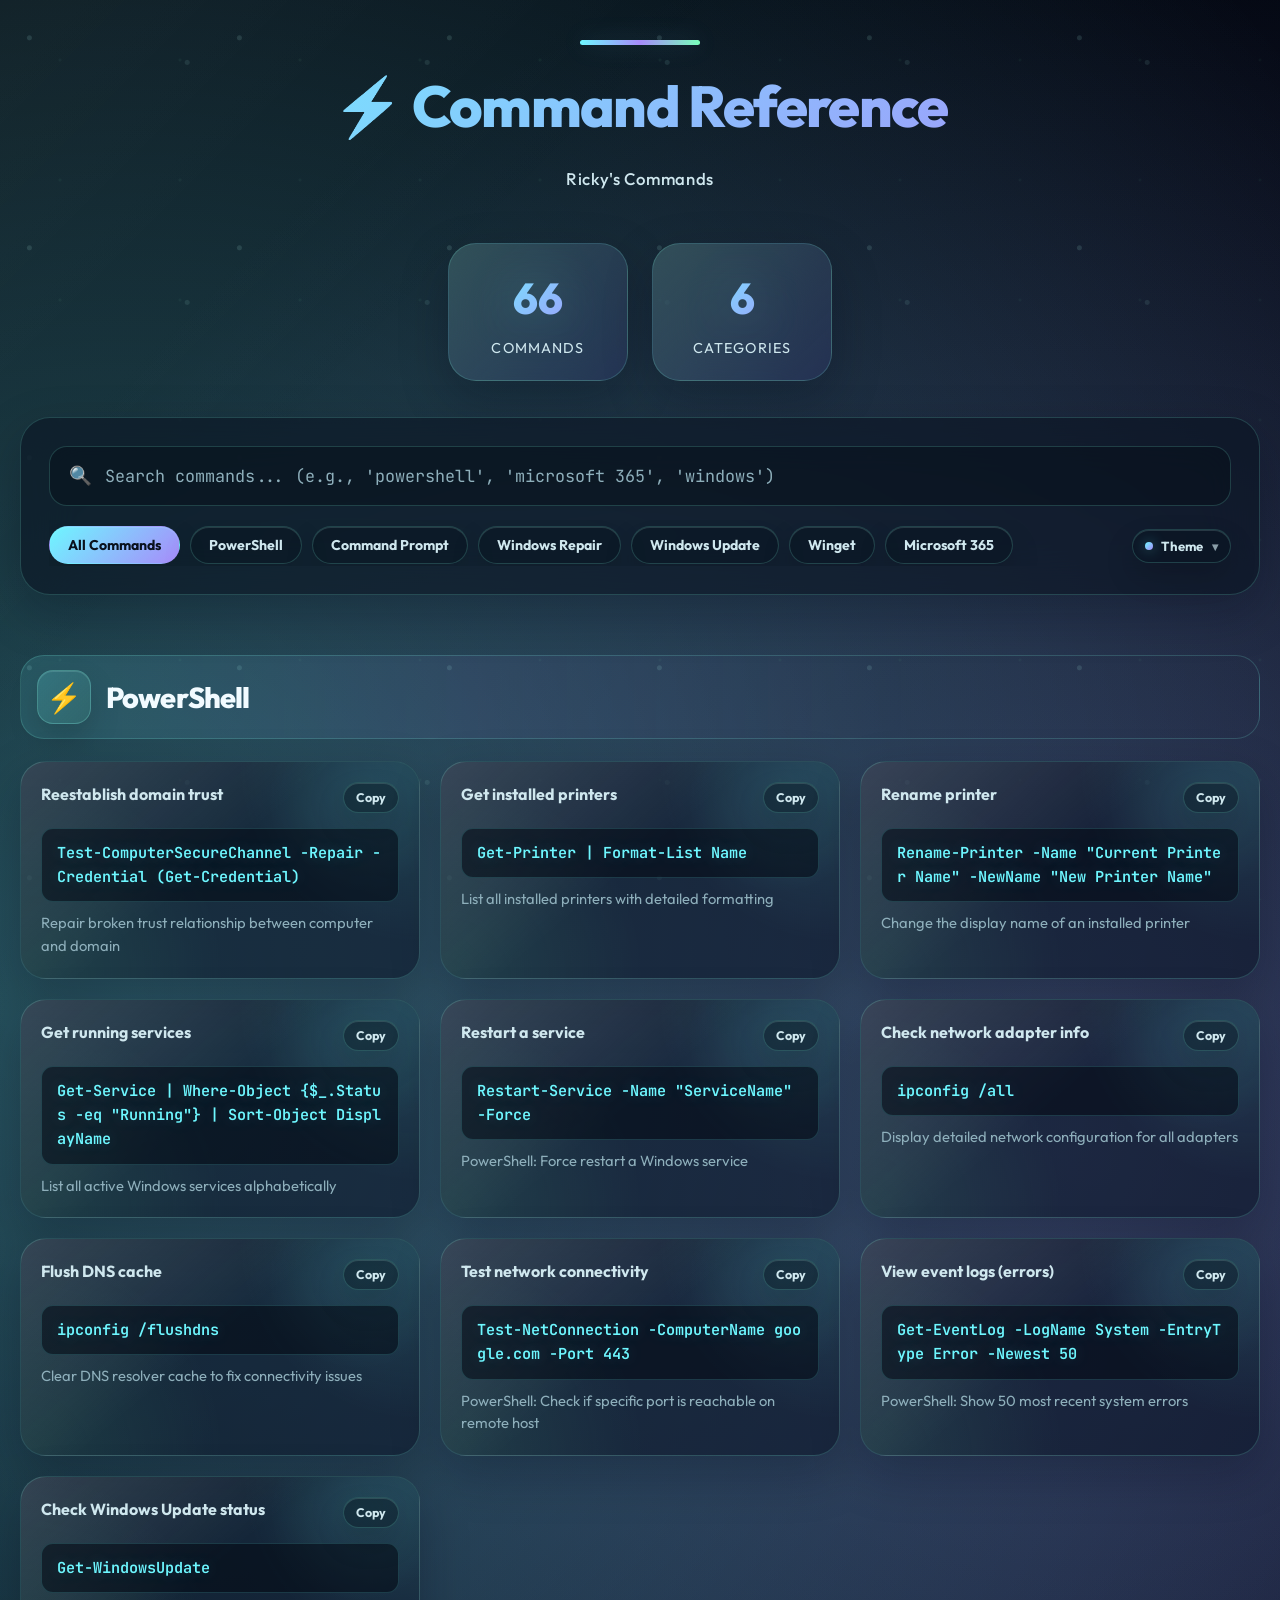
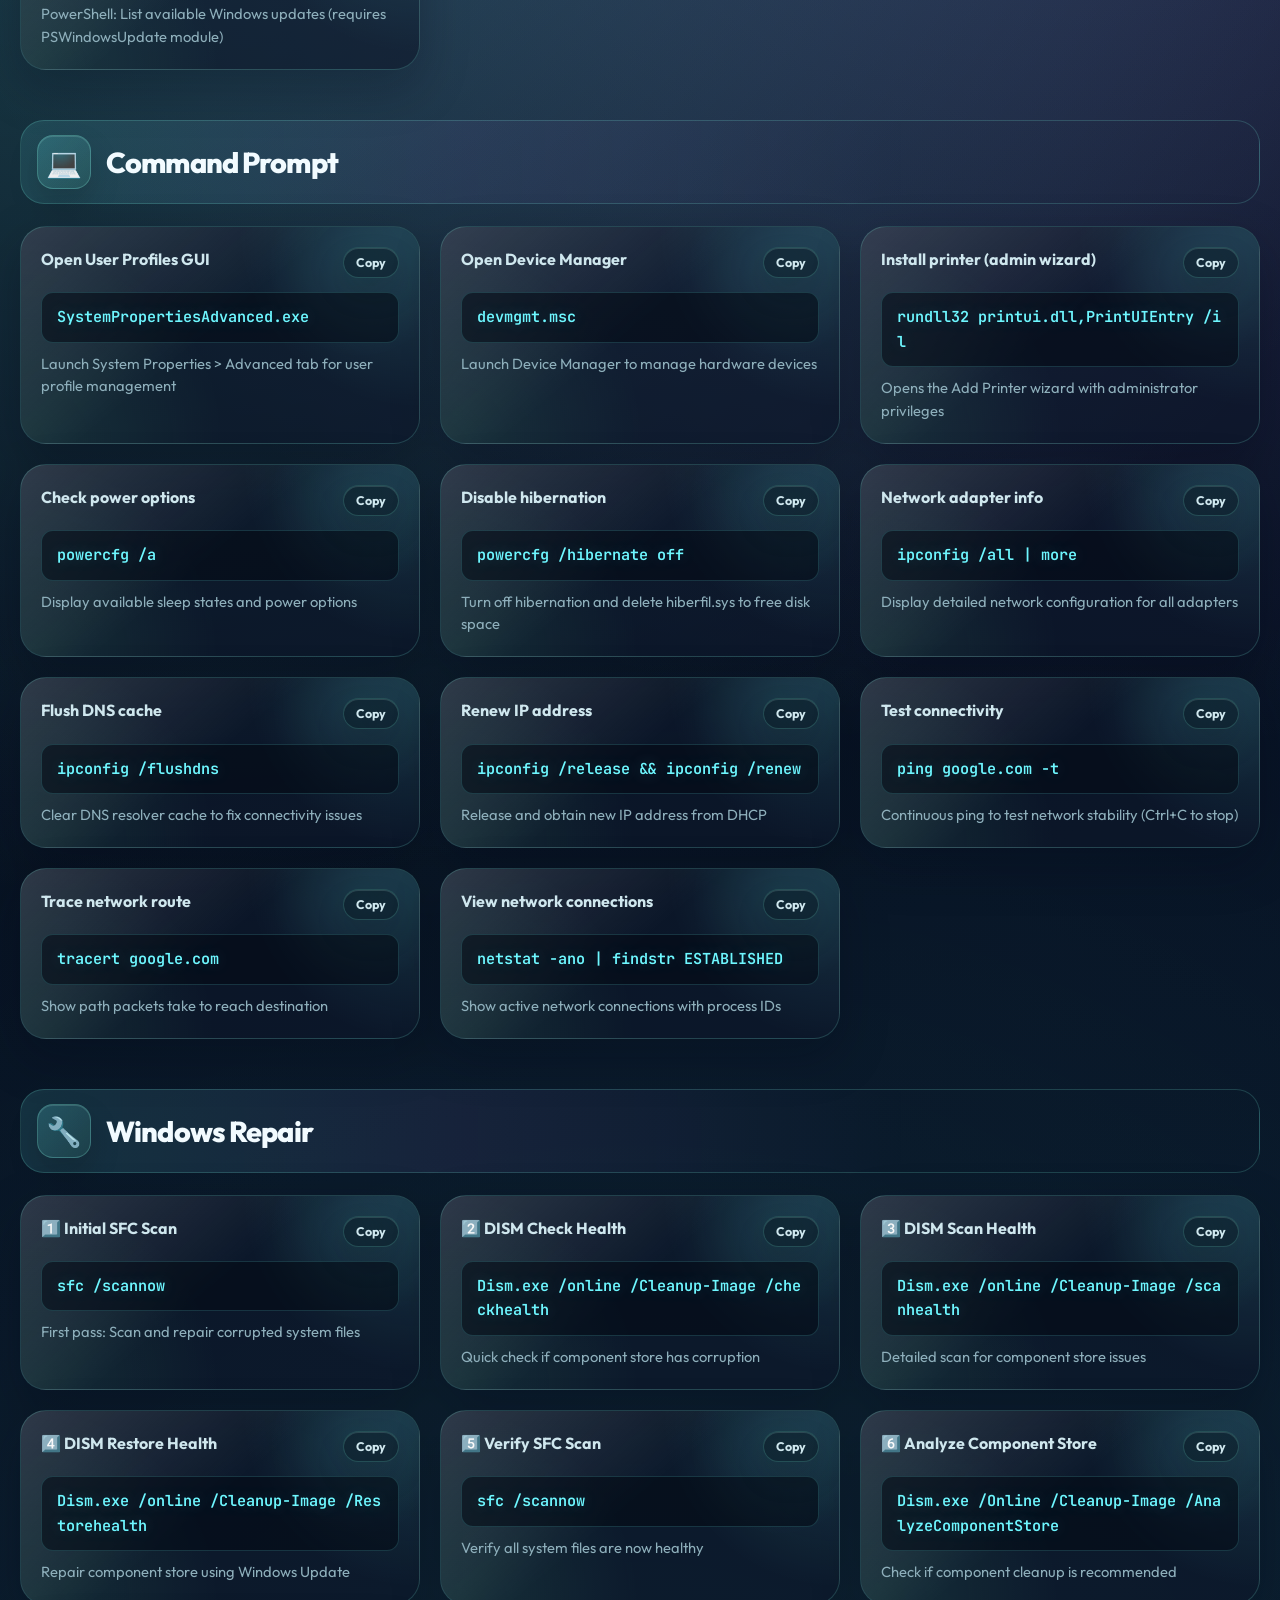
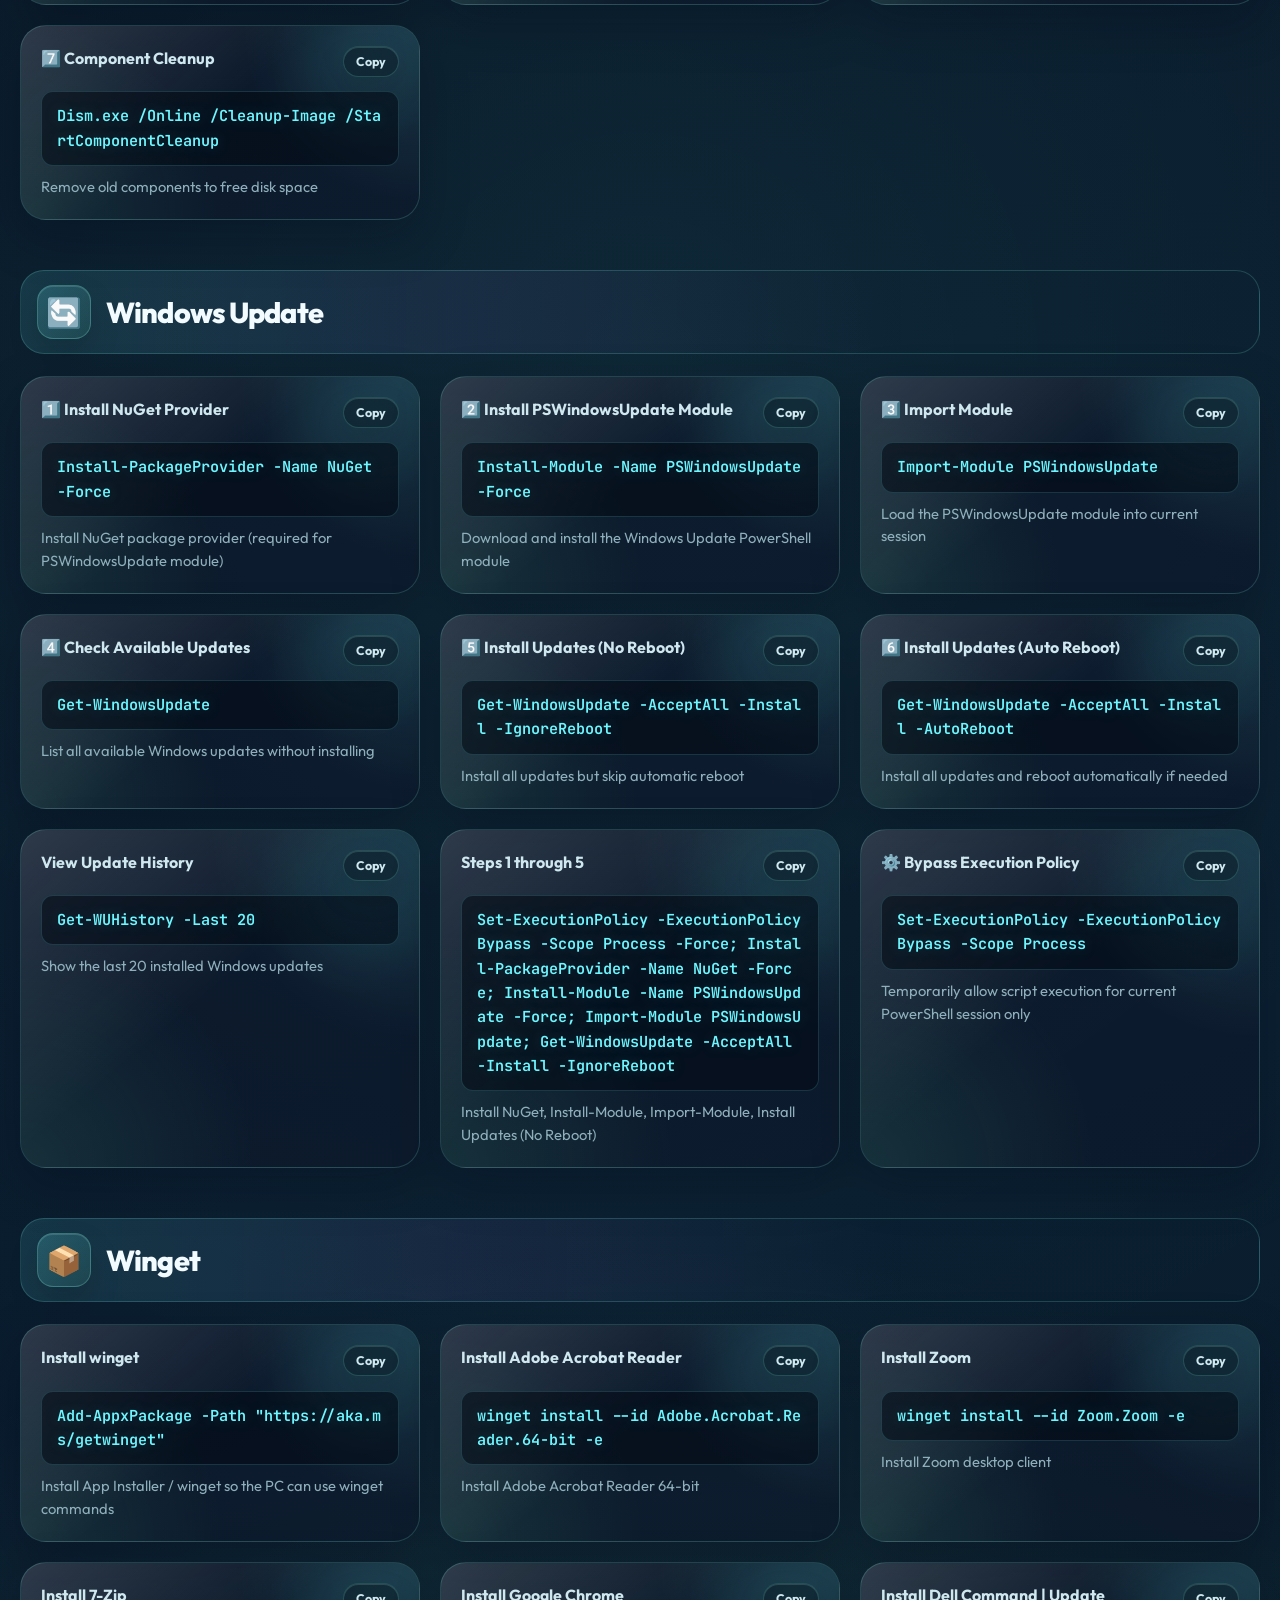
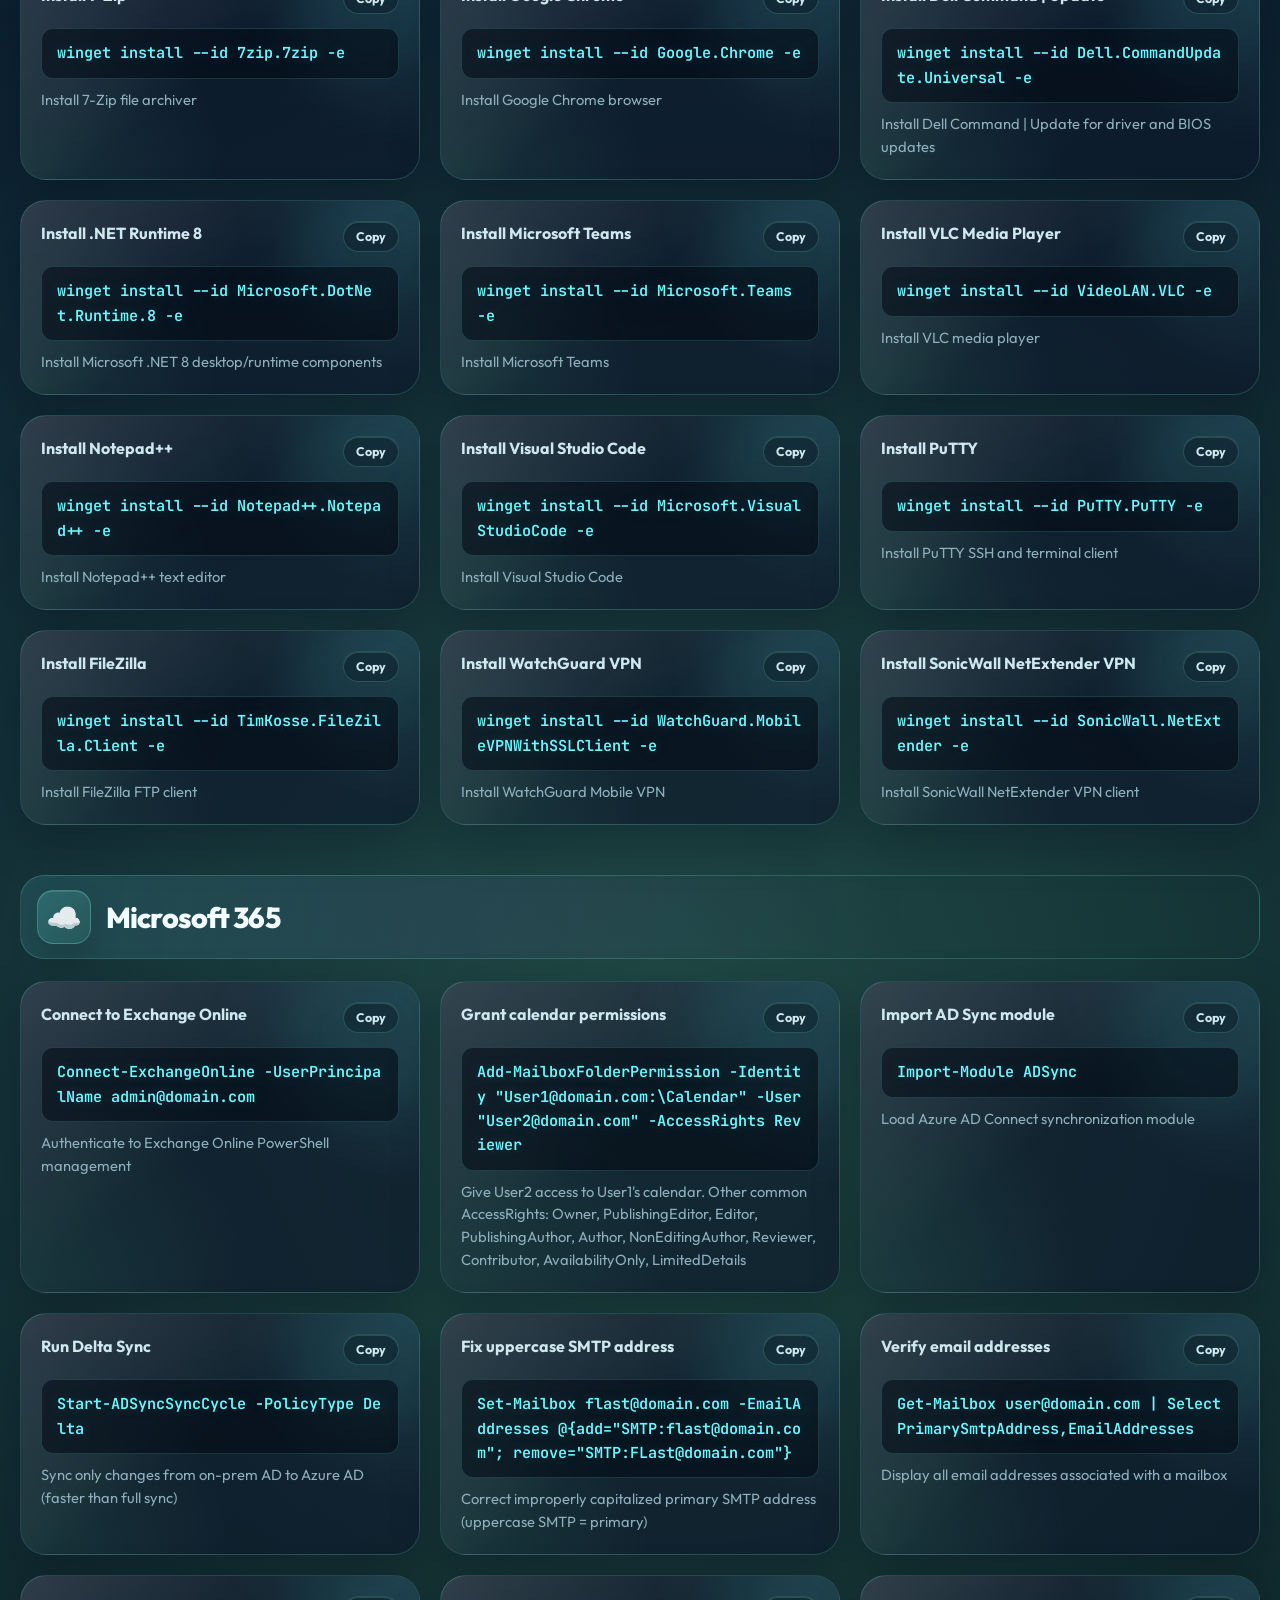
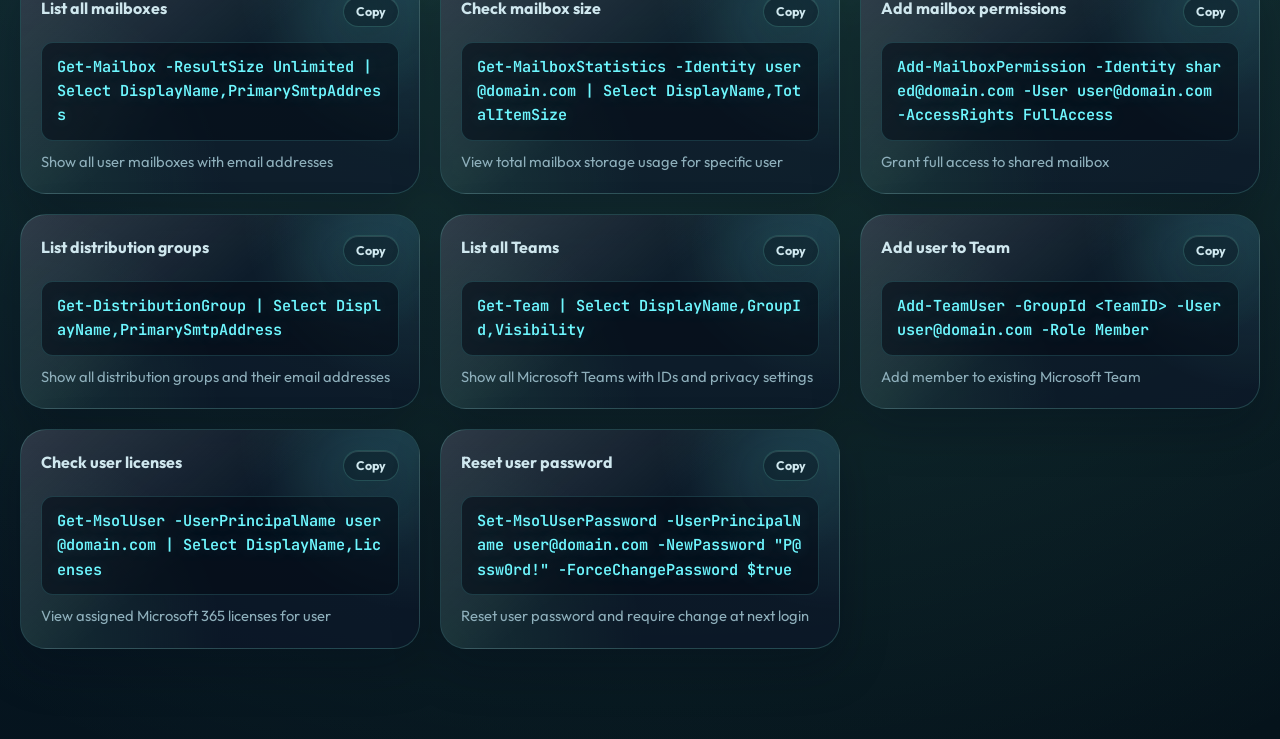
==== index.html @ 0d403e65 "Revert "Update index.html" This reverts commit 814884e0b7790670683b5ed12595ce653a8f3b57." ====
<!DOCTYPE html>
<html lang="en">
<head>
    <meta charset="UTF-8">
    <meta name="viewport" content="width=device-width, initial-scale=1.0">
    <title>Command Reference | Quick Access</title>
    <link rel="preconnect" href="https://fonts.googleapis.com">
    <link rel="preconnect" href="https://fonts.gstatic.com" crossorigin>
    <link rel="icon" type="image/png" href="/favicon.png" />
    <link href="https://fonts.googleapis.com/css2?family=JetBrains+Mono:wght@400;600;700&family=Outfit:wght@300;500;700;800&display=swap" rel="stylesheet">
    <style>
        * { margin: 0; padding: 0; box-sizing: border-box; }

        :root {
            --bg-primary: #0a1020;
            --bg-secondary: rgba(17, 24, 39, 0.75);
            --bg-card: rgba(18, 27, 50, 0.72);
            --accent-primary: #7dd3fc;
            --accent-secondary: #f472b6;
            --accent-tertiary: #c084fc;
            --text-primary: #eef6ff;
            --text-secondary: #c7d6ec;
            --text-muted: #91a1ba;
            --border-color: rgba(255,255,255,0.14);
            --success: #22c55e;
            --hero-gradient:
                radial-gradient(circle at 18% 20%, rgba(125,211,252,0.22), transparent 28%),
                radial-gradient(circle at 82% 18%, rgba(244,114,182,0.18), transparent 22%),
                radial-gradient(circle at 50% 100%, rgba(192,132,252,0.18), transparent 34%),
                linear-gradient(145deg, #060912 0%, #0b1430 45%, #111a35 100%);
            --page-overlay: radial-gradient(circle at 20% 25%, rgba(255,255,255,0.09) 0 2px, transparent 3px),
                linear-gradient(135deg, rgba(255,255,255,0.04), transparent 40%);
            --page-overlay-size: 180px 180px, auto;
            --page-overlay-opacity: 0.55;
            --shadow-color: rgba(0,0,0,0.34);
            --glow-color: rgba(125,211,252,0.18);
            --panel-blur: blur(22px);
            --panel-radius: 26px;
            --card-radius: 24px;
            --button-radius: 999px;
            --button-text-on-accent: #09111d;
            --input-bg: rgba(9,14,28,0.48);
            --button-bg: rgba(8,13,26,0.42);
            --code-bg: rgba(7,12,24,0.58);
            --header-line: linear-gradient(90deg, var(--accent-primary), var(--accent-secondary), var(--accent-tertiary));
            --card-pattern: linear-gradient(135deg, rgba(255,255,255,0.10), transparent 46%);
            --card-overlay: radial-gradient(circle at top right, rgba(255,255,255,0.16), transparent 60%);
            --stat-surface: linear-gradient(135deg, rgba(255,255,255,0.18), rgba(255,255,255,0.06));
            --stat-shadow: 0 20px 50px rgba(0,0,0,0.18);
            --stat-number-effect: drop-shadow(0 0 22px rgba(125,211,252,0.22));
            --search-focus-ring: rgba(125,211,252,0.24);
            --button-letter-spacing: 0;
            --button-transform: none;
            --title-transform: none;
            --title-spacing: -0.03em;
            --icon-bg: linear-gradient(135deg, rgba(255,255,255,0.20), rgba(125,211,252,0.14));
            --icon-border: rgba(255,255,255,0.20);
            --header-bg: linear-gradient(90deg, rgba(255,255,255,0.08), rgba(125,211,252,0.05), transparent 75%);
            --chip-shadow: inset 0 1px 0 rgba(255,255,255,0.12), 0 10px 24px rgba(0,0,0,0.12);
            --card-hover-shadow: 0 26px 56px rgba(12, 18, 36, 0.36), 0 0 34px var(--glow-color);
            --header-font-weight: 800;
        }

        body[data-theme='aurora-veil'] {
            --bg-primary: #040814;
            --bg-secondary: rgba(10, 20, 34, 0.62);
            --bg-card: rgba(14, 24, 42, 0.62);
            --accent-primary: #6ef7ff;
            --accent-secondary: #a78bfa;
            --accent-tertiary: #78ffba;
            --text-primary: #f2fbff;
            --text-secondary: #cfe7ee;
            --text-muted: #8eafbb;
            --border-color: rgba(126, 255, 231, 0.18);
            --hero-gradient:
                radial-gradient(circle at 10% 14%, rgba(110,247,255,0.30), transparent 24%),
                radial-gradient(circle at 84% 16%, rgba(167,139,250,0.26), transparent 20%),
                radial-gradient(circle at 52% 82%, rgba(120,255,186,0.22), transparent 24%),
                radial-gradient(circle at 50% 50%, rgba(92,255,222,0.08), transparent 42%),
                linear-gradient(155deg, #02050d 0%, #071224 38%, #08192c 62%, #05131b 100%);
            --page-overlay: radial-gradient(circle at 14% 18%, rgba(183,255,245,0.16) 0 2px, transparent 3px), radial-gradient(circle at 78% 26%, rgba(183,255,245,0.12) 0 2px, transparent 3px), radial-gradient(circle at 50% 50%, rgba(120,255,186,0.06) 0 1px, transparent 2px), linear-gradient(135deg, rgba(255,255,255,0.04), transparent 38%);
            --page-overlay-size: 210px 210px, 240px 240px, 120px 120px, auto;
            --page-overlay-opacity: 0.78;
            --panel-blur: blur(26px);
            --panel-radius: 30px;
            --card-radius: 26px;
            --button-radius: 999px;
            --input-bg: rgba(5,14,24,0.44);
            --button-bg: rgba(7,18,28,0.42);
            --code-bg: rgba(4,11,22,0.58);
            --header-line: linear-gradient(90deg, #6ef7ff, #a78bfa, #78ffba);
            --card-pattern: linear-gradient(140deg, rgba(255,255,255,0.14), transparent 48%), radial-gradient(circle at 85% 18%, rgba(110,247,255,0.08), transparent 24%);
            --card-overlay: radial-gradient(circle at top right, rgba(110,247,255,0.14), transparent 40%), radial-gradient(circle at bottom left, rgba(120,255,186,0.10), transparent 45%);
            --stat-surface: linear-gradient(135deg, rgba(176,255,245,0.18), rgba(109,86,255,0.10));
            --stat-shadow: 0 24px 62px rgba(2,7,22,0.38);
            --stat-number-effect: drop-shadow(0 0 26px rgba(110,247,255,0.22));
            --search-focus-ring: rgba(110,247,255,0.20);
            --icon-bg: linear-gradient(135deg, rgba(110,247,255,0.18), rgba(120,255,186,0.08));
            --icon-border: rgba(144,255,234,0.24);
            --header-bg: linear-gradient(90deg, rgba(110,247,255,0.12), rgba(167,139,250,0.08), transparent 72%);
            --chip-shadow: inset 0 1px 0 rgba(199,255,248,0.15), 0 14px 30px rgba(0,0,0,0.16);
            --card-hover-shadow: 0 28px 64px rgba(2,8,24,0.44), 0 0 42px rgba(110,247,255,0.16);
        }

        body[data-theme='ember-noir'] {
            --bg-primary: #150705;
            --bg-secondary: rgba(35, 12, 6, 0.90);
            --bg-card: rgba(56, 18, 8, 0.90);
            --accent-primary: #ff6a00;
            --accent-secondary: #ff2d20;
            --accent-tertiary: #ffc14d;
            --text-primary: #fff3ea;
            --text-secondary: #ffd8c2;
            --text-muted: #cf9a79;
            --border-color: rgba(255, 124, 51, 0.22);
            --hero-gradient:
                radial-gradient(circle at 14% 14%, rgba(255,106,0,0.34), transparent 24%),
                radial-gradient(circle at 84% 18%, rgba(255,45,32,0.26), transparent 22%),
                radial-gradient(circle at 54% 92%, rgba(255,193,77,0.20), transparent 18%),
                linear-gradient(165deg, #080202 0%, #1a0603 30%, #2b0b04 58%, #0d0302 100%);
            --page-overlay: radial-gradient(circle at 18% 28%, rgba(255,145,70,0.08) 0 2px, transparent 3px), linear-gradient(180deg, transparent 78%, rgba(255,81,0,0.18) 100%), linear-gradient(90deg, rgba(255,255,255,0.02), transparent 18%);
            --page-overlay-size: 160px 160px, auto, auto;
            --page-overlay-opacity: 0.42;
            --panel-blur: blur(0px);
            --panel-radius: 18px;
            --card-radius: 18px;
            --button-radius: 12px;
            --button-transform: uppercase;
            --button-letter-spacing: 0.08em;
            --title-spacing: -0.04em;
            --input-bg: #170805;
            --button-bg: #200a06;
            --code-bg: #120403;
            --button-text-on-accent: #220704;
            --header-line: linear-gradient(90deg, #ff6a00, #ff2d20, #ffc14d);
            --card-pattern: linear-gradient(180deg, rgba(255,255,255,0.03), transparent 32%), radial-gradient(circle at 82% 14%, rgba(255,106,0,0.16), transparent 24%), linear-gradient(90deg, rgba(255,106,0,0.10), transparent 36%);
            --card-overlay: radial-gradient(circle at bottom right, rgba(255,106,0,0.12), transparent 36%), linear-gradient(135deg, rgba(255,45,32,0.08), transparent 58%);
            --stat-surface: linear-gradient(180deg, rgba(255,131,51,0.14), rgba(57,17,8,0.94));
            --stat-shadow: 0 0 0 1px rgba(255,124,51,0.14), 0 22px 54px rgba(0,0,0,0.38);
            --stat-number-effect: drop-shadow(0 0 20px rgba(255,106,0,0.26));
            --search-focus-ring: rgba(255,106,0,0.22);
            --icon-bg: linear-gradient(135deg, rgba(255,106,0,0.18), rgba(255,193,77,0.08));
            --icon-border: rgba(255,137,61,0.26);
            --header-bg: linear-gradient(90deg, rgba(255,106,0,0.12), rgba(255,45,32,0.06), transparent 76%);
            --chip-shadow: inset 0 0 0 1px rgba(255,106,0,0.06), 0 10px 24px rgba(0,0,0,0.18);
            --card-hover-shadow: 0 26px 58px rgba(0,0,0,0.44), 0 0 34px rgba(255,106,0,0.14);
            --header-font-weight: 700;
        }

        body[data-theme='porcelain-ink'] {
            --bg-primary: #f6f8fc;
            --bg-secondary: rgba(255, 255, 255, 0.86);
            --bg-card: rgba(255, 255, 255, 0.94);
            --accent-primary: #3b82f6;
            --accent-secondary: #0f172a;
            --accent-tertiary: #8b5cf6;
            --text-primary: #0f172a;
            --text-secondary: #475569;
            --text-muted: #64748b;
            --border-color: rgba(148,163,184,0.18);
            --hero-gradient:
                radial-gradient(circle at 12% 12%, rgba(59,130,246,0.10), transparent 20%),
                radial-gradient(circle at 88% 10%, rgba(139,92,246,0.09), transparent 18%),
                linear-gradient(180deg, #fbfcff 0%, #eef3fb 100%);
            --page-overlay: linear-gradient(rgba(148,163,184,0.08) 1px, transparent 1px), linear-gradient(90deg, rgba(148,163,184,0.08) 1px, transparent 1px);
            --page-overlay-size: 36px 36px, 36px 36px;
            --page-overlay-opacity: 0.20;
            --shadow-color: rgba(15, 23, 42, 0.06);
            --glow-color: rgba(59,130,246,0.08);
            --panel-blur: blur(14px);
            --panel-radius: 28px;
            --card-radius: 24px;
            --button-radius: 14px;
            --button-text-on-accent: #ffffff;
            --input-bg: rgba(255,255,255,0.92);
            --button-bg: rgba(255,255,255,0.86);
            --code-bg: #f8fbff;
            --header-line: linear-gradient(90deg, #3b82f6, #8b5cf6, #0f172a);
            --card-pattern: linear-gradient(180deg, rgba(255,255,255,0.58), rgba(255,255,255,0.00) 36%), linear-gradient(135deg, rgba(59,130,246,0.03), transparent 50%);
            --card-overlay: radial-gradient(circle at top right, rgba(59,130,246,0.06), transparent 45%);
            --stat-surface: linear-gradient(180deg, rgba(255,255,255,0.98), rgba(243,247,255,0.92));
            --stat-shadow: 0 18px 38px rgba(15,23,42,0.07);
            --stat-number-effect: none;
            --search-focus-ring: rgba(59,130,246,0.16);
            --title-spacing: -0.05em;
            --icon-bg: linear-gradient(135deg, rgba(59,130,246,0.08), rgba(139,92,246,0.06));
            --icon-border: rgba(148,163,184,0.18);
            --header-bg: linear-gradient(90deg, rgba(59,130,246,0.05), rgba(139,92,246,0.03), transparent 74%);
            --chip-shadow: 0 8px 18px rgba(15,23,42,0.04);
            --card-hover-shadow: 0 22px 42px rgba(15,23,42,0.09);
            --header-font-weight: 800;
        }

        body {
            font-family: 'Outfit', sans-serif;
            background: var(--bg-primary);
            color: var(--text-primary);
            min-height: 100vh;
            background-image: var(--hero-gradient);
            line-height: 1.6;
            position: relative;
            transition: background-color 0.3s ease, color 0.3s ease, background-image 0.3s ease;
        }

        body::before {
            content: '';
            position: fixed;
            inset: 0;
            background-image: var(--page-overlay);
            background-size: var(--page-overlay-size);
            opacity: var(--page-overlay-opacity);
            pointer-events: none;
            z-index: 0;
        }

        .container { max-width: 1400px; margin: 0 auto; padding: 40px 20px; position: relative; z-index: 1; }
        .header { text-align: center; margin-bottom: 50px; position: relative; }
        .header::before { content: ''; position: absolute; top: -20px; left: 50%; transform: translateX(-50%); width: 120px; height: 5px; background: var(--header-line); border-radius: 999px; box-shadow: 0 0 24px var(--glow-color); }
        h1 { font-size: 3.6rem; font-weight: var(--header-font-weight); margin-top: 20px; margin-bottom: 14px; background: linear-gradient(135deg, var(--accent-primary), var(--accent-secondary)); -webkit-background-clip: text; -webkit-text-fill-color: transparent; background-clip: text; letter-spacing: var(--title-spacing); text-transform: var(--title-transform); }
        .subtitle { color: var(--text-secondary); font-size: 1.05rem; font-weight: 500; letter-spacing: 0.04em; }

        .stats { display: flex; gap: 24px; justify-content: center; margin-bottom: 36px; flex-wrap: wrap; }
        .stat { text-align: center; min-width: 180px; padding: 20px 24px; background: var(--stat-surface); border: 1px solid var(--border-color); border-radius: calc(var(--card-radius) + 2px); box-shadow: var(--stat-shadow); backdrop-filter: var(--panel-blur); -webkit-backdrop-filter: var(--panel-blur); }
        .stat-number { font-size: 2.7rem; font-weight: 800; background: linear-gradient(135deg, var(--accent-primary), var(--accent-secondary)); -webkit-background-clip: text; -webkit-text-fill-color: transparent; background-clip: text; filter: var(--stat-number-effect); }
        .stat-label { color: var(--text-secondary); font-size: 0.9rem; margin-top: 4px; text-transform: uppercase; letter-spacing: 0.08em; }

        .search-container { position: sticky; top: 20px; z-index: 100; margin-bottom: 52px; background: var(--bg-secondary); padding: 28px; border-radius: var(--panel-radius); border: 1px solid var(--border-color); box-shadow: 0 20px 54px var(--shadow-color); backdrop-filter: var(--panel-blur); -webkit-backdrop-filter: var(--panel-blur); }
        #commandsContainer { padding-top: 8px; }
        .search-box { position: relative; }
        .search-icon { position: absolute; left: 20px; top: 50%; transform: translateY(-50%); color: var(--text-muted); font-size: 1.15rem; }
        #searchInput { width: 100%; padding: 18px 20px 18px 55px; background: var(--input-bg); border: 1.5px solid var(--border-color); border-radius: 18px; color: var(--text-primary); font-size: 1.05rem; font-family: 'JetBrains Mono', monospace; transition: all 0.25s ease; }
        #searchInput:focus { outline: none; border-color: var(--accent-primary); box-shadow: 0 0 0 4px var(--search-focus-ring); }
        #searchInput::placeholder { color: var(--text-muted); }

        .toolbar-row { display: grid; grid-template-columns: minmax(0, 1fr) auto; gap: 16px; align-items: center; margin-top: 20px; }
        .filters { display: flex; gap: 10px; flex-wrap: nowrap; min-width: 0; overflow-x: auto; scrollbar-width: none; -ms-overflow-style: none; padding-top: 6px; padding-bottom: 2px; margin-top: -6px; }
        .filters::-webkit-scrollbar { display: none; }
        .theme-switcher { position: relative; margin-left: auto; flex: 0 0 auto; justify-self: end; }
        .theme-trigger, .filter-btn, .copy-btn { background: var(--button-bg); border: 1px solid var(--border-color); color: var(--text-secondary); box-shadow: var(--chip-shadow); }
        .theme-trigger { display: inline-flex; align-items: center; gap: 8px; padding: 8px 12px; border-radius: 999px; cursor: pointer; transition: all 0.2s ease; font-family: 'Outfit', sans-serif; font-size: 0.82rem; font-weight: 700; letter-spacing: 0.02em; white-space: nowrap; flex-wrap: nowrap; min-width: max-content; }
        .theme-trigger-label { white-space: nowrap; }
        .theme-trigger::before { content: ''; width: 8px; height: 8px; border-radius: 999px; background: linear-gradient(135deg, var(--accent-primary), var(--accent-secondary)); box-shadow: 0 0 14px color-mix(in srgb, var(--accent-primary) 45%, transparent); }
        .theme-trigger::after { content: '▾'; font-size: 0.72rem; opacity: 0.65; }
        .theme-trigger:hover { color: var(--text-primary); border-color: color-mix(in srgb, var(--accent-primary) 40%, var(--border-color)); }
        .theme-trigger:focus-visible { outline: none; border-color: var(--accent-primary); box-shadow: 0 0 0 4px var(--search-focus-ring); }
        .theme-menu { position: absolute; top: calc(100% + 10px); right: 0; min-width: 210px; padding: 8px; border-radius: 18px; background: color-mix(in srgb, var(--bg-card) 88%, transparent); border: 1px solid var(--border-color); box-shadow: 0 18px 40px rgba(0,0,0,0.18); backdrop-filter: var(--panel-blur); -webkit-backdrop-filter: var(--panel-blur); opacity: 0; transform: translateY(-6px); pointer-events: none; transition: opacity 0.2s ease, transform 0.2s ease; z-index: 220; }
        .theme-switcher.open .theme-menu { opacity: 1; transform: translateY(0); pointer-events: auto; }
        .theme-option { width: 100%; display: flex; align-items: center; gap: 12px; padding: 11px 12px; border: 0; border-radius: 12px; background: transparent; color: var(--text-secondary); cursor: pointer; text-align: left; transition: background 0.18s ease, color 0.18s ease, transform 0.18s ease; font-family: 'Outfit', sans-serif; font-size: 0.9rem; font-weight: 600; }
        .theme-option::before { content: ''; width: 10px; height: 10px; border-radius: 999px; background: var(--swatch, var(--accent-primary)); box-shadow: 0 0 16px color-mix(in srgb, var(--swatch, var(--accent-primary)) 40%, transparent); flex: 0 0 auto; }
        .theme-option:hover, .theme-option:focus-visible { background: color-mix(in srgb, var(--button-bg) 65%, transparent); color: var(--text-primary); outline: none; }
        .theme-option.active { background: color-mix(in srgb, var(--accent-primary) 14%, transparent); color: var(--text-primary); }
        .theme-option[data-theme='aurora-veil'] { --swatch: #6ef7ff; }
        .theme-option[data-theme='ember-noir'] { --swatch: #ff7a1a; }
        .theme-option[data-theme='porcelain-ink'] { --swatch: #3b82f6; }

        .filter-btn { padding: 9px 18px; border-radius: var(--button-radius); cursor: pointer; transition: all 0.2s ease; font-family: 'Outfit', sans-serif; font-size: 0.88rem; font-weight: 700; text-transform: var(--button-transform); letter-spacing: var(--button-letter-spacing); white-space: nowrap; flex: 0 0 auto; }
        .filter-btn:hover { border-color: var(--accent-primary); color: var(--accent-primary); transform: translateY(-2px); }
        .filter-btn.active { background: linear-gradient(135deg, var(--accent-primary), var(--accent-secondary)); border-color: transparent; color: var(--button-text-on-accent); }

        .category-section { margin-bottom: 50px; animation: fadeInUp 0.6s ease forwards; opacity: 0; }
        @keyframes fadeInUp { from { opacity: 0; transform: translateY(18px); } to { opacity: 1; transform: translateY(0); } }
        .category-header { display: flex; align-items: center; gap: 15px; margin-bottom: 22px; padding: 14px 16px; border: 1px solid var(--border-color); border-radius: calc(var(--card-radius) - 2px); background: var(--header-bg); flex-wrap: nowrap; }
        .category-icon { font-size: 1.8rem; width: 54px; height: 54px; display: inline-flex; align-items: center; justify-content: center; border-radius: 16px; background: var(--icon-bg); border: 1px solid var(--icon-border); box-shadow: var(--chip-shadow); }
        .category-title { letter-spacing: var(--title-spacing); text-transform: var(--title-transform); font-size: 1.8rem; font-weight: 800; color: var(--text-primary); white-space: nowrap; }

        .commands-grid { display: grid; grid-template-columns: repeat(auto-fill, minmax(350px, 1fr)); gap: 20px; }
        .command-card { background: var(--bg-card); background-image: var(--card-pattern); border: 1px solid var(--border-color); border-radius: var(--card-radius); padding: 20px; transition: transform 0.28s ease, box-shadow 0.28s ease, border-color 0.28s ease; cursor: pointer; position: relative; overflow: hidden; isolation: isolate; box-shadow: 0 8px 20px rgba(0,0,0,0.08); backdrop-filter: var(--panel-blur); -webkit-backdrop-filter: var(--panel-blur); }
        .command-card::before { content: ''; position: absolute; inset: 0 auto auto 0; width: 100%; height: 4px; background: var(--header-line); transform: scaleX(0); transform-origin: left; transition: transform 0.3s ease; }
        .command-card::after { content: ''; position: absolute; inset: 0; background: var(--card-overlay); pointer-events: none; z-index: -1; }
        .command-card:hover { border-color: color-mix(in srgb, var(--accent-primary) 55%, transparent); transform: scale(1.012); box-shadow: var(--card-hover-shadow); z-index: 2; }
        .command-card:hover::before { transform: scaleX(1); }
        .command-header { display: flex; justify-content: space-between; align-items: start; margin-bottom: 12px; gap: 12px; }
        .command-name { font-size: 1rem; font-weight: 700; color: var(--text-secondary); margin-bottom: 8px; }
        .copy-btn { border-radius: var(--button-radius); padding: 7px 12px; cursor: pointer; font-size: 0.78rem; transition: all 0.2s ease; font-family: 'Outfit', sans-serif; font-weight: 700; text-transform: var(--button-transform); letter-spacing: var(--button-letter-spacing); }
        .copy-btn:hover { background: var(--accent-primary); color: var(--button-text-on-accent); border-color: var(--accent-primary); }
        .copy-btn.copied { background: var(--success); color: white; border-color: var(--success); }
        .command-code { font-family: 'JetBrains Mono', monospace; font-size: 0.95rem; color: var(--accent-primary); background: var(--code-bg); padding: 12px 15px; border-radius: 12px; margin-bottom: 10px; word-break: break-all; border: 1px solid var(--border-color); font-weight: 600; text-shadow: 0 0 16px color-mix(in srgb, var(--accent-primary) 22%, transparent); }
        .command-description { color: var(--text-muted); font-size: 0.92rem; line-height: 1.55; }
        .no-results { text-align: center; padding: 60px 20px; color: var(--text-muted); font-size: 1.08rem; }

        body[data-theme='aurora-veil'] .search-container, body[data-theme='aurora-veil'] .command-card, body[data-theme='aurora-veil'] .stat { box-shadow: 0 18px 48px rgba(1,8,22,0.26); }
        body[data-theme='aurora-veil'] .command-code { border-color: rgba(110,247,255,0.16); }
        body[data-theme='ember-noir'] h1, body[data-theme='ember-noir'] .category-title { text-transform: uppercase; }
        body[data-theme='ember-noir'] .search-container, body[data-theme='ember-noir'] .command-card, body[data-theme='ember-noir'] .stat { background-image: linear-gradient(180deg, rgba(255,255,255,0.02), transparent 30%), linear-gradient(0deg, rgba(255,106,0,0.04), transparent 40%); }
        body[data-theme='ember-noir'] .filter-btn.active, body[data-theme='ember-noir'] .copy-btn:hover { box-shadow: 0 0 24px rgba(255,106,0,0.18); }
        body[data-theme='ember-noir'] .command-code { border-color: rgba(255,106,0,0.18); }
        body[data-theme='porcelain-ink'] .subtitle, body[data-theme='porcelain-ink'] .stat-label { letter-spacing: 0.14em; }
        body[data-theme='porcelain-ink'] h1 { background: linear-gradient(135deg, #0f172a, #3b82f6); -webkit-background-clip: text; -webkit-text-fill-color: transparent; background-clip: text; }
        body[data-theme='porcelain-ink'] .command-card, body[data-theme='porcelain-ink'] .search-container, body[data-theme='porcelain-ink'] .stat { box-shadow: 0 16px 32px rgba(15,23,42,0.06); }
        body[data-theme='porcelain-ink'] .filter-btn, body[data-theme='porcelain-ink'] .theme-menu, body[data-theme='porcelain-ink'] .theme-trigger, body[data-theme='porcelain-ink'] .copy-btn { backdrop-filter: none; -webkit-backdrop-filter: none; }
        body[data-theme='porcelain-ink'] .filter-btn.active, body[data-theme='porcelain-ink'] .copy-btn:hover { background: var(--accent-secondary); color: #fff; border-color: var(--accent-secondary); }

        @media (max-width: 768px) {
            h1 { font-size: 2.6rem; }
            .commands-grid { grid-template-columns: 1fr; }
            .filters { justify-content: flex-start; }
            .toolbar-row { grid-template-columns: minmax(0, 1fr) auto; align-items: center; }
            .theme-switcher { margin-left: auto; align-self: auto; }
            .theme-menu { left: auto; right: 0; min-width: min(240px, calc(100vw - 56px)); }
        }
    </style>
</head>
<body data-theme="aurora-veil">
    <div class="container">
        <div class="header">
            <h1>⚡ Command Reference</h1>
            <p class="subtitle">Ricky's Commands</p>
        </div>

        <div class="stats">
            <div class="stat">
                <div class="stat-number" id="totalCommands">0</div>
                <div class="stat-label">Commands</div>
            </div>
            <div class="stat">
                <div class="stat-number" id="categoryCount">0</div>
                <div class="stat-label">Categories</div>
            </div>
        </div>

        <div class="search-container">
            <div class="search-box">
                <span class="search-icon">🔍</span>
                <input type="text" id="searchInput" placeholder="Search commands... (e.g., 'powershell', 'microsoft 365', 'windows')" autocomplete="off">
            </div>
            <div class="toolbar-row">
                <div class="filters" id="filters"></div>
                <div class="theme-switcher" id="themeSwitcher">
                    <button class="theme-trigger" id="themeTrigger" type="button" aria-haspopup="menu" aria-expanded="false" aria-controls="themeMenu"><span class="theme-trigger-label">Theme</span></button>
                    <div class="theme-menu" id="themeMenu" role="menu" aria-label="Theme options">
                        <button class="theme-option" type="button" data-theme="aurora-veil" role="menuitemradio" aria-checked="false">Aurora Veil</button>
                        <button class="theme-option" type="button" data-theme="ember-noir" role="menuitemradio" aria-checked="false">Ember Noir</button>
                        <button class="theme-option" type="button" data-theme="porcelain-ink" role="menuitemradio" aria-checked="false">Porcelain Ink</button>
                    </div>
                </div>
            </div>
        </div>

        <div id="commandsContainer"></div>
        <div id="noResults" class="no-results" style="display: none;">
            No commands found. Try a different search term.
        </div>
    </div>

    <script>
const commands = {
            'PowerShell': [
                {
                    name: 'Reestablish domain trust',
                    command: 'Test-ComputerSecureChannel -Repair -Credential (Get-Credential)',
                    description: 'Repair broken trust relationship between computer and domain'
                },
                {
                    name: 'Get installed printers',
                    command: 'Get-Printer | Format-List Name',
                    description: 'List all installed printers with detailed formatting'
                },
                {
                    name: 'Rename printer',
                    command: 'Rename-Printer -Name "Current Printer Name" -NewName "New Printer Name"',
                    description: 'Change the display name of an installed printer'
                },
                {
                    name: 'Get running services',
                    command: 'Get-Service | Where-Object {$_.Status -eq "Running"} | Sort-Object DisplayName',
                    description: 'List all active Windows services alphabetically'
                },
                {
                    name: 'Restart a service',
                    command: 'Restart-Service -Name "ServiceName" -Force',
                    description: 'PowerShell: Force restart a Windows service'
                },
                {
                    name: 'Check network adapter info',
                    command: 'ipconfig /all',
                    description: 'Display detailed network configuration for all adapters'
                },
                {
                    name: 'Flush DNS cache',
                    command: 'ipconfig /flushdns',
                    description: 'Clear DNS resolver cache to fix connectivity issues'
                },
                {
                    name: 'Test network connectivity',
                    command: 'Test-NetConnection -ComputerName google.com -Port 443',
                    description: 'PowerShell: Check if specific port is reachable on remote host'
                },
                {
                    name: 'View event logs (errors)',
                    command: 'Get-EventLog -LogName System -EntryType Error -Newest 50',
                    description: 'PowerShell: Show 50 most recent system errors'
                },
                {
                    name: 'Check Windows Update status',
                    command: 'Get-WindowsUpdate',
                    description: 'PowerShell: List available Windows updates (requires PSWindowsUpdate module)'
                }
            ],
            'Command Prompt': [
                {
                    name: 'Open User Profiles GUI',
                    command: 'SystemPropertiesAdvanced.exe',
                    description: 'Launch System Properties > Advanced tab for user profile management'
                },
                {
                    name: 'Open Device Manager',
                    command: 'devmgmt.msc',
                    description: 'Launch Device Manager to manage hardware devices'
                },
                {
                    name: 'Install printer (admin wizard)',
                    command: 'rundll32 printui.dll,PrintUIEntry /il',
                    description: 'Opens the Add Printer wizard with administrator privileges'
                },
                {
                    name: 'Check power options',
                    command: 'powercfg /a',
                    description: 'Display available sleep states and power options'
                },
                {
                    name: 'Disable hibernation',
                    command: 'powercfg /hibernate off',
                    description: 'Turn off hibernation and delete hiberfil.sys to free disk space'
                },
                {
                    name: 'Network adapter info',
                    command: 'ipconfig /all | more',
                    description: 'Display detailed network configuration for all adapters'
                },
                {
                    name: 'Flush DNS cache',
                    command: 'ipconfig /flushdns',
                    description: 'Clear DNS resolver cache to fix connectivity issues'
                },
                {
                    name: 'Renew IP address',
                    command: 'ipconfig /release && ipconfig /renew',
                    description: 'Release and obtain new IP address from DHCP'
                },
                {
                    name: 'Test connectivity',
                    command: 'ping google.com -t',
                    description: 'Continuous ping to test network stability (Ctrl+C to stop)'
                },
                {
                    name: 'Trace network route',
                    command: 'tracert google.com',
                    description: 'Show path packets take to reach destination'
                },
                {
                    name: 'View network connections',
                    command: 'netstat -ano | findstr ESTABLISHED',
                    description: 'Show active network connections with process IDs'
                },
            ],
            'Windows Repair': [
                {
                    name: '1️⃣ Initial SFC Scan',
                    command: 'sfc /scannow',
                    description: 'First pass: Scan and repair corrupted system files'
                },
                {
                    name: '2️⃣ DISM Check Health',
                    command: 'Dism.exe /online /Cleanup-Image /checkhealth',
                    description: 'Quick check if component store has corruption'
                },
                {
                    name: '3️⃣ DISM Scan Health',
                    command: 'Dism.exe /online /Cleanup-Image /scanhealth',
                    description: 'Detailed scan for component store issues'
                },
                {
                    name: '4️⃣ DISM Restore Health',
                    command: 'Dism.exe /online /Cleanup-Image /Restorehealth',
                    description: 'Repair component store using Windows Update'
                },
                {
                    name: '5️⃣ Verify SFC Scan',
                    command: 'sfc /scannow',
                    description: 'Verify all system files are now healthy'
                },
                {
                    name: '6️⃣ Analyze Component Store',
                    command: 'Dism.exe /Online /Cleanup-Image /AnalyzeComponentStore',
                    description: 'Check if component cleanup is recommended'
                },
                {
                    name: '7️⃣ Component Cleanup',
                    command: 'Dism.exe /Online /Cleanup-Image /StartComponentCleanup',
                    description: 'Remove old components to free disk space'
                }
            ],
            'Windows Update': [
                {
                    name: '1️⃣ Install NuGet Provider',
                    command: 'Install-PackageProvider -Name NuGet -Force',
                    description: 'Install NuGet package provider (required for PSWindowsUpdate module)'
                },
                {
                    name: '2️⃣ Install PSWindowsUpdate Module',
                    command: 'Install-Module -Name PSWindowsUpdate -Force',
                    description: 'Download and install the Windows Update PowerShell module'
                },
                {
                    name: '3️⃣ Import Module',
                    command: 'Import-Module PSWindowsUpdate',
                    description: 'Load the PSWindowsUpdate module into current session'
                },
                {
                    name: '4️⃣ Check Available Updates',
                    command: 'Get-WindowsUpdate',
                    description: 'List all available Windows updates without installing'
                },
                {
                    name: '5️⃣ Install Updates (No Reboot)',
                    command: 'Get-WindowsUpdate -AcceptAll -Install -IgnoreReboot',
                    description: 'Install all updates but skip automatic reboot'
                },
                {
                    name: '6️⃣ Install Updates (Auto Reboot)',
                    command: 'Get-WindowsUpdate -AcceptAll -Install -AutoReboot',
                    description: 'Install all updates and reboot automatically if needed'
                },
                {
                    name: 'View Update History',
                    command: 'Get-WUHistory -Last 20',
                    description: 'Show the last 20 installed Windows updates'
                },
                {
                    name: 'Steps 1 through 5',
                    command: 'Set-ExecutionPolicy -ExecutionPolicy Bypass -Scope Process -Force; Install-PackageProvider -Name NuGet -Force; Install-Module -Name PSWindowsUpdate -Force; Import-Module PSWindowsUpdate; Get-WindowsUpdate -AcceptAll -Install -IgnoreReboot',
                    description: 'Install NuGet, Install-Module, Import-Module, Install Updates (No Reboot)'
                },
                {
                    name: '⚙️ Bypass Execution Policy',
                    command: 'Set-ExecutionPolicy -ExecutionPolicy Bypass -Scope Process',
                    description: 'Temporarily allow script execution for current PowerShell session only'
                }
            ],

            'Winget': [
                {
                    name: 'Install winget',
                    command: 'Add-AppxPackage -Path "https://aka.ms/getwinget"',
                    description: 'Install App Installer / winget so the PC can use winget commands'
                },
                {
                    name: 'Install Adobe Acrobat Reader',
                    command: 'winget install --id Adobe.Acrobat.Reader.64-bit -e',
                    description: 'Install Adobe Acrobat Reader 64-bit'
                },
                {
                    name: 'Install Zoom',
                    command: 'winget install --id Zoom.Zoom -e',
                    description: 'Install Zoom desktop client'
                },
                {
                    name: 'Install 7-Zip',
                    command: 'winget install --id 7zip.7zip -e',
                    description: 'Install 7-Zip file archiver'
                },
                {
                    name: 'Install Google Chrome',
                    command: 'winget install --id Google.Chrome -e',
                    description: 'Install Google Chrome browser'
                },
                {
                    name: 'Install Dell Command | Update',
                    command: 'winget install --id Dell.CommandUpdate.Universal -e',
                    description: 'Install Dell Command | Update for driver and BIOS updates'
                },
                {
                    name: 'Install .NET Runtime 8',
                    command: 'winget install --id Microsoft.DotNet.Runtime.8 -e',
                    description: 'Install Microsoft .NET 8 desktop/runtime components'
                },
                {
                    name: 'Install Microsoft Teams',
                    command: 'winget install --id Microsoft.Teams -e',
                    description: 'Install Microsoft Teams'
                },
                {
                    name: 'Install VLC Media Player',
                    command: 'winget install --id VideoLAN.VLC -e',
                    description: 'Install VLC media player'
                },
                {
                    name: 'Install Notepad++',
                    command: 'winget install --id Notepad++.Notepad++ -e',
                    description: 'Install Notepad++ text editor'
                },
                {
                    name: 'Install Visual Studio Code',
                    command: 'winget install --id Microsoft.VisualStudioCode -e',
                    description: 'Install Visual Studio Code'
                },
                {
                    name: 'Install PuTTY',
                    command: 'winget install --id PuTTY.PuTTY -e',
                    description: 'Install PuTTY SSH and terminal client'
                },
                {
                    name: 'Install FileZilla',
                    command: 'winget install --id TimKosse.FileZilla.Client -e',
                    description: 'Install FileZilla FTP client'
                },
                {
                    name: 'Install WatchGuard VPN',
                    command: 'winget install --id WatchGuard.MobileVPNWithSSLClient -e',
                    description: 'Install WatchGuard Mobile VPN'
                },
                {
                    name: 'Install SonicWall NetExtender VPN',
                    command: 'winget install --id SonicWall.NetExtender -e',
                    description: 'Install SonicWall NetExtender VPN client'
                }
            ],
            'Microsoft 365': [
                {
                    name: 'Connect to Exchange Online',
                    command: 'Connect-ExchangeOnline -UserPrincipalName admin@domain.com',
                    description: 'Authenticate to Exchange Online PowerShell management'
                },
                {
                    name: 'Grant calendar permissions',
                    command: 'Add-MailboxFolderPermission -Identity "User1@domain.com:\\Calendar" -User "User2@domain.com" -AccessRights Reviewer',
                    description: 'Give User2 access to User1\'s calendar. Other common AccessRights: Owner, PublishingEditor, Editor, PublishingAuthor, Author, NonEditingAuthor, Reviewer, Contributor, AvailabilityOnly, LimitedDetails'
                },
                {
                    name: 'Import AD Sync module',
                    command: 'Import-Module ADSync',
                    description: 'Load Azure AD Connect synchronization module'
                },
                {
                    name: 'Run Delta Sync',
                    command: 'Start-ADSyncSyncCycle -PolicyType Delta',
                    description: 'Sync only changes from on-prem AD to Azure AD (faster than full sync)'
                },
                {
                    name: 'Fix uppercase SMTP address',
                    command: 'Set-Mailbox flast@domain.com -EmailAddresses @{add="SMTP:flast@domain.com"; remove="SMTP:FLast@domain.com"}',
                    description: 'Correct improperly capitalized primary SMTP address (uppercase SMTP = primary)'
                },
                {
                    name: 'Verify email addresses',
                    command: 'Get-Mailbox user@domain.com | Select PrimarySmtpAddress,EmailAddresses',
                    description: 'Display all email addresses associated with a mailbox'
                },
                {
                    name: 'List all mailboxes',
                    command: 'Get-Mailbox -ResultSize Unlimited | Select DisplayName,PrimarySmtpAddress',
                    description: 'Show all user mailboxes with email addresses'
                },
                {
                    name: 'Check mailbox size',
                    command: 'Get-MailboxStatistics -Identity user@domain.com | Select DisplayName,TotalItemSize',
                    description: 'View total mailbox storage usage for specific user'
                },
                {
                    name: 'Add mailbox permissions',
                    command: 'Add-MailboxPermission -Identity shared@domain.com -User user@domain.com -AccessRights FullAccess',
                    description: 'Grant full access to shared mailbox'
                },
                {
                    name: 'List distribution groups',
                    command: 'Get-DistributionGroup | Select DisplayName,PrimarySmtpAddress',
                    description: 'Show all distribution groups and their email addresses'
                },
                {
                    name: 'List all Teams',
                    command: 'Get-Team | Select DisplayName,GroupId,Visibility',
                    description: 'Show all Microsoft Teams with IDs and privacy settings'
                },
                {
                    name: 'Add user to Team',
                    command: 'Add-TeamUser -GroupId <TeamID> -User user@domain.com -Role Member',
                    description: 'Add member to existing Microsoft Team'
                },
                {
                    name: 'Check user licenses',
                    command: 'Get-MsolUser -UserPrincipalName user@domain.com | Select DisplayName,Licenses',
                    description: 'View assigned Microsoft 365 licenses for user'
                },
                {
                    name: 'Reset user password',
                    command: 'Set-MsolUserPassword -UserPrincipalName user@domain.com -NewPassword "P@ssw0rd!" -ForceChangePassword $true',
                    description: 'Reset user password and require change at next login'
                }
            ]

        };

        let activeFilter = 'all';

        function renderCommands(searchTerm = '') {
            const container = document.getElementById('commandsContainer');
            const noResults = document.getElementById('noResults');
            container.innerHTML = '';
            let hasResults = false;
            let commandCount = 0;

            Object.keys(commands).forEach((category, index) => {
                if (activeFilter !== 'all' && activeFilter !== category) {
                    return;
                }

                const filteredCommands = commands[category].filter(cmd => {
                    const searchLower = searchTerm.toLowerCase();
                    return cmd.name.toLowerCase().includes(searchLower) ||
                        cmd.command.toLowerCase().includes(searchLower) ||
                        cmd.description.toLowerCase().includes(searchLower) ||
                        category.toLowerCase().includes(searchLower);
                });

                if (filteredCommands.length === 0) return;

                hasResults = true;
                commandCount += filteredCommands.length;

                const section = document.createElement('div');
                section.className = 'category-section';
                section.style.animationDelay = `${index * 0.1}s`;

                const categoryIcons = {
                    'PowerShell': '⚡',
                    'Command Prompt': '💻',
                    'Microsoft 365': '☁️',
                    'Windows Repair': '🔧',
                    'Windows Update': '🔄',
                    'Winget': '📦'
                };

                // Create header
                const header = document.createElement('div');
                header.className = 'category-header';
                header.innerHTML = `
    <span class="category-icon">${categoryIcons[category] || '⚡'}</span>
    <h2 class="category-title">${category}</h2>
`;

                // Create grid container
                const grid = document.createElement('div');
                grid.className = 'commands-grid';

                // Add each command card
                filteredCommands.forEach(cmd => {
                    const card = document.createElement('div');
                    card.className = 'command-card';

                    // Set data-command directly using setAttribute (avoids template literal issues)
                    card.setAttribute('data-command', cmd.command);

                    card.onclick = function () { copyCommandFromData(this); };

                    // Use innerHTML for the rest (doesn't contain the problematic data-command)
                    card.innerHTML = `
        <div class="command-header">
            <div class="command-name">${cmd.name}</div>
            <button class="copy-btn" onclick="event.stopPropagation(); copyCommandFromData(this.parentElement.parentElement)">
                Copy
            </button>
        </div>
        <div class="command-code">${escapeHtml(cmd.command)}</div>
        <div class="command-description">${cmd.description}</div>
    `;

                    grid.appendChild(card);
                });

                section.appendChild(header);
                section.appendChild(grid);
                container.appendChild(section);
            });

            noResults.style.display = hasResults ? 'none' : 'block';

            // Update stats
            const totalCommands = Object.values(commands).reduce((sum, cats) => sum + cats.length, 0);
            document.getElementById('totalCommands').textContent = searchTerm ? commandCount : totalCommands;
        }

        function escapeHtml(text) {
            const div = document.createElement('div');
            div.textContent = text;
            return div.innerHTML;
        }

        function copyCommand(element, command) {
            const unescaped = document.createElement('textarea');
            unescaped.innerHTML = command;
            const text = unescaped.value;

            navigator.clipboard.writeText(text).then(() => {
                const btn = element.querySelector('.copy-btn');
                const originalText = btn.textContent;
                btn.textContent = '✓ Copied!';
                btn.classList.add('copied');

                setTimeout(() => {
                    btn.textContent = originalText;
                    btn.classList.remove('copied');
                }, 2000);
            });
        }

        function copyCommandFromData(element) {
            const command = element.getAttribute('data-command');

            // Debug - log what we're getting
            console.log('Raw attribute:', command);
            console.log('Length:', command ? command.length : 0);

            const textarea = document.createElement('textarea');
            textarea.innerHTML = command;
            const decodedCommand = textarea.value;

            console.log('Decoded command:', decodedCommand);
            console.log('Decoded length:', decodedCommand.length);

            // Copy to clipboard
            navigator.clipboard.writeText(decodedCommand).then(() => {
                console.log('Successfully copied:', decodedCommand);

                const btn = element.querySelector('.copy-btn');
                if (!btn) return;

                const originalText = btn.textContent;
                btn.textContent = '✓ Copied!';
                btn.classList.add('copied');

                setTimeout(() => {
                    btn.textContent = originalText;
                    btn.classList.remove('copied');
                }, 2000);
            }).catch(err => {
                console.error('Copy failed:', err);
            });
        }
        function setupFilters() {
            const filtersContainer = document.getElementById('filters');
            const categories = ['all', ...Object.keys(commands)];

            categories.forEach(cat => {
                const btn = document.createElement('button');
                btn.className = 'filter-btn';
                if (cat === 'all') btn.classList.add('active');
                btn.textContent = cat === 'all' ? 'All Commands' : cat;
                btn.onclick = () => {
                    document.querySelectorAll('.filter-btn').forEach(b => b.classList.remove('active'));
                    btn.classList.add('active');
                    activeFilter = cat;
                    renderCommands(document.getElementById('searchInput').value);
                };
                filtersContainer.appendChild(btn);
            });
        }

        // Search functionality
        document.getElementById('searchInput').addEventListener('input', (e) => {
            renderCommands(e.target.value);
        });


        const themeSwitcher = document.getElementById('themeSwitcher');
        const themeTrigger = document.getElementById('themeTrigger');
        const themeMenu = document.getElementById('themeMenu');
        const themeOptions = Array.from(document.querySelectorAll('.theme-option'));
        const THEME_STORAGE_KEY = 'commandReferenceTheme';
        const themeLabels = {
            'aurora-veil': 'Aurora Veil',
            'ember-noir': 'Ember Noir',
            'porcelain-ink': 'Porcelain Ink'
        };

        function setThemeTriggerLabel(activeTheme) {
            const label = themeLabels[activeTheme] || 'Aurora Veil';
            themeTrigger.innerHTML = `<span class="theme-trigger-label">Theme</span>`;
            themeTrigger.title = `Current theme: ${label}`;
            themeTrigger.setAttribute('aria-label', `Theme menu. Current theme: ${label}`);
        }

        function updateThemeOptions(activeTheme) {
            themeOptions.forEach((option) => {
                const isActive = option.dataset.theme === activeTheme;
                option.classList.toggle('active', isActive);
                option.setAttribute('aria-checked', isActive ? 'true' : 'false');
                option.tabIndex = isActive ? 0 : -1;
            });
            setThemeTriggerLabel(activeTheme);
        }

        function openThemeMenu() {
            themeSwitcher.classList.add('open');
            themeTrigger.setAttribute('aria-expanded', 'true');
        }

        function closeThemeMenu() {
            themeSwitcher.classList.remove('open');
            themeTrigger.setAttribute('aria-expanded', 'false');
        }

        function setTheme(themeName) {
            document.body.setAttribute('data-theme', themeName);
            updateThemeOptions(themeName);
            try {
                localStorage.setItem(THEME_STORAGE_KEY, themeName);
            } catch (error) {
                document.cookie = `commandReferenceTheme=${encodeURIComponent(themeName)}; path=/; max-age=31536000; SameSite=Lax`;
            }
        }

        function getCookieTheme() {
            const cookie = document.cookie
                .split('; ')
                .find(row => row.startsWith('commandReferenceTheme='));
            return cookie ? decodeURIComponent(cookie.split('=')[1]) : null;
        }

        function normalizeTheme(themeName) {
            const themeMap = {
                'nord-arctic': 'aurora-veil',
                'glassmorphism': 'aurora-veil',
                'midnight-ops': 'ember-noir',
                'retro-cli': 'ember-noir'
            };
            const validThemes = ['aurora-veil', 'ember-noir', 'porcelain-ink'];
            const normalized = themeMap[themeName] || themeName;
            return validThemes.includes(normalized) ? normalized : 'aurora-veil';
        }

        function loadSavedTheme() {
            let savedTheme = null;
            try {
                savedTheme = localStorage.getItem(THEME_STORAGE_KEY);
            } catch (error) {
                savedTheme = null;
            }

            savedTheme = normalizeTheme(savedTheme || getCookieTheme() || 'aurora-veil');
            setTheme(savedTheme);
        }

        themeTrigger.addEventListener('click', () => {
            const isOpen = themeSwitcher.classList.contains('open');
            if (isOpen) {
                closeThemeMenu();
            } else {
                openThemeMenu();
            }
        });

        themeOptions.forEach((option, index) => {
            option.addEventListener('click', () => {
                setTheme(option.dataset.theme);
                closeThemeMenu();
                themeTrigger.focus();
            });

            option.addEventListener('keydown', (e) => {
                if (!['ArrowRight', 'ArrowLeft', 'ArrowDown', 'ArrowUp', 'Home', 'End', 'Escape'].includes(e.key)) return;
                if (e.key === 'Escape') {
                    e.preventDefault();
                    closeThemeMenu();
                    themeTrigger.focus();
                    return;
                }
                e.preventDefault();
                let nextIndex = index;
                if (e.key === 'ArrowRight' || e.key === 'ArrowDown') nextIndex = (index + 1) % themeOptions.length;
                if (e.key === 'ArrowLeft' || e.key === 'ArrowUp') nextIndex = (index - 1 + themeOptions.length) % themeOptions.length;
                if (e.key === 'Home') nextIndex = 0;
                if (e.key === 'End') nextIndex = themeOptions.length - 1;
                themeOptions[nextIndex].focus();
            });
        });

        document.addEventListener('click', (e) => {
            if (!themeSwitcher.contains(e.target)) {
                closeThemeMenu();
            }
        });

        // Initialize
        loadSavedTheme();
        setupFilters();
        renderCommands();
        document.getElementById('categoryCount').textContent = Object.keys(commands).length;

        // Keyboard shortcuts
        document.addEventListener('keydown', (e) => {
            // Focus search on / key
            if (e.key === '/' && document.activeElement.tagName !== 'INPUT') {
                e.preventDefault();
                document.getElementById('searchInput').focus();
            }
            // Clear search on Escape
            if (e.key === 'Escape') {
                if (themeSwitcher.classList.contains('open')) {
                    closeThemeMenu();
                    themeTrigger.focus();
                    return;
                }
                document.getElementById('searchInput').value = '';
                renderCommands();
            }
        });
    </script>
</body>

</html>
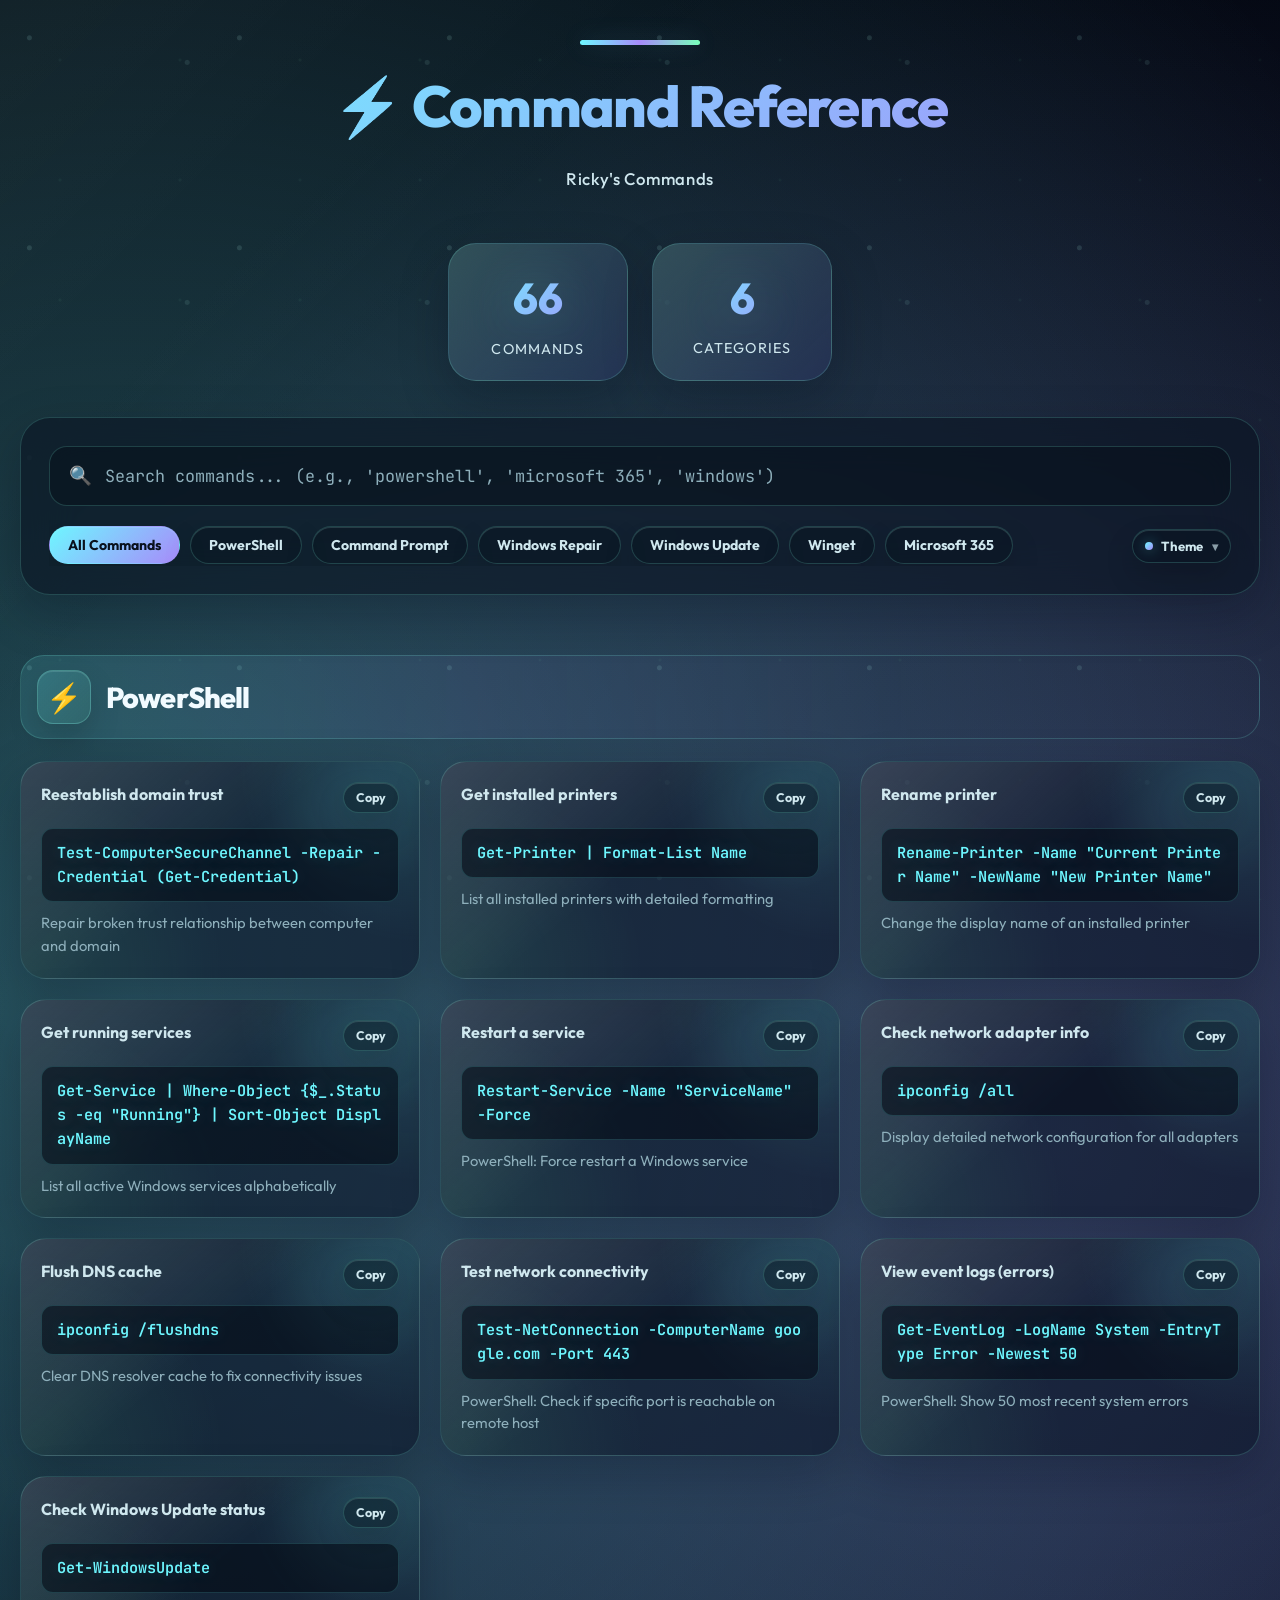
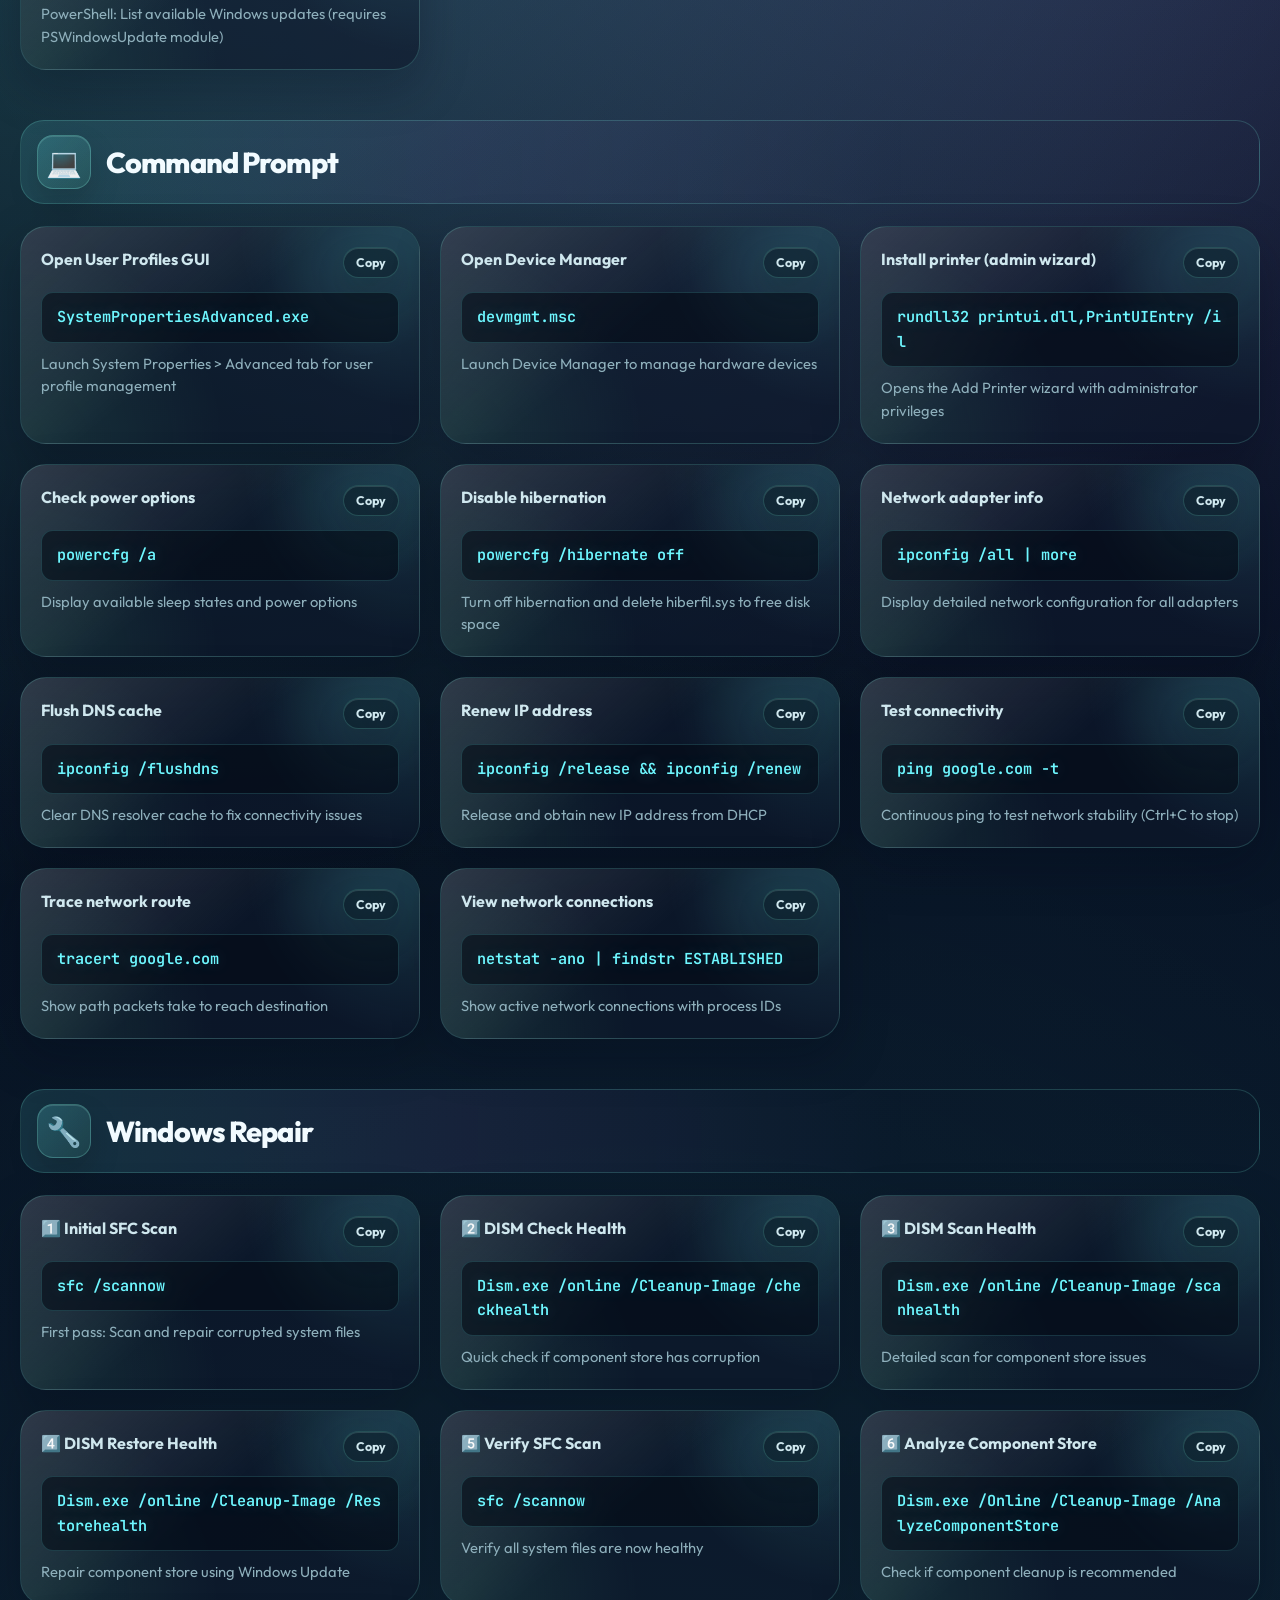
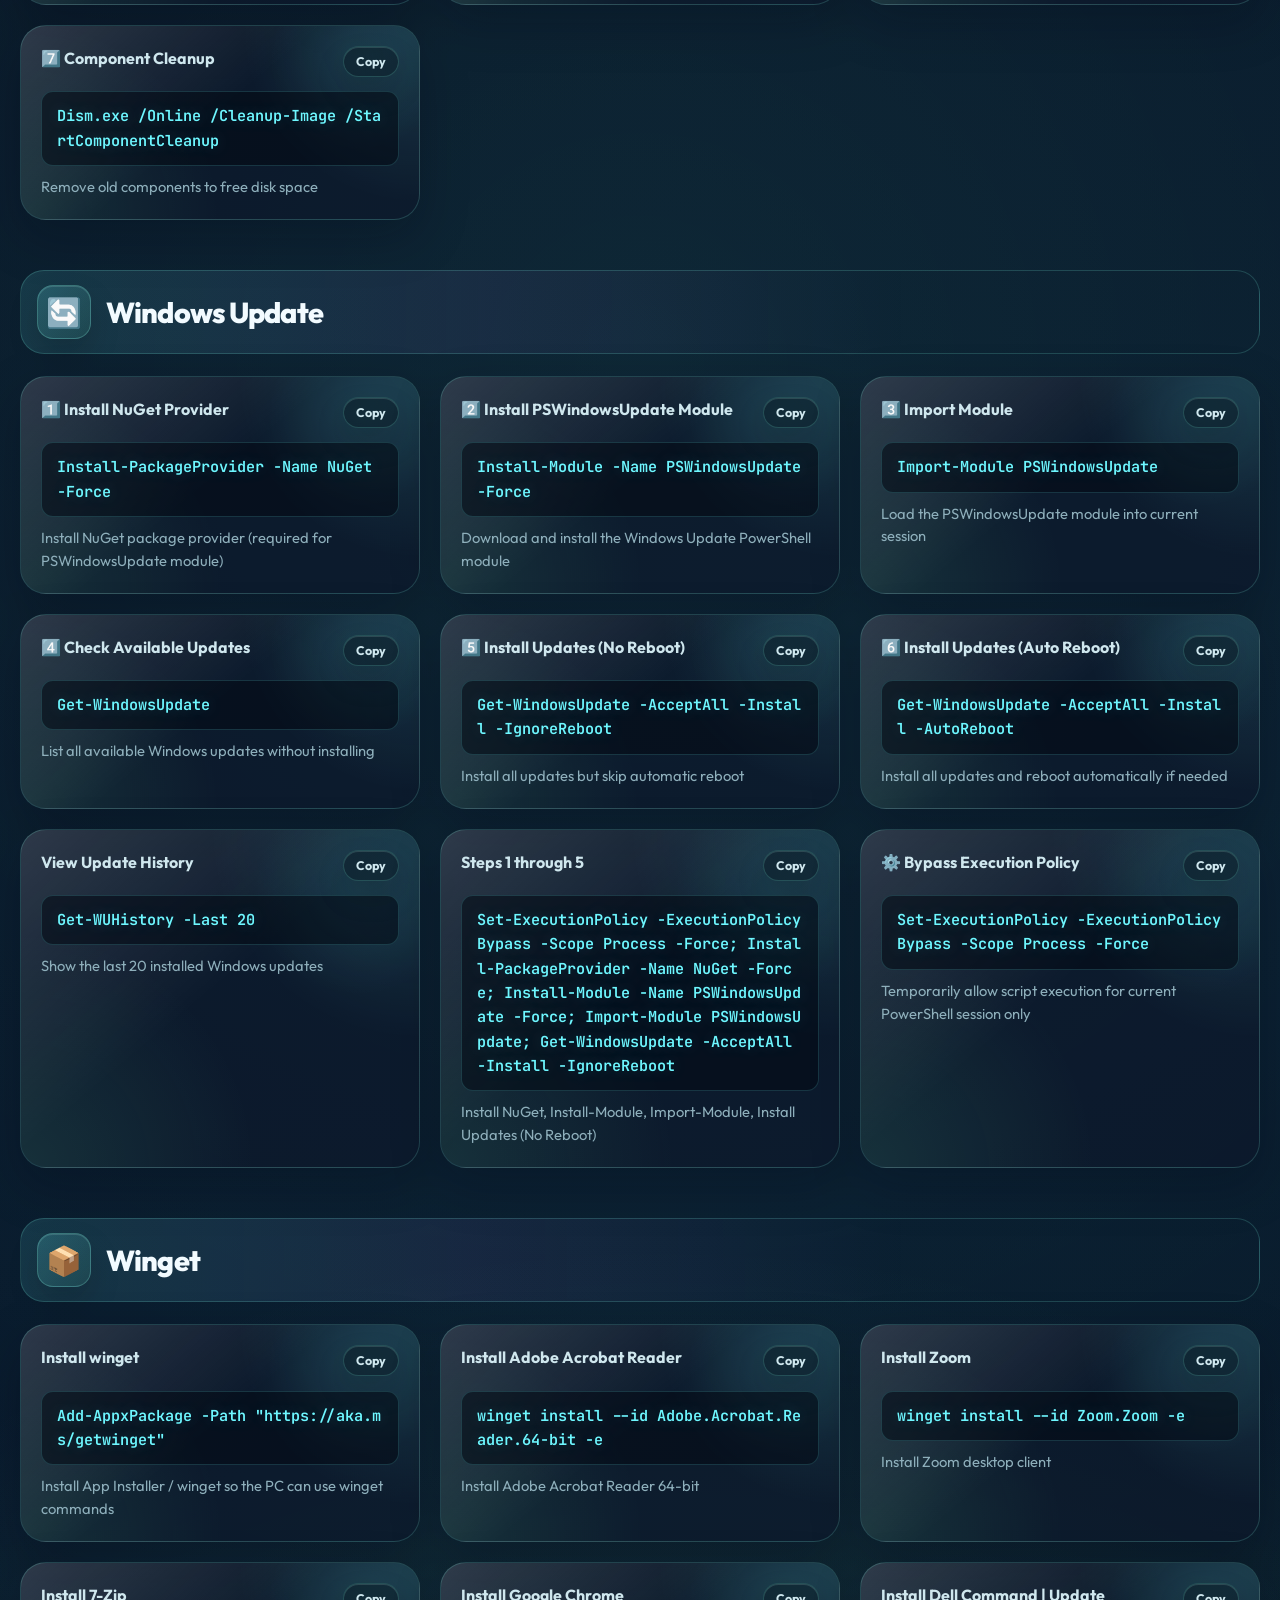
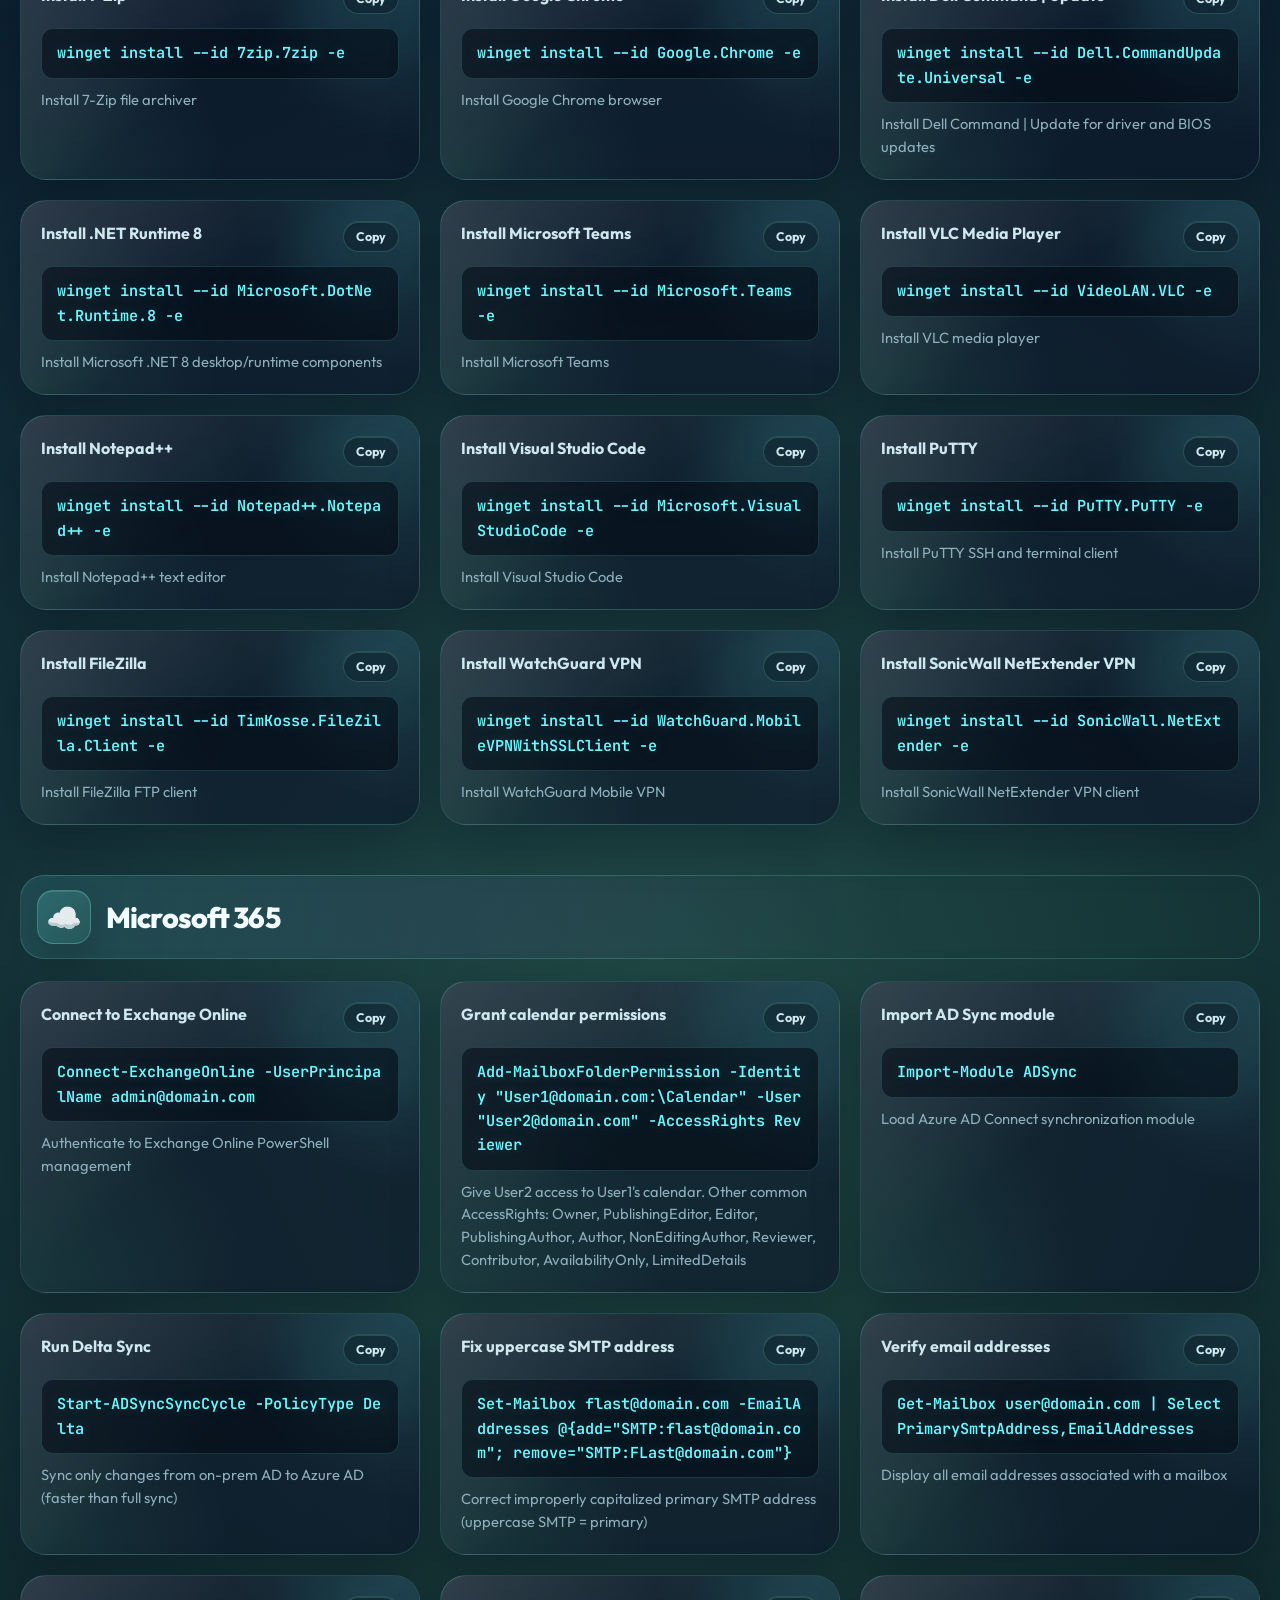
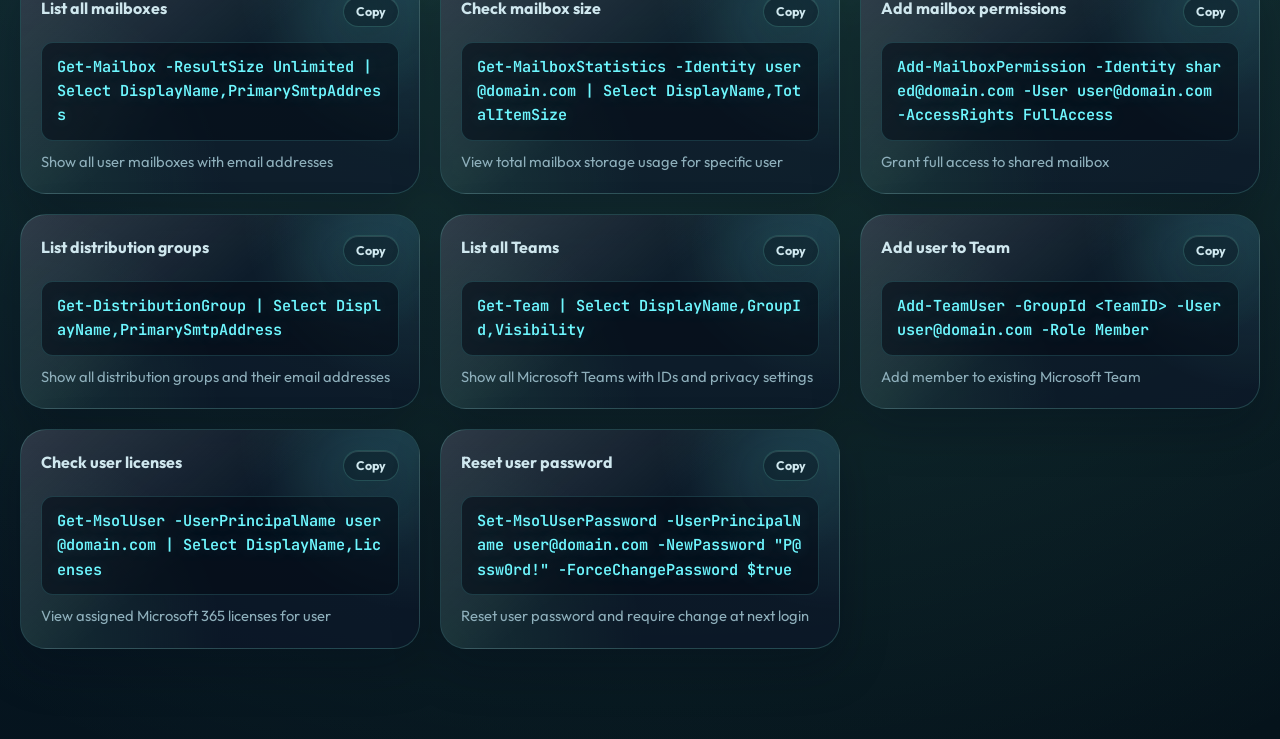
==== commit edf20f9b: "Update index.html Updated Bypass script policy" ====
--- a/index.html
+++ b/index.html
@@ -533,7 +533,7 @@
                 },
                 {
                     name: '⚙️ Bypass Execution Policy',
-                    command: 'Set-ExecutionPolicy -ExecutionPolicy Bypass -Scope Process',
+                    command: 'Set-ExecutionPolicy -ExecutionPolicy Bypass -Scope Process -Force',
                     description: 'Temporarily allow script execution for current PowerShell session only'
                 }
             ],
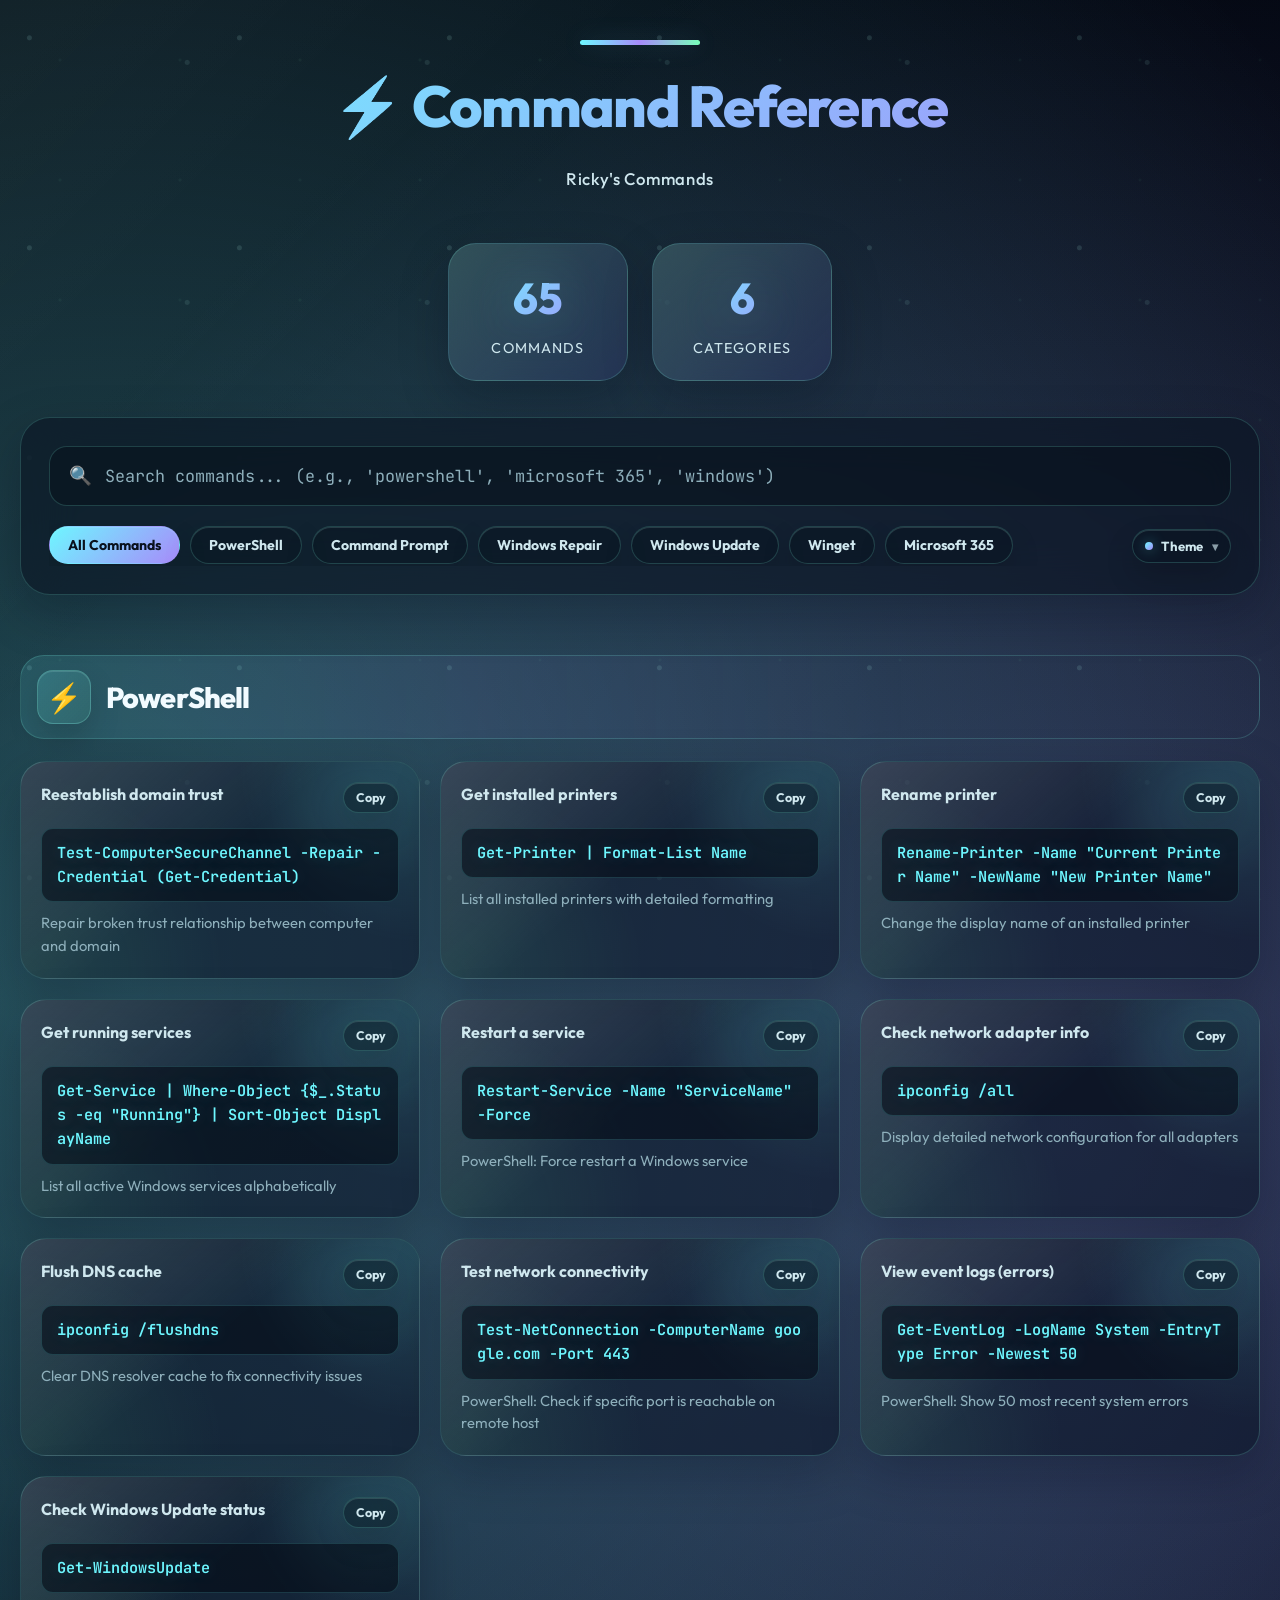
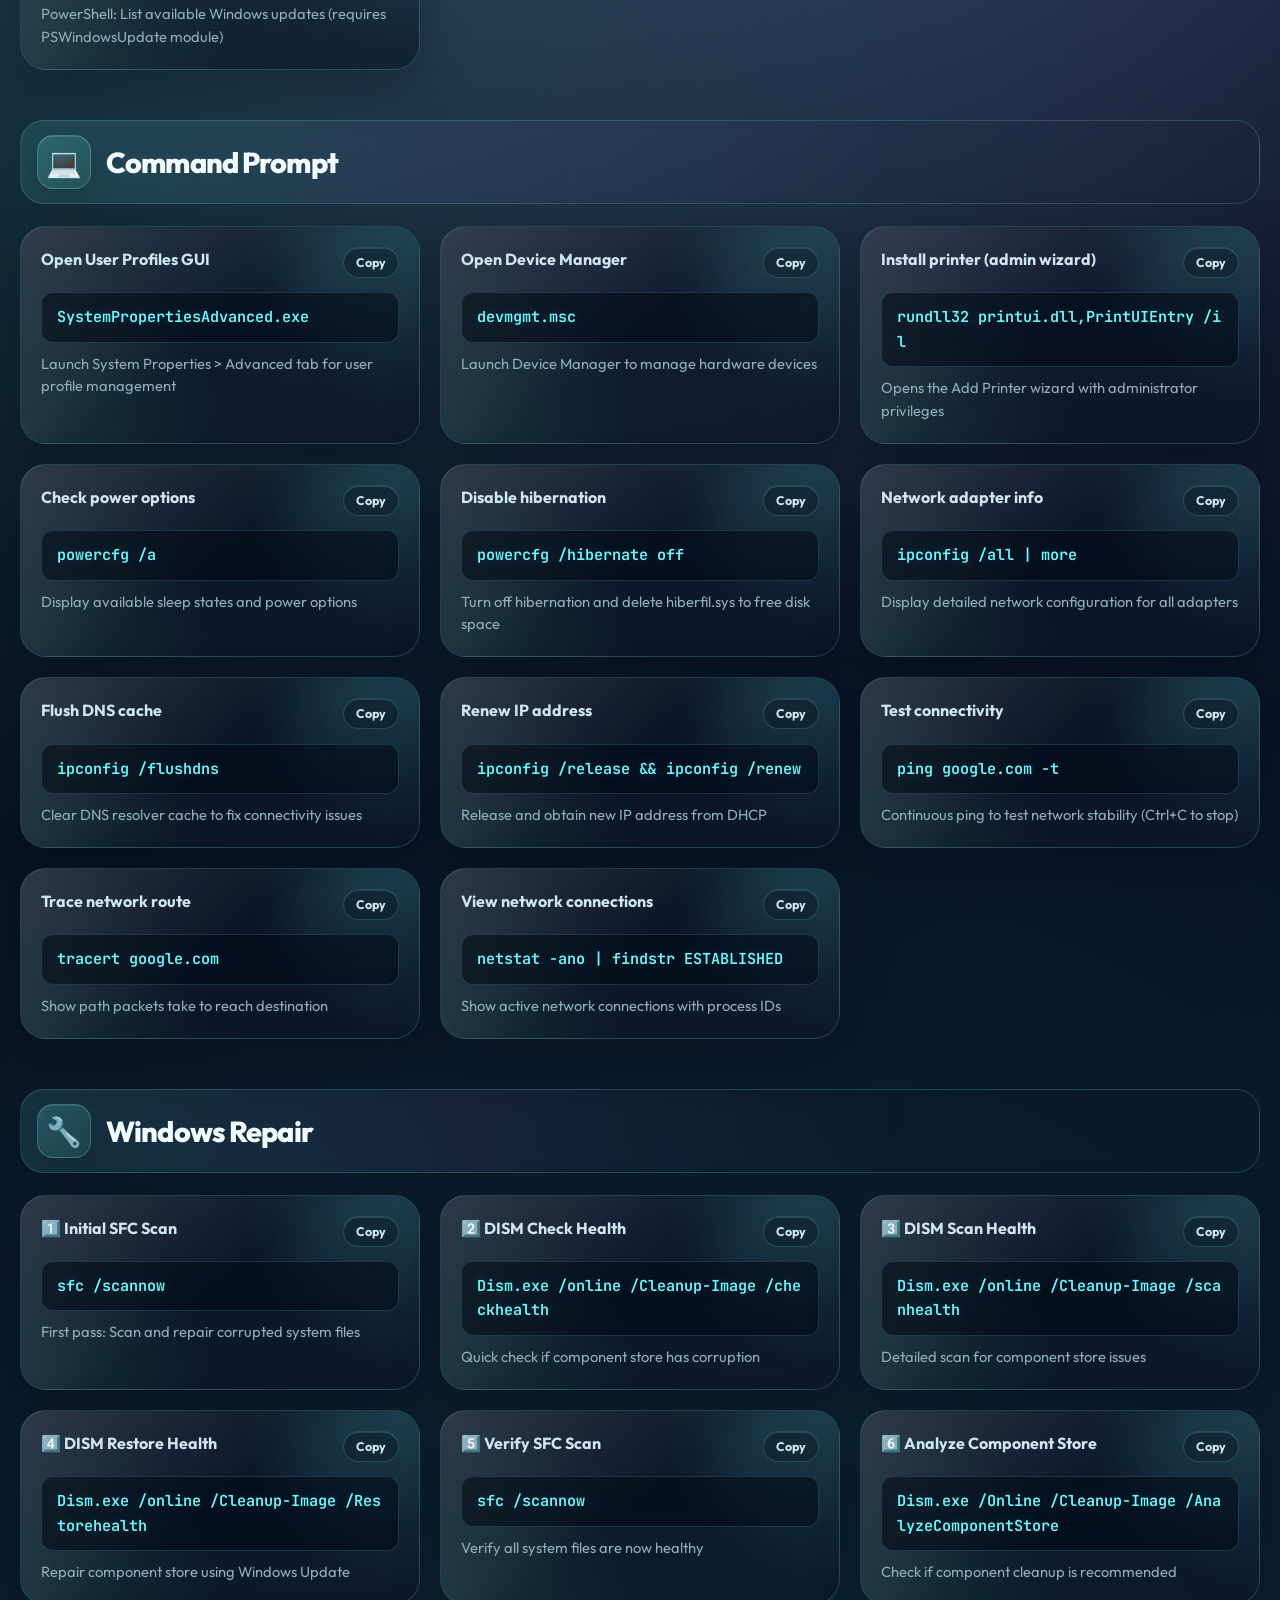
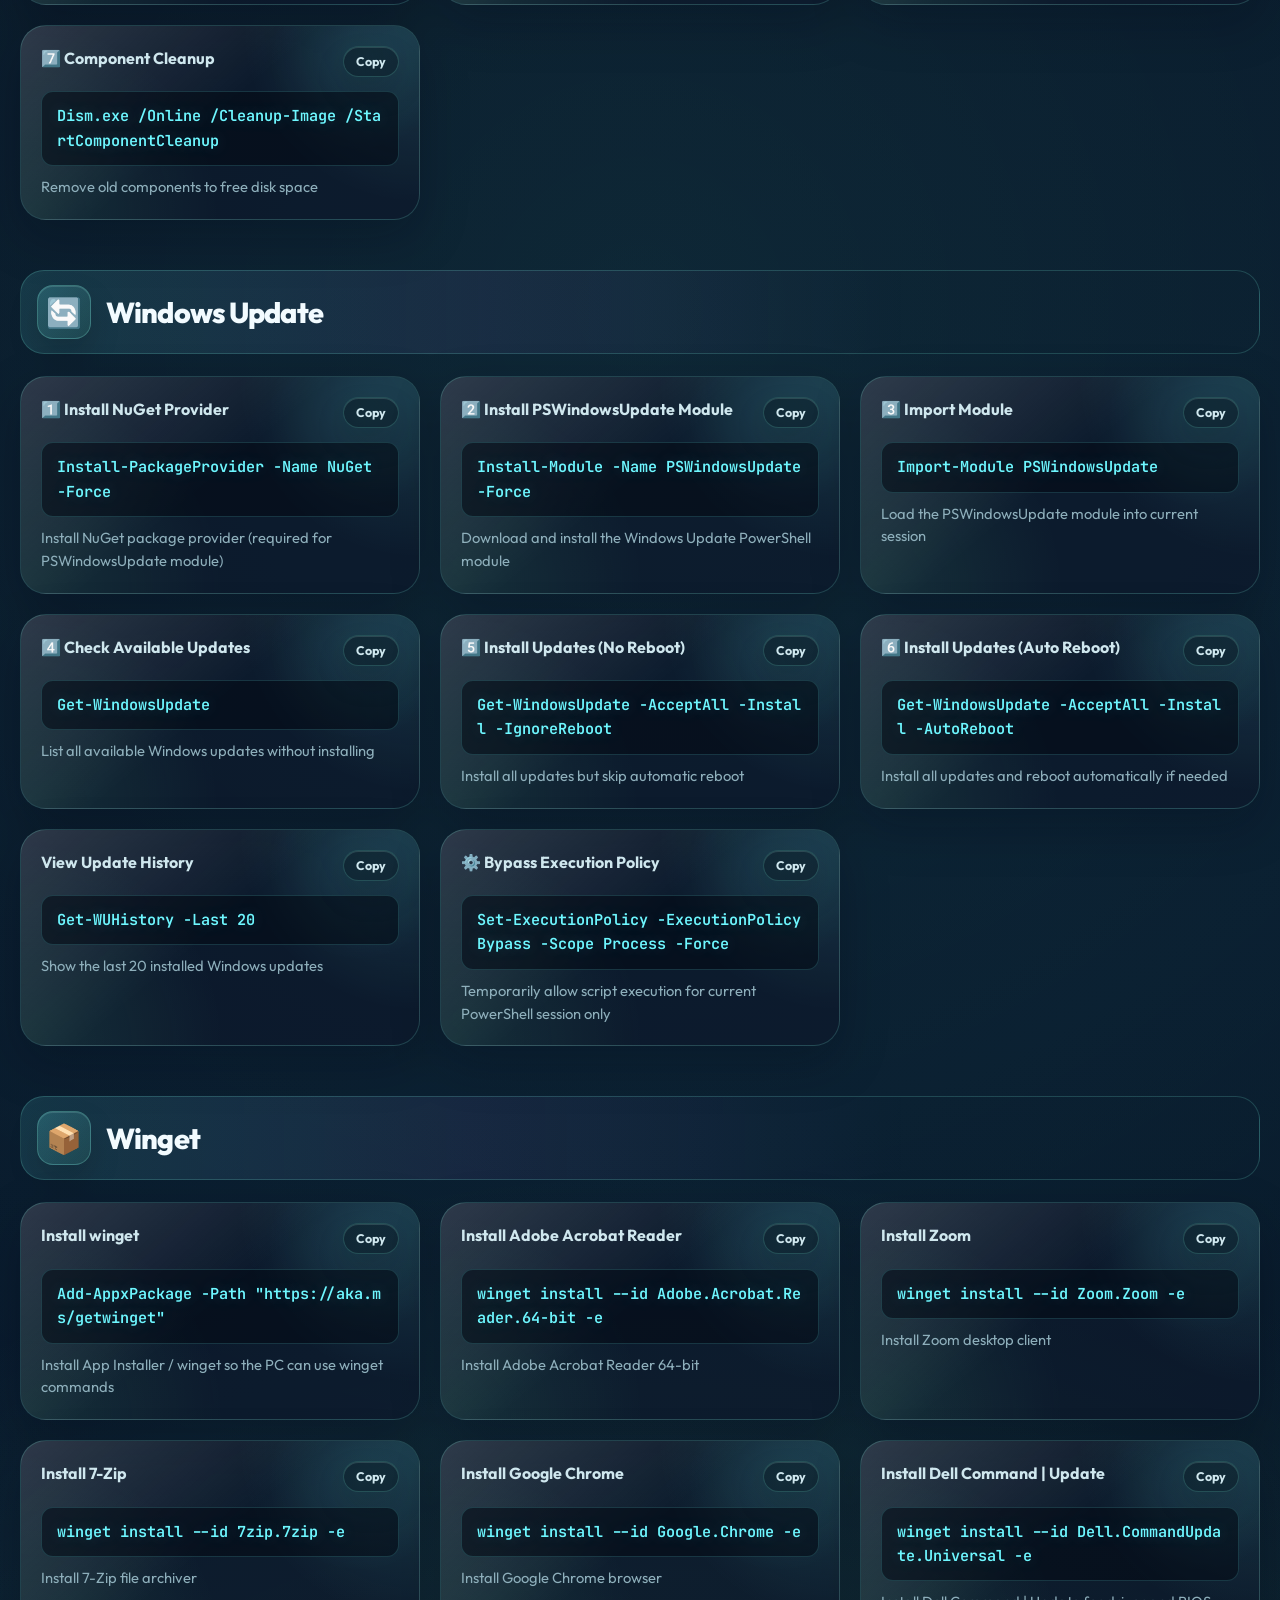
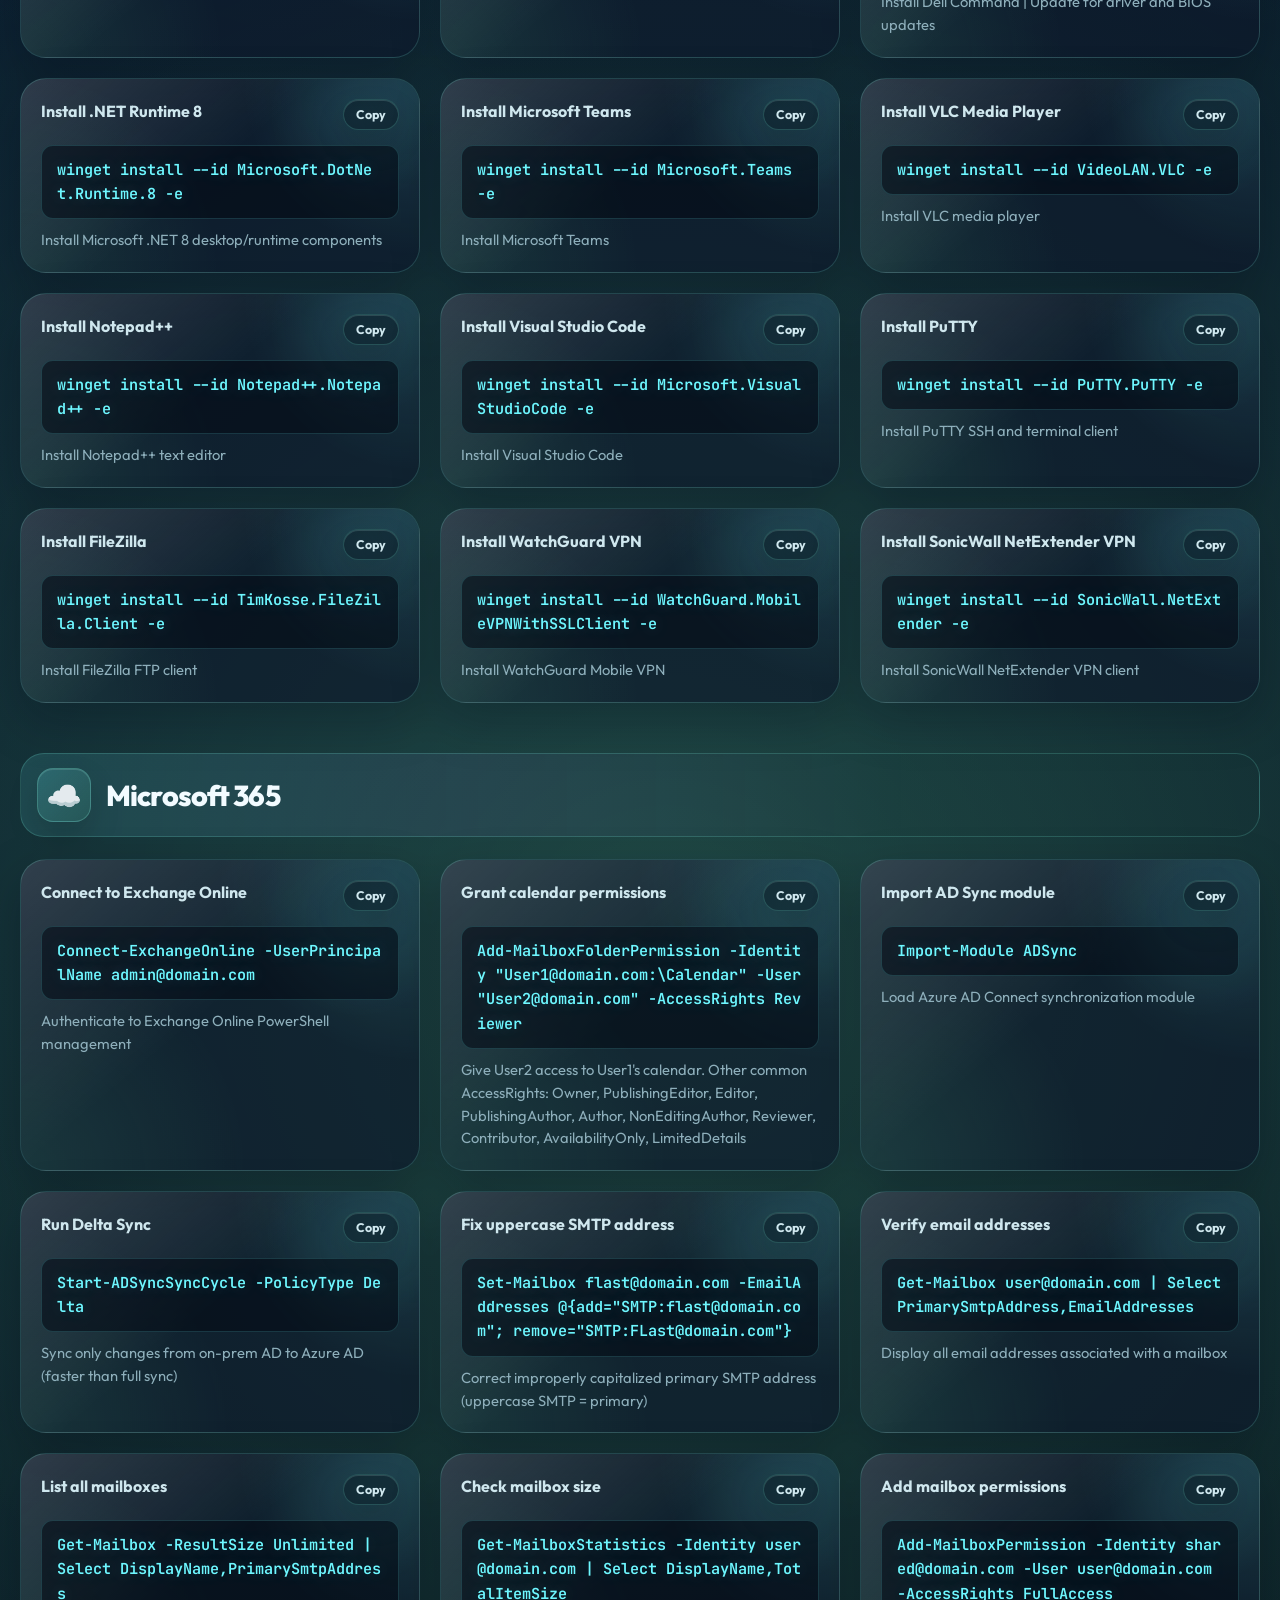
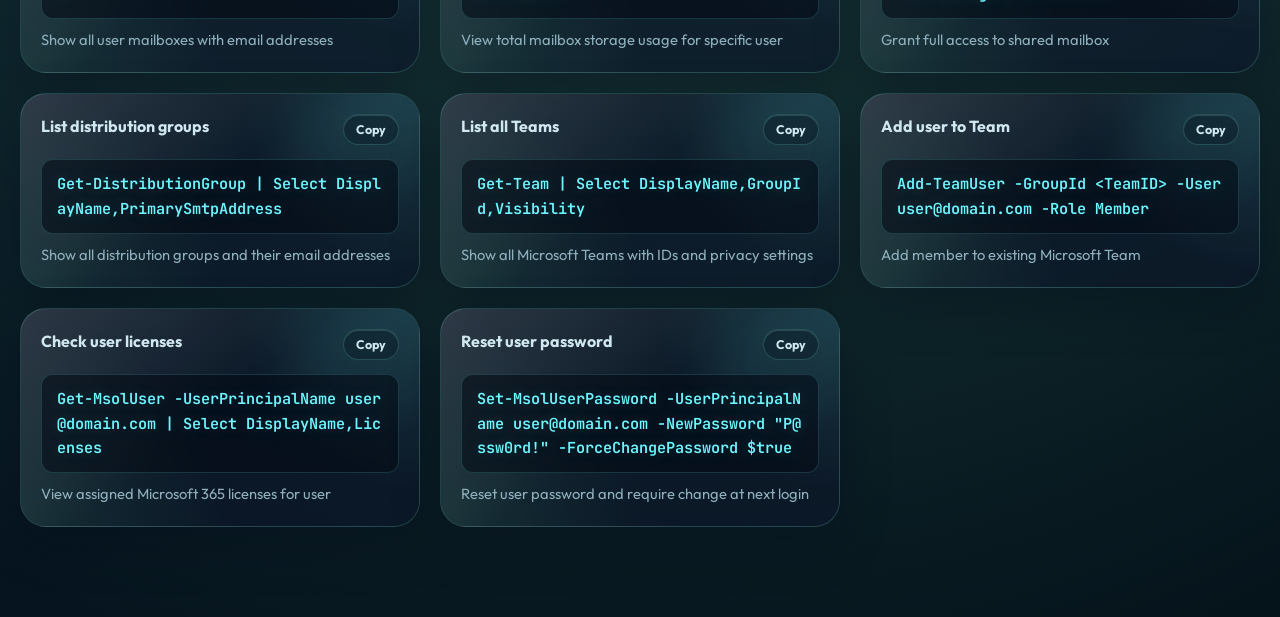
==== commit 3accd06a: "Update index.html Removed Windows updates steps 1 through 5. Bad Write Out" ====
--- a/index.html
+++ b/index.html
@@ -526,11 +526,7 @@
                     command: 'Get-WUHistory -Last 20',
                     description: 'Show the last 20 installed Windows updates'
                 },
-                {
-                    name: 'Steps 1 through 5',
-                    command: 'Set-ExecutionPolicy -ExecutionPolicy Bypass -Scope Process -Force; Install-PackageProvider -Name NuGet -Force; Install-Module -Name PSWindowsUpdate -Force; Import-Module PSWindowsUpdate; Get-WindowsUpdate -AcceptAll -Install -IgnoreReboot',
-                    description: 'Install NuGet, Install-Module, Import-Module, Install Updates (No Reboot)'
-                },
+               
                 {
                     name: '⚙️ Bypass Execution Policy',
                     command: 'Set-ExecutionPolicy -ExecutionPolicy Bypass -Scope Process -Force',
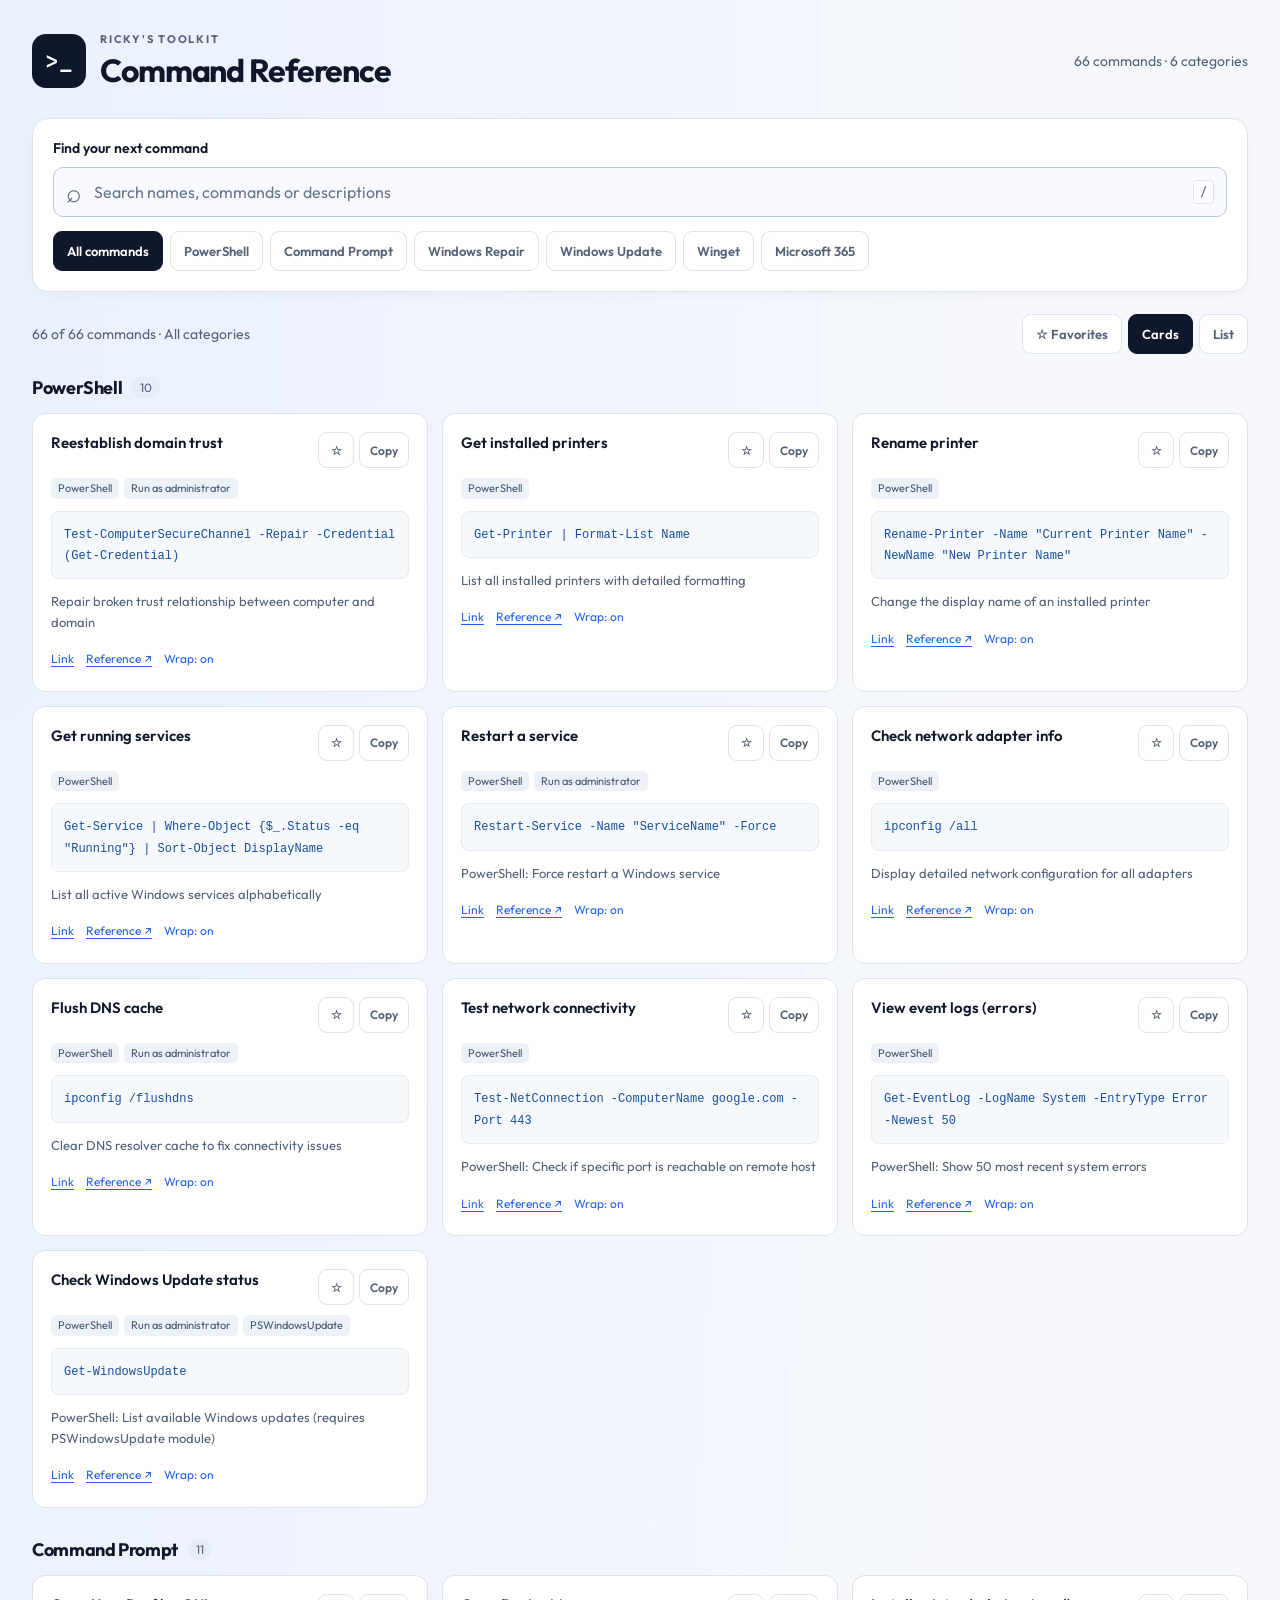
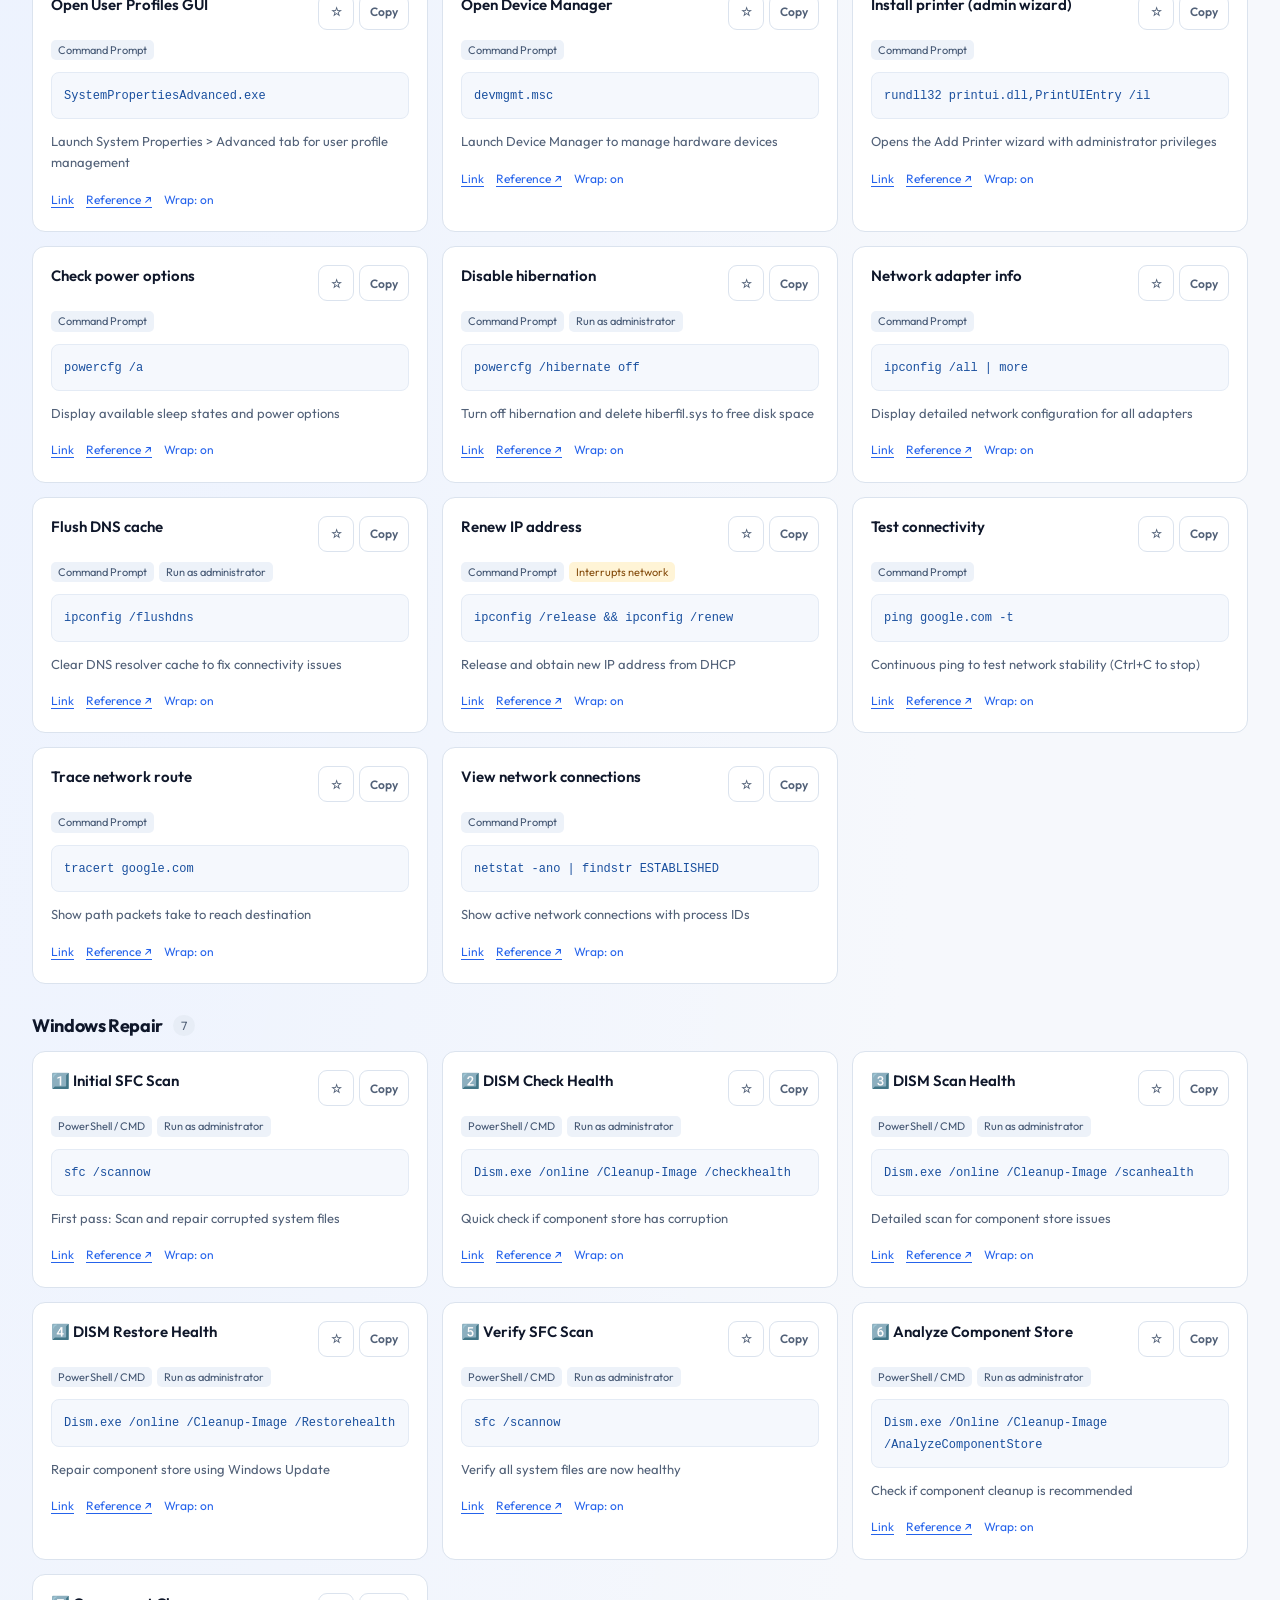
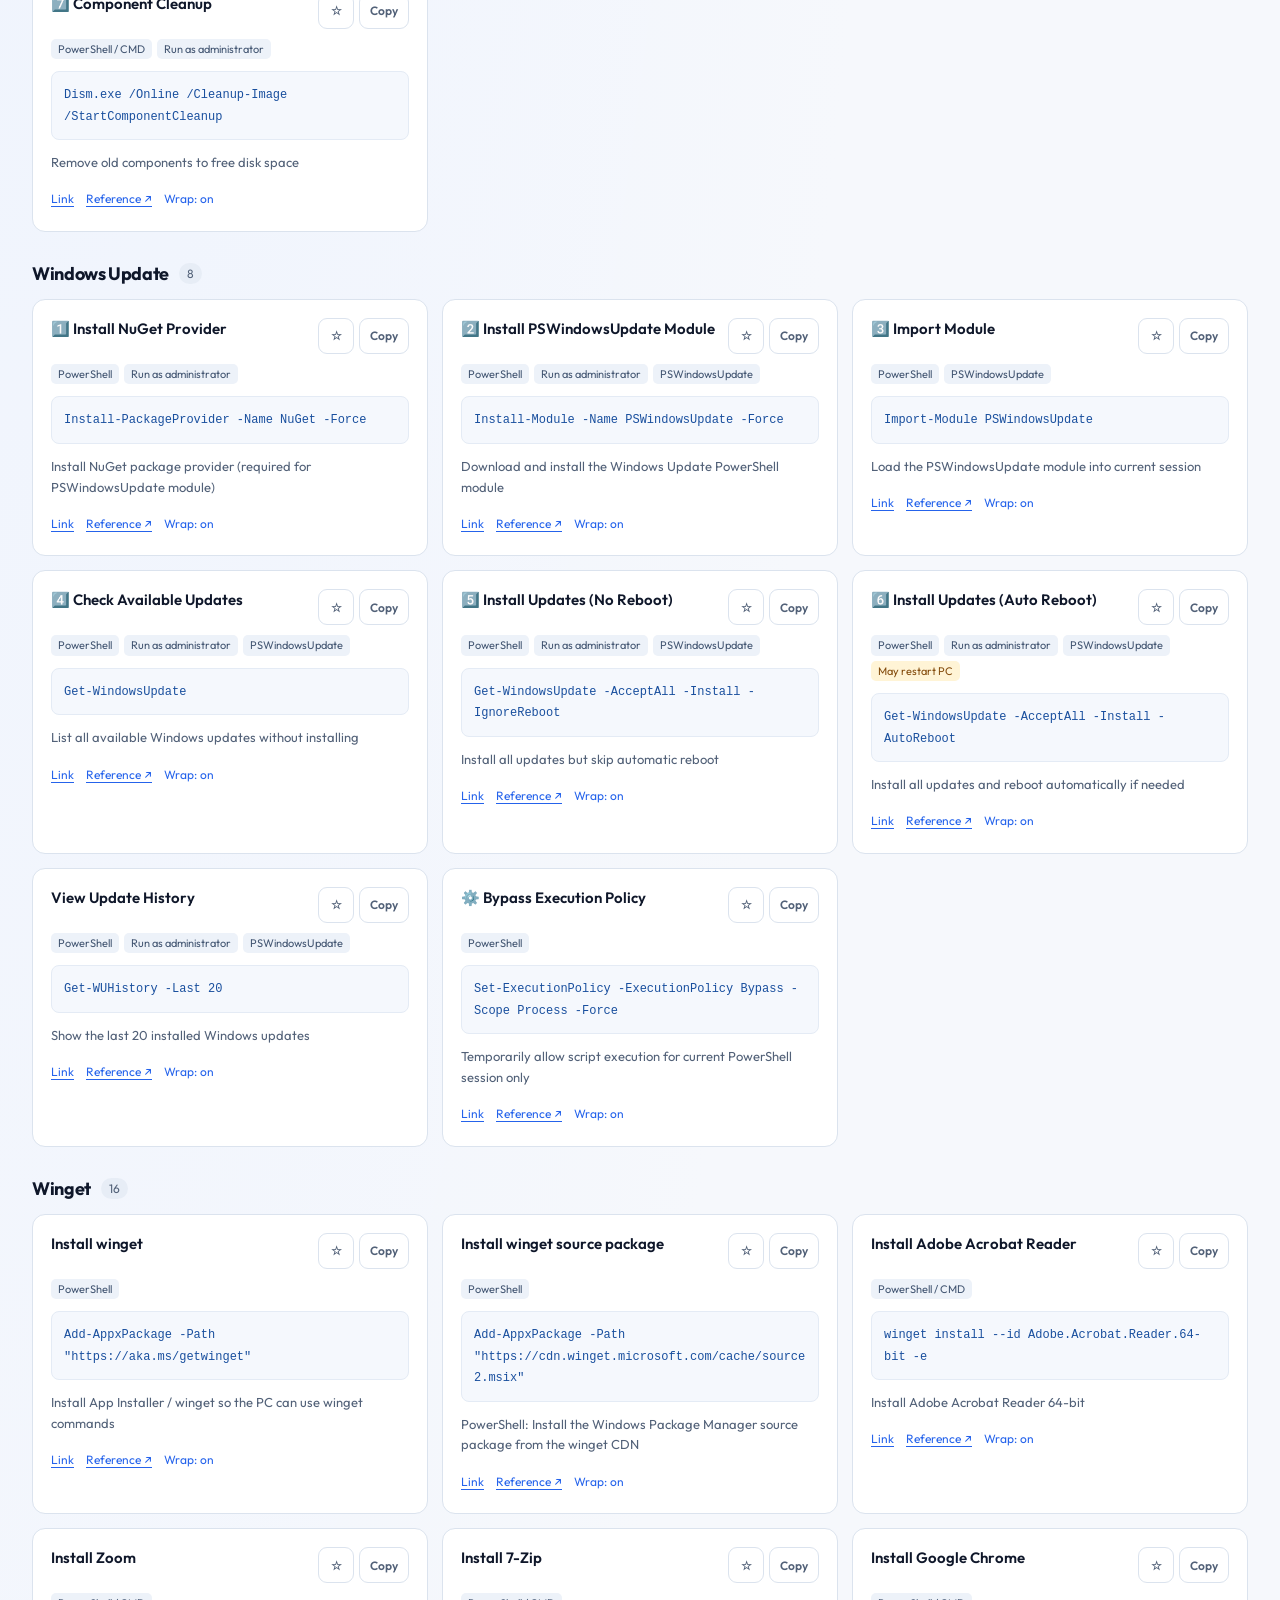
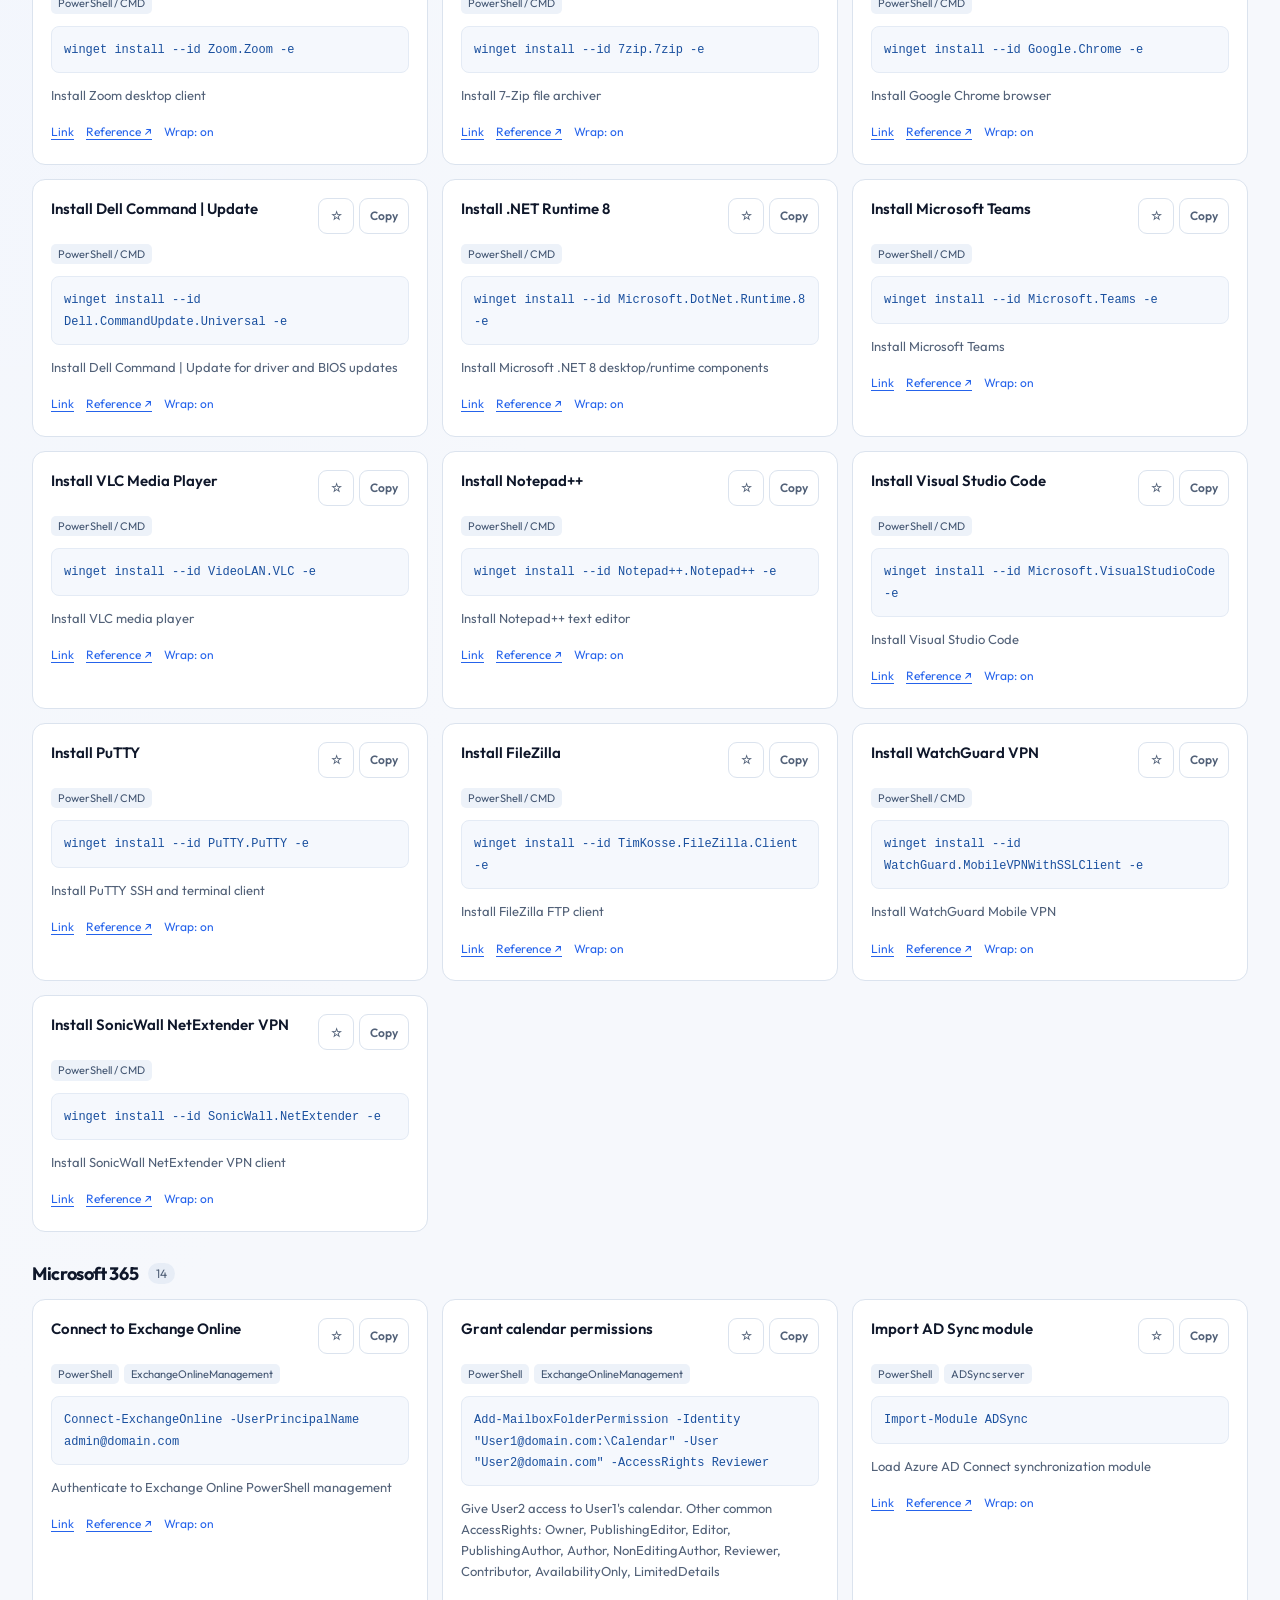
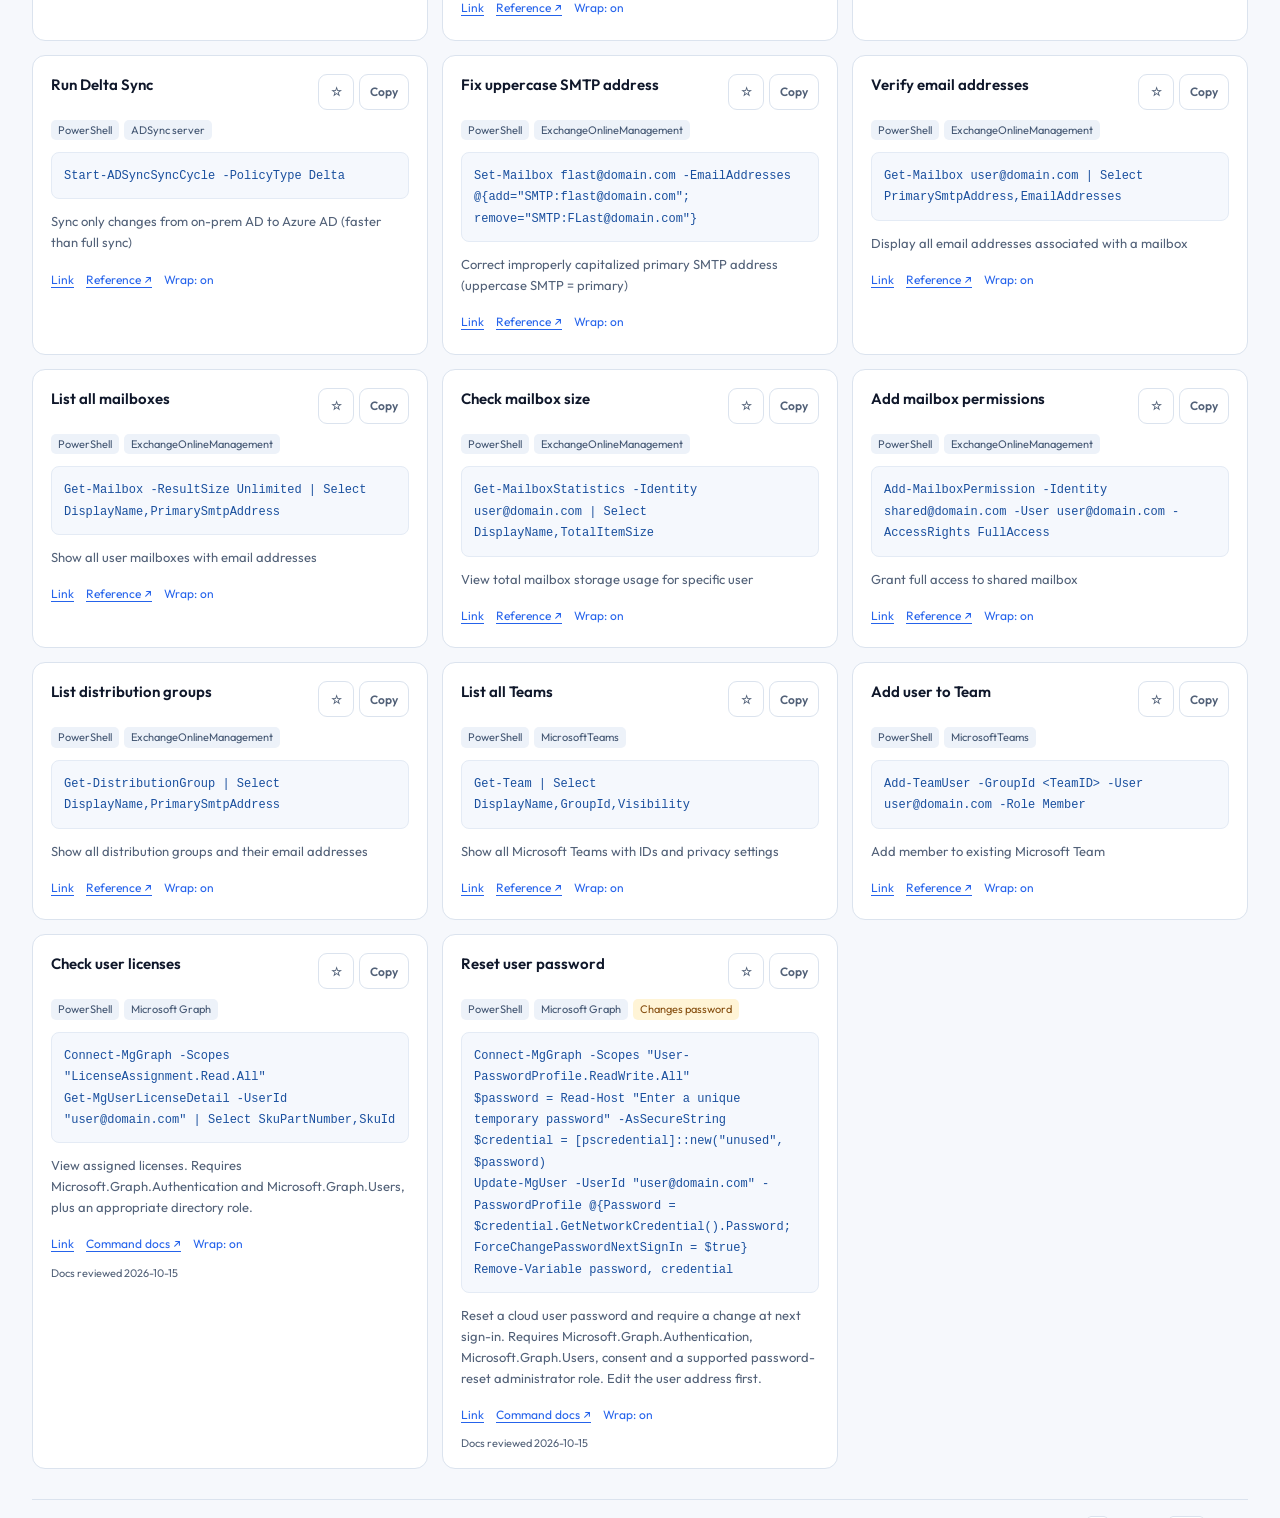
==== commit ab280e4a: "GPT Astra" ====
--- a/index.html
+++ b/index.html
@@ -1,1007 +1,40 @@
 <!DOCTYPE html>
 <html lang="en">
 <head>
-    <meta charset="UTF-8">
-    <meta name="viewport" content="width=device-width, initial-scale=1.0">
-    <title>Command Reference | Quick Access</title>
-    <link rel="preconnect" href="https://fonts.googleapis.com">
-    <link rel="preconnect" href="https://fonts.gstatic.com" crossorigin>
-    <link rel="icon" type="image/png" href="/favicon.png" />
-    <link href="https://fonts.googleapis.com/css2?family=JetBrains+Mono:wght@400;600;700&family=Outfit:wght@300;500;700;800&display=swap" rel="stylesheet">
-    <style>
-        * { margin: 0; padding: 0; box-sizing: border-box; }
-
-        :root {
-            --bg-primary: #0a1020;
-            --bg-secondary: rgba(17, 24, 39, 0.75);
-            --bg-card: rgba(18, 27, 50, 0.72);
-            --accent-primary: #7dd3fc;
-            --accent-secondary: #f472b6;
-            --accent-tertiary: #c084fc;
-            --text-primary: #eef6ff;
-            --text-secondary: #c7d6ec;
-            --text-muted: #91a1ba;
-            --border-color: rgba(255,255,255,0.14);
-            --success: #22c55e;
-            --hero-gradient:
-                radial-gradient(circle at 18% 20%, rgba(125,211,252,0.22), transparent 28%),
-                radial-gradient(circle at 82% 18%, rgba(244,114,182,0.18), transparent 22%),
-                radial-gradient(circle at 50% 100%, rgba(192,132,252,0.18), transparent 34%),
-                linear-gradient(145deg, #060912 0%, #0b1430 45%, #111a35 100%);
-            --page-overlay: radial-gradient(circle at 20% 25%, rgba(255,255,255,0.09) 0 2px, transparent 3px),
-                linear-gradient(135deg, rgba(255,255,255,0.04), transparent 40%);
-            --page-overlay-size: 180px 180px, auto;
-            --page-overlay-opacity: 0.55;
-            --shadow-color: rgba(0,0,0,0.34);
-            --glow-color: rgba(125,211,252,0.18);
-            --panel-blur: blur(22px);
-            --panel-radius: 26px;
-            --card-radius: 24px;
-            --button-radius: 999px;
-            --button-text-on-accent: #09111d;
-            --input-bg: rgba(9,14,28,0.48);
-            --button-bg: rgba(8,13,26,0.42);
-            --code-bg: rgba(7,12,24,0.58);
-            --header-line: linear-gradient(90deg, var(--accent-primary), var(--accent-secondary), var(--accent-tertiary));
-            --card-pattern: linear-gradient(135deg, rgba(255,255,255,0.10), transparent 46%);
-            --card-overlay: radial-gradient(circle at top right, rgba(255,255,255,0.16), transparent 60%);
-            --stat-surface: linear-gradient(135deg, rgba(255,255,255,0.18), rgba(255,255,255,0.06));
-            --stat-shadow: 0 20px 50px rgba(0,0,0,0.18);
-            --stat-number-effect: drop-shadow(0 0 22px rgba(125,211,252,0.22));
-            --search-focus-ring: rgba(125,211,252,0.24);
-            --button-letter-spacing: 0;
-            --button-transform: none;
-            --title-transform: none;
-            --title-spacing: -0.03em;
-            --icon-bg: linear-gradient(135deg, rgba(255,255,255,0.20), rgba(125,211,252,0.14));
-            --icon-border: rgba(255,255,255,0.20);
-            --header-bg: linear-gradient(90deg, rgba(255,255,255,0.08), rgba(125,211,252,0.05), transparent 75%);
-            --chip-shadow: inset 0 1px 0 rgba(255,255,255,0.12), 0 10px 24px rgba(0,0,0,0.12);
-            --card-hover-shadow: 0 26px 56px rgba(12, 18, 36, 0.36), 0 0 34px var(--glow-color);
-            --header-font-weight: 800;
-        }
-
-        body[data-theme='aurora-veil'] {
-            --bg-primary: #040814;
-            --bg-secondary: rgba(10, 20, 34, 0.62);
-            --bg-card: rgba(14, 24, 42, 0.62);
-            --accent-primary: #6ef7ff;
-            --accent-secondary: #a78bfa;
-            --accent-tertiary: #78ffba;
-            --text-primary: #f2fbff;
-            --text-secondary: #cfe7ee;
-            --text-muted: #8eafbb;
-            --border-color: rgba(126, 255, 231, 0.18);
-            --hero-gradient:
-                radial-gradient(circle at 10% 14%, rgba(110,247,255,0.30), transparent 24%),
-                radial-gradient(circle at 84% 16%, rgba(167,139,250,0.26), transparent 20%),
-                radial-gradient(circle at 52% 82%, rgba(120,255,186,0.22), transparent 24%),
-                radial-gradient(circle at 50% 50%, rgba(92,255,222,0.08), transparent 42%),
-                linear-gradient(155deg, #02050d 0%, #071224 38%, #08192c 62%, #05131b 100%);
-            --page-overlay: radial-gradient(circle at 14% 18%, rgba(183,255,245,0.16) 0 2px, transparent 3px), radial-gradient(circle at 78% 26%, rgba(183,255,245,0.12) 0 2px, transparent 3px), radial-gradient(circle at 50% 50%, rgba(120,255,186,0.06) 0 1px, transparent 2px), linear-gradient(135deg, rgba(255,255,255,0.04), transparent 38%);
-            --page-overlay-size: 210px 210px, 240px 240px, 120px 120px, auto;
-            --page-overlay-opacity: 0.78;
-            --panel-blur: blur(26px);
-            --panel-radius: 30px;
-            --card-radius: 26px;
-            --button-radius: 999px;
-            --input-bg: rgba(5,14,24,0.44);
-            --button-bg: rgba(7,18,28,0.42);
-            --code-bg: rgba(4,11,22,0.58);
-            --header-line: linear-gradient(90deg, #6ef7ff, #a78bfa, #78ffba);
-            --card-pattern: linear-gradient(140deg, rgba(255,255,255,0.14), transparent 48%), radial-gradient(circle at 85% 18%, rgba(110,247,255,0.08), transparent 24%);
-            --card-overlay: radial-gradient(circle at top right, rgba(110,247,255,0.14), transparent 40%), radial-gradient(circle at bottom left, rgba(120,255,186,0.10), transparent 45%);
-            --stat-surface: linear-gradient(135deg, rgba(176,255,245,0.18), rgba(109,86,255,0.10));
-            --stat-shadow: 0 24px 62px rgba(2,7,22,0.38);
-            --stat-number-effect: drop-shadow(0 0 26px rgba(110,247,255,0.22));
-            --search-focus-ring: rgba(110,247,255,0.20);
-            --icon-bg: linear-gradient(135deg, rgba(110,247,255,0.18), rgba(120,255,186,0.08));
-            --icon-border: rgba(144,255,234,0.24);
-            --header-bg: linear-gradient(90deg, rgba(110,247,255,0.12), rgba(167,139,250,0.08), transparent 72%);
-            --chip-shadow: inset 0 1px 0 rgba(199,255,248,0.15), 0 14px 30px rgba(0,0,0,0.16);
-            --card-hover-shadow: 0 28px 64px rgba(2,8,24,0.44), 0 0 42px rgba(110,247,255,0.16);
-        }
-
-        body[data-theme='ember-noir'] {
-            --bg-primary: #150705;
-            --bg-secondary: rgba(35, 12, 6, 0.90);
-            --bg-card: rgba(56, 18, 8, 0.90);
-            --accent-primary: #ff6a00;
-            --accent-secondary: #ff2d20;
-            --accent-tertiary: #ffc14d;
-            --text-primary: #fff3ea;
-            --text-secondary: #ffd8c2;
-            --text-muted: #cf9a79;
-            --border-color: rgba(255, 124, 51, 0.22);
-            --hero-gradient:
-                radial-gradient(circle at 14% 14%, rgba(255,106,0,0.34), transparent 24%),
-                radial-gradient(circle at 84% 18%, rgba(255,45,32,0.26), transparent 22%),
-                radial-gradient(circle at 54% 92%, rgba(255,193,77,0.20), transparent 18%),
-                linear-gradient(165deg, #080202 0%, #1a0603 30%, #2b0b04 58%, #0d0302 100%);
-            --page-overlay: radial-gradient(circle at 18% 28%, rgba(255,145,70,0.08) 0 2px, transparent 3px), linear-gradient(180deg, transparent 78%, rgba(255,81,0,0.18) 100%), linear-gradient(90deg, rgba(255,255,255,0.02), transparent 18%);
-            --page-overlay-size: 160px 160px, auto, auto;
-            --page-overlay-opacity: 0.42;
-            --panel-blur: blur(0px);
-            --panel-radius: 18px;
-            --card-radius: 18px;
-            --button-radius: 12px;
-            --button-transform: uppercase;
-            --button-letter-spacing: 0.08em;
-            --title-spacing: -0.04em;
-            --input-bg: #170805;
-            --button-bg: #200a06;
-            --code-bg: #120403;
-            --button-text-on-accent: #220704;
-            --header-line: linear-gradient(90deg, #ff6a00, #ff2d20, #ffc14d);
-            --card-pattern: linear-gradient(180deg, rgba(255,255,255,0.03), transparent 32%), radial-gradient(circle at 82% 14%, rgba(255,106,0,0.16), transparent 24%), linear-gradient(90deg, rgba(255,106,0,0.10), transparent 36%);
-            --card-overlay: radial-gradient(circle at bottom right, rgba(255,106,0,0.12), transparent 36%), linear-gradient(135deg, rgba(255,45,32,0.08), transparent 58%);
-            --stat-surface: linear-gradient(180deg, rgba(255,131,51,0.14), rgba(57,17,8,0.94));
-            --stat-shadow: 0 0 0 1px rgba(255,124,51,0.14), 0 22px 54px rgba(0,0,0,0.38);
-            --stat-number-effect: drop-shadow(0 0 20px rgba(255,106,0,0.26));
-            --search-focus-ring: rgba(255,106,0,0.22);
-            --icon-bg: linear-gradient(135deg, rgba(255,106,0,0.18), rgba(255,193,77,0.08));
-            --icon-border: rgba(255,137,61,0.26);
-            --header-bg: linear-gradient(90deg, rgba(255,106,0,0.12), rgba(255,45,32,0.06), transparent 76%);
-            --chip-shadow: inset 0 0 0 1px rgba(255,106,0,0.06), 0 10px 24px rgba(0,0,0,0.18);
-            --card-hover-shadow: 0 26px 58px rgba(0,0,0,0.44), 0 0 34px rgba(255,106,0,0.14);
-            --header-font-weight: 700;
-        }
-
-        body[data-theme='porcelain-ink'] {
-            --bg-primary: #f6f8fc;
-            --bg-secondary: rgba(255, 255, 255, 0.86);
-            --bg-card: rgba(255, 255, 255, 0.94);
-            --accent-primary: #3b82f6;
-            --accent-secondary: #0f172a;
-            --accent-tertiary: #8b5cf6;
-            --text-primary: #0f172a;
-            --text-secondary: #475569;
-            --text-muted: #64748b;
-            --border-color: rgba(148,163,184,0.18);
-            --hero-gradient:
-                radial-gradient(circle at 12% 12%, rgba(59,130,246,0.10), transparent 20%),
-                radial-gradient(circle at 88% 10%, rgba(139,92,246,0.09), transparent 18%),
-                linear-gradient(180deg, #fbfcff 0%, #eef3fb 100%);
-            --page-overlay: linear-gradient(rgba(148,163,184,0.08) 1px, transparent 1px), linear-gradient(90deg, rgba(148,163,184,0.08) 1px, transparent 1px);
-            --page-overlay-size: 36px 36px, 36px 36px;
-            --page-overlay-opacity: 0.20;
-            --shadow-color: rgba(15, 23, 42, 0.06);
-            --glow-color: rgba(59,130,246,0.08);
-            --panel-blur: blur(14px);
-            --panel-radius: 28px;
-            --card-radius: 24px;
-            --button-radius: 14px;
-            --button-text-on-accent: #ffffff;
-            --input-bg: rgba(255,255,255,0.92);
-            --button-bg: rgba(255,255,255,0.86);
-            --code-bg: #f8fbff;
-            --header-line: linear-gradient(90deg, #3b82f6, #8b5cf6, #0f172a);
-            --card-pattern: linear-gradient(180deg, rgba(255,255,255,0.58), rgba(255,255,255,0.00) 36%), linear-gradient(135deg, rgba(59,130,246,0.03), transparent 50%);
-            --card-overlay: radial-gradient(circle at top right, rgba(59,130,246,0.06), transparent 45%);
-            --stat-surface: linear-gradient(180deg, rgba(255,255,255,0.98), rgba(243,247,255,0.92));
-            --stat-shadow: 0 18px 38px rgba(15,23,42,0.07);
-            --stat-number-effect: none;
-            --search-focus-ring: rgba(59,130,246,0.16);
-            --title-spacing: -0.05em;
-            --icon-bg: linear-gradient(135deg, rgba(59,130,246,0.08), rgba(139,92,246,0.06));
-            --icon-border: rgba(148,163,184,0.18);
-            --header-bg: linear-gradient(90deg, rgba(59,130,246,0.05), rgba(139,92,246,0.03), transparent 74%);
-            --chip-shadow: 0 8px 18px rgba(15,23,42,0.04);
-            --card-hover-shadow: 0 22px 42px rgba(15,23,42,0.09);
-            --header-font-weight: 800;
-        }
-
-        body {
-            font-family: 'Outfit', sans-serif;
-            background: var(--bg-primary);
-            color: var(--text-primary);
-            min-height: 100vh;
-            background-image: var(--hero-gradient);
-            line-height: 1.6;
-            position: relative;
-            transition: background-color 0.3s ease, color 0.3s ease, background-image 0.3s ease;
-        }
-
-        body::before {
-            content: '';
-            position: fixed;
-            inset: 0;
-            background-image: var(--page-overlay);
-            background-size: var(--page-overlay-size);
-            opacity: var(--page-overlay-opacity);
-            pointer-events: none;
-            z-index: 0;
-        }
-
-        .container { max-width: 1400px; margin: 0 auto; padding: 40px 20px; position: relative; z-index: 1; }
-        .header { text-align: center; margin-bottom: 50px; position: relative; }
-        .header::before { content: ''; position: absolute; top: -20px; left: 50%; transform: translateX(-50%); width: 120px; height: 5px; background: var(--header-line); border-radius: 999px; box-shadow: 0 0 24px var(--glow-color); }
-        h1 { font-size: 3.6rem; font-weight: var(--header-font-weight); margin-top: 20px; margin-bottom: 14px; background: linear-gradient(135deg, var(--accent-primary), var(--accent-secondary)); -webkit-background-clip: text; -webkit-text-fill-color: transparent; background-clip: text; letter-spacing: var(--title-spacing); text-transform: var(--title-transform); }
-        .subtitle { color: var(--text-secondary); font-size: 1.05rem; font-weight: 500; letter-spacing: 0.04em; }
-
-        .stats { display: flex; gap: 24px; justify-content: center; margin-bottom: 36px; flex-wrap: wrap; }
-        .stat { text-align: center; min-width: 180px; padding: 20px 24px; background: var(--stat-surface); border: 1px solid var(--border-color); border-radius: calc(var(--card-radius) + 2px); box-shadow: var(--stat-shadow); backdrop-filter: var(--panel-blur); -webkit-backdrop-filter: var(--panel-blur); }
-        .stat-number { font-size: 2.7rem; font-weight: 800; background: linear-gradient(135deg, var(--accent-primary), var(--accent-secondary)); -webkit-background-clip: text; -webkit-text-fill-color: transparent; background-clip: text; filter: var(--stat-number-effect); }
-        .stat-label { color: var(--text-secondary); font-size: 0.9rem; margin-top: 4px; text-transform: uppercase; letter-spacing: 0.08em; }
-
-        .search-container { position: sticky; top: 20px; z-index: 100; margin-bottom: 52px; background: var(--bg-secondary); padding: 28px; border-radius: var(--panel-radius); border: 1px solid var(--border-color); box-shadow: 0 20px 54px var(--shadow-color); backdrop-filter: var(--panel-blur); -webkit-backdrop-filter: var(--panel-blur); }
-        #commandsContainer { padding-top: 8px; }
-        .search-box { position: relative; }
-        .search-icon { position: absolute; left: 20px; top: 50%; transform: translateY(-50%); color: var(--text-muted); font-size: 1.15rem; }
-        #searchInput { width: 100%; padding: 18px 20px 18px 55px; background: var(--input-bg); border: 1.5px solid var(--border-color); border-radius: 18px; color: var(--text-primary); font-size: 1.05rem; font-family: 'JetBrains Mono', monospace; transition: all 0.25s ease; }
-        #searchInput:focus { outline: none; border-color: var(--accent-primary); box-shadow: 0 0 0 4px var(--search-focus-ring); }
-        #searchInput::placeholder { color: var(--text-muted); }
-
-        .toolbar-row { display: grid; grid-template-columns: minmax(0, 1fr) auto; gap: 16px; align-items: center; margin-top: 20px; }
-        .filters { display: flex; gap: 10px; flex-wrap: nowrap; min-width: 0; overflow-x: auto; scrollbar-width: none; -ms-overflow-style: none; padding-top: 6px; padding-bottom: 2px; margin-top: -6px; }
-        .filters::-webkit-scrollbar { display: none; }
-        .theme-switcher { position: relative; margin-left: auto; flex: 0 0 auto; justify-self: end; }
-        .theme-trigger, .filter-btn, .copy-btn { background: var(--button-bg); border: 1px solid var(--border-color); color: var(--text-secondary); box-shadow: var(--chip-shadow); }
-        .theme-trigger { display: inline-flex; align-items: center; gap: 8px; padding: 8px 12px; border-radius: 999px; cursor: pointer; transition: all 0.2s ease; font-family: 'Outfit', sans-serif; font-size: 0.82rem; font-weight: 700; letter-spacing: 0.02em; white-space: nowrap; flex-wrap: nowrap; min-width: max-content; }
-        .theme-trigger-label { white-space: nowrap; }
-        .theme-trigger::before { content: ''; width: 8px; height: 8px; border-radius: 999px; background: linear-gradient(135deg, var(--accent-primary), var(--accent-secondary)); box-shadow: 0 0 14px color-mix(in srgb, var(--accent-primary) 45%, transparent); }
-        .theme-trigger::after { content: '▾'; font-size: 0.72rem; opacity: 0.65; }
-        .theme-trigger:hover { color: var(--text-primary); border-color: color-mix(in srgb, var(--accent-primary) 40%, var(--border-color)); }
-        .theme-trigger:focus-visible { outline: none; border-color: var(--accent-primary); box-shadow: 0 0 0 4px var(--search-focus-ring); }
-        .theme-menu { position: absolute; top: calc(100% + 10px); right: 0; min-width: 210px; padding: 8px; border-radius: 18px; background: color-mix(in srgb, var(--bg-card) 88%, transparent); border: 1px solid var(--border-color); box-shadow: 0 18px 40px rgba(0,0,0,0.18); backdrop-filter: var(--panel-blur); -webkit-backdrop-filter: var(--panel-blur); opacity: 0; transform: translateY(-6px); pointer-events: none; transition: opacity 0.2s ease, transform 0.2s ease; z-index: 220; }
-        .theme-switcher.open .theme-menu { opacity: 1; transform: translateY(0); pointer-events: auto; }
-        .theme-option { width: 100%; display: flex; align-items: center; gap: 12px; padding: 11px 12px; border: 0; border-radius: 12px; background: transparent; color: var(--text-secondary); cursor: pointer; text-align: left; transition: background 0.18s ease, color 0.18s ease, transform 0.18s ease; font-family: 'Outfit', sans-serif; font-size: 0.9rem; font-weight: 600; }
-        .theme-option::before { content: ''; width: 10px; height: 10px; border-radius: 999px; background: var(--swatch, var(--accent-primary)); box-shadow: 0 0 16px color-mix(in srgb, var(--swatch, var(--accent-primary)) 40%, transparent); flex: 0 0 auto; }
-        .theme-option:hover, .theme-option:focus-visible { background: color-mix(in srgb, var(--button-bg) 65%, transparent); color: var(--text-primary); outline: none; }
-        .theme-option.active { background: color-mix(in srgb, var(--accent-primary) 14%, transparent); color: var(--text-primary); }
-        .theme-option[data-theme='aurora-veil'] { --swatch: #6ef7ff; }
-        .theme-option[data-theme='ember-noir'] { --swatch: #ff7a1a; }
-        .theme-option[data-theme='porcelain-ink'] { --swatch: #3b82f6; }
-
-        .filter-btn { padding: 9px 18px; border-radius: var(--button-radius); cursor: pointer; transition: all 0.2s ease; font-family: 'Outfit', sans-serif; font-size: 0.88rem; font-weight: 700; text-transform: var(--button-transform); letter-spacing: var(--button-letter-spacing); white-space: nowrap; flex: 0 0 auto; }
-        .filter-btn:hover { border-color: var(--accent-primary); color: var(--accent-primary); transform: translateY(-2px); }
-        .filter-btn.active { background: linear-gradient(135deg, var(--accent-primary), var(--accent-secondary)); border-color: transparent; color: var(--button-text-on-accent); }
-
-        .category-section { margin-bottom: 50px; animation: fadeInUp 0.6s ease forwards; opacity: 0; }
-        @keyframes fadeInUp { from { opacity: 0; transform: translateY(18px); } to { opacity: 1; transform: translateY(0); } }
-        .category-header { display: flex; align-items: center; gap: 15px; margin-bottom: 22px; padding: 14px 16px; border: 1px solid var(--border-color); border-radius: calc(var(--card-radius) - 2px); background: var(--header-bg); flex-wrap: nowrap; }
-        .category-icon { font-size: 1.8rem; width: 54px; height: 54px; display: inline-flex; align-items: center; justify-content: center; border-radius: 16px; background: var(--icon-bg); border: 1px solid var(--icon-border); box-shadow: var(--chip-shadow); }
-        .category-title { letter-spacing: var(--title-spacing); text-transform: var(--title-transform); font-size: 1.8rem; font-weight: 800; color: var(--text-primary); white-space: nowrap; }
-
-        .commands-grid { display: grid; grid-template-columns: repeat(auto-fill, minmax(350px, 1fr)); gap: 20px; }
-        .command-card { background: var(--bg-card); background-image: var(--card-pattern); border: 1px solid var(--border-color); border-radius: var(--card-radius); padding: 20px; transition: transform 0.28s ease, box-shadow 0.28s ease, border-color 0.28s ease; cursor: pointer; position: relative; overflow: hidden; isolation: isolate; box-shadow: 0 8px 20px rgba(0,0,0,0.08); backdrop-filter: var(--panel-blur); -webkit-backdrop-filter: var(--panel-blur); }
-        .command-card::before { content: ''; position: absolute; inset: 0 auto auto 0; width: 100%; height: 4px; background: var(--header-line); transform: scaleX(0); transform-origin: left; transition: transform 0.3s ease; }
-        .command-card::after { content: ''; position: absolute; inset: 0; background: var(--card-overlay); pointer-events: none; z-index: -1; }
-        .command-card:hover { border-color: color-mix(in srgb, var(--accent-primary) 55%, transparent); transform: scale(1.012); box-shadow: var(--card-hover-shadow); z-index: 2; }
-        .command-card:hover::before { transform: scaleX(1); }
-        .command-header { display: flex; justify-content: space-between; align-items: start; margin-bottom: 12px; gap: 12px; }
-        .command-name { font-size: 1rem; font-weight: 700; color: var(--text-secondary); margin-bottom: 8px; }
-        .copy-btn { border-radius: var(--button-radius); padding: 7px 12px; cursor: pointer; font-size: 0.78rem; transition: all 0.2s ease; font-family: 'Outfit', sans-serif; font-weight: 700; text-transform: var(--button-transform); letter-spacing: var(--button-letter-spacing); }
-        .copy-btn:hover { background: var(--accent-primary); color: var(--button-text-on-accent); border-color: var(--accent-primary); }
-        .copy-btn.copied { background: var(--success); color: white; border-color: var(--success); }
-        .command-code { font-family: 'JetBrains Mono', monospace; font-size: 0.95rem; color: var(--accent-primary); background: var(--code-bg); padding: 12px 15px; border-radius: 12px; margin-bottom: 10px; word-break: break-all; border: 1px solid var(--border-color); font-weight: 600; text-shadow: 0 0 16px color-mix(in srgb, var(--accent-primary) 22%, transparent); }
-        .command-description { color: var(--text-muted); font-size: 0.92rem; line-height: 1.55; }
-        .no-results { text-align: center; padding: 60px 20px; color: var(--text-muted); font-size: 1.08rem; }
-
-        body[data-theme='aurora-veil'] .search-container, body[data-theme='aurora-veil'] .command-card, body[data-theme='aurora-veil'] .stat { box-shadow: 0 18px 48px rgba(1,8,22,0.26); }
-        body[data-theme='aurora-veil'] .command-code { border-color: rgba(110,247,255,0.16); }
-        body[data-theme='ember-noir'] h1, body[data-theme='ember-noir'] .category-title { text-transform: uppercase; }
-        body[data-theme='ember-noir'] .search-container, body[data-theme='ember-noir'] .command-card, body[data-theme='ember-noir'] .stat { background-image: linear-gradient(180deg, rgba(255,255,255,0.02), transparent 30%), linear-gradient(0deg, rgba(255,106,0,0.04), transparent 40%); }
-        body[data-theme='ember-noir'] .filter-btn.active, body[data-theme='ember-noir'] .copy-btn:hover { box-shadow: 0 0 24px rgba(255,106,0,0.18); }
-        body[data-theme='ember-noir'] .command-code { border-color: rgba(255,106,0,0.18); }
-        body[data-theme='porcelain-ink'] .subtitle, body[data-theme='porcelain-ink'] .stat-label { letter-spacing: 0.14em; }
-        body[data-theme='porcelain-ink'] h1 { background: linear-gradient(135deg, #0f172a, #3b82f6); -webkit-background-clip: text; -webkit-text-fill-color: transparent; background-clip: text; }
-        body[data-theme='porcelain-ink'] .command-card, body[data-theme='porcelain-ink'] .search-container, body[data-theme='porcelain-ink'] .stat { box-shadow: 0 16px 32px rgba(15,23,42,0.06); }
-        body[data-theme='porcelain-ink'] .filter-btn, body[data-theme='porcelain-ink'] .theme-menu, body[data-theme='porcelain-ink'] .theme-trigger, body[data-theme='porcelain-ink'] .copy-btn { backdrop-filter: none; -webkit-backdrop-filter: none; }
-        body[data-theme='porcelain-ink'] .filter-btn.active, body[data-theme='porcelain-ink'] .copy-btn:hover { background: var(--accent-secondary); color: #fff; border-color: var(--accent-secondary); }
-
-        @media (max-width: 768px) {
-            h1 { font-size: 2.6rem; }
-            .commands-grid { grid-template-columns: 1fr; }
-            .filters { justify-content: flex-start; }
-            .toolbar-row { grid-template-columns: minmax(0, 1fr) auto; align-items: center; }
-            .theme-switcher { margin-left: auto; align-self: auto; }
-            .theme-menu { left: auto; right: 0; min-width: min(240px, calc(100vw - 56px)); }
-        }
-    </style>
+  <meta charset="UTF-8">
+  <meta name="viewport" content="width=device-width, initial-scale=1.0">
+  <meta name="description" content="Ricky's searchable Windows, PowerShell, Winget and Microsoft 365 command reference. Find, save and copy everyday IT commands.">
+  <meta name="theme-color" content="#f6f8fc">
+  <title>Command Reference | Ricky's Commands</title>
+  <link rel="icon" type="image/png" href="/favicon.png">
+  <link rel="preconnect" href="https://fonts.googleapis.com">
+  <link rel="preconnect" href="https://fonts.gstatic.com" crossorigin>
+  <link href="https://fonts.googleapis.com/css2?family=JetBrains+Mono:wght@400;600&family=Outfit:wght@400;500;600;700;800&display=swap" rel="stylesheet">
+  <link rel="stylesheet" href="styles.css">
+  <script src="commands.js" defer></script>
+  <script src="app.js" defer></script>
 </head>
-<body data-theme="aurora-veil">
-    <div class="container">
-        <div class="header">
-            <h1>⚡ Command Reference</h1>
-            <p class="subtitle">Ricky's Commands</p>
-        </div>
-
-        <div class="stats">
-            <div class="stat">
-                <div class="stat-number" id="totalCommands">0</div>
-                <div class="stat-label">Commands</div>
-            </div>
-            <div class="stat">
-                <div class="stat-number" id="categoryCount">0</div>
-                <div class="stat-label">Categories</div>
-            </div>
-        </div>
-
-        <div class="search-container">
-            <div class="search-box">
-                <span class="search-icon">🔍</span>
-                <input type="text" id="searchInput" placeholder="Search commands... (e.g., 'powershell', 'microsoft 365', 'windows')" autocomplete="off">
-            </div>
-            <div class="toolbar-row">
-                <div class="filters" id="filters"></div>
-                <div class="theme-switcher" id="themeSwitcher">
-                    <button class="theme-trigger" id="themeTrigger" type="button" aria-haspopup="menu" aria-expanded="false" aria-controls="themeMenu"><span class="theme-trigger-label">Theme</span></button>
-                    <div class="theme-menu" id="themeMenu" role="menu" aria-label="Theme options">
-                        <button class="theme-option" type="button" data-theme="aurora-veil" role="menuitemradio" aria-checked="false">Aurora Veil</button>
-                        <button class="theme-option" type="button" data-theme="ember-noir" role="menuitemradio" aria-checked="false">Ember Noir</button>
-                        <button class="theme-option" type="button" data-theme="porcelain-ink" role="menuitemradio" aria-checked="false">Porcelain Ink</button>
-                    </div>
-                </div>
-            </div>
-        </div>
-
-        <div id="commandsContainer"></div>
-        <div id="noResults" class="no-results" style="display: none;">
-            No commands found. Try a different search term.
-        </div>
+<body>
+  <a class="skip-link" href="#commandsContainer">Skip to commands</a>
+  <div class="container">
+    <header class="header">
+      <div class="brand"><span class="brand-icon" aria-hidden="true">&gt;_</span><div><p class="eyebrow">RICKY'S TOOLKIT</p><h1>Command Reference</h1></div></div>
+      <p class="catalog-summary" id="catalogSummary"></p>
+    </header>
+    <section class="search-panel" aria-label="Find commands">
+      <label for="searchInput">Find your next command</label>
+      <div class="search-box"><span aria-hidden="true" class="search-icon">⌕</span><input type="search" id="searchInput" placeholder="Search names, commands or descriptions" autocomplete="off"><button id="clearSearch" type="button" hidden>Clear</button><kbd aria-hidden="true">/</kbd></div>
+      <div class="toolbar"><nav id="filters" aria-label="Command categories"></nav><label class="mobile-category" for="categorySelect">Category<select id="categorySelect"></select></label></div>
+    </section>
+    <div class="results-toolbar">
+      <p id="resultCount" role="status" aria-live="polite" aria-atomic="true"></p>
+      <div class="view-controls"><button type="button" id="favoritesOnly" aria-pressed="false">☆ Favorites</button><div role="group" aria-label="View"><button type="button" id="cardsView" aria-pressed="true">Cards</button><button type="button" id="listView" aria-pressed="false">List</button></div></div>
     </div>
-
-    <script>
-const commands = {
-            'PowerShell': [
-                {
-                    name: 'Reestablish domain trust',
-                    command: 'Test-ComputerSecureChannel -Repair -Credential (Get-Credential)',
-                    description: 'Repair broken trust relationship between computer and domain'
-                },
-                {
-                    name: 'Get installed printers',
-                    command: 'Get-Printer | Format-List Name',
-                    description: 'List all installed printers with detailed formatting'
-                },
-                {
-                    name: 'Rename printer',
-                    command: 'Rename-Printer -Name "Current Printer Name" -NewName "New Printer Name"',
-                    description: 'Change the display name of an installed printer'
-                },
-                {
-                    name: 'Get running services',
-                    command: 'Get-Service | Where-Object {$_.Status -eq "Running"} | Sort-Object DisplayName',
-                    description: 'List all active Windows services alphabetically'
-                },
-                {
-                    name: 'Restart a service',
-                    command: 'Restart-Service -Name "ServiceName" -Force',
-                    description: 'PowerShell: Force restart a Windows service'
-                },
-                {
-                    name: 'Check network adapter info',
-                    command: 'ipconfig /all',
-                    description: 'Display detailed network configuration for all adapters'
-                },
-                {
-                    name: 'Flush DNS cache',
-                    command: 'ipconfig /flushdns',
-                    description: 'Clear DNS resolver cache to fix connectivity issues'
-                },
-                {
-                    name: 'Test network connectivity',
-                    command: 'Test-NetConnection -ComputerName google.com -Port 443',
-                    description: 'PowerShell: Check if specific port is reachable on remote host'
-                },
-                {
-                    name: 'View event logs (errors)',
-                    command: 'Get-EventLog -LogName System -EntryType Error -Newest 50',
-                    description: 'PowerShell: Show 50 most recent system errors'
-                },
-                {
-                    name: 'Check Windows Update status',
-                    command: 'Get-WindowsUpdate',
-                    description: 'PowerShell: List available Windows updates (requires PSWindowsUpdate module)'
-                }
-            ],
-            'Command Prompt': [
-                {
-                    name: 'Open User Profiles GUI',
-                    command: 'SystemPropertiesAdvanced.exe',
-                    description: 'Launch System Properties > Advanced tab for user profile management'
-                },
-                {
-                    name: 'Open Device Manager',
-                    command: 'devmgmt.msc',
-                    description: 'Launch Device Manager to manage hardware devices'
-                },
-                {
-                    name: 'Install printer (admin wizard)',
-                    command: 'rundll32 printui.dll,PrintUIEntry /il',
-                    description: 'Opens the Add Printer wizard with administrator privileges'
-                },
-                {
-                    name: 'Check power options',
-                    command: 'powercfg /a',
-                    description: 'Display available sleep states and power options'
-                },
-                {
-                    name: 'Disable hibernation',
-                    command: 'powercfg /hibernate off',
-                    description: 'Turn off hibernation and delete hiberfil.sys to free disk space'
-                },
-                {
-                    name: 'Network adapter info',
-                    command: 'ipconfig /all | more',
-                    description: 'Display detailed network configuration for all adapters'
-                },
-                {
-                    name: 'Flush DNS cache',
-                    command: 'ipconfig /flushdns',
-                    description: 'Clear DNS resolver cache to fix connectivity issues'
-                },
-                {
-                    name: 'Renew IP address',
-                    command: 'ipconfig /release && ipconfig /renew',
-                    description: 'Release and obtain new IP address from DHCP'
-                },
-                {
-                    name: 'Test connectivity',
-                    command: 'ping google.com -t',
-                    description: 'Continuous ping to test network stability (Ctrl+C to stop)'
-                },
-                {
-                    name: 'Trace network route',
-                    command: 'tracert google.com',
-                    description: 'Show path packets take to reach destination'
-                },
-                {
-                    name: 'View network connections',
-                    command: 'netstat -ano | findstr ESTABLISHED',
-                    description: 'Show active network connections with process IDs'
-                },
-            ],
-            'Windows Repair': [
-                {
-                    name: '1️⃣ Initial SFC Scan',
-                    command: 'sfc /scannow',
-                    description: 'First pass: Scan and repair corrupted system files'
-                },
-                {
-                    name: '2️⃣ DISM Check Health',
-                    command: 'Dism.exe /online /Cleanup-Image /checkhealth',
-                    description: 'Quick check if component store has corruption'
-                },
-                {
-                    name: '3️⃣ DISM Scan Health',
-                    command: 'Dism.exe /online /Cleanup-Image /scanhealth',
-                    description: 'Detailed scan for component store issues'
-                },
-                {
-                    name: '4️⃣ DISM Restore Health',
-                    command: 'Dism.exe /online /Cleanup-Image /Restorehealth',
-                    description: 'Repair component store using Windows Update'
-                },
-                {
-                    name: '5️⃣ Verify SFC Scan',
-                    command: 'sfc /scannow',
-                    description: 'Verify all system files are now healthy'
-                },
-                {
-                    name: '6️⃣ Analyze Component Store',
-                    command: 'Dism.exe /Online /Cleanup-Image /AnalyzeComponentStore',
-                    description: 'Check if component cleanup is recommended'
-                },
-                {
-                    name: '7️⃣ Component Cleanup',
-                    command: 'Dism.exe /Online /Cleanup-Image /StartComponentCleanup',
-                    description: 'Remove old components to free disk space'
-                }
-            ],
-            'Windows Update': [
-                {
-                    name: '1️⃣ Install NuGet Provider',
-                    command: 'Install-PackageProvider -Name NuGet -Force',
-                    description: 'Install NuGet package provider (required for PSWindowsUpdate module)'
-                },
-                {
-                    name: '2️⃣ Install PSWindowsUpdate Module',
-                    command: 'Install-Module -Name PSWindowsUpdate -Force',
-                    description: 'Download and install the Windows Update PowerShell module'
-                },
-                {
-                    name: '3️⃣ Import Module',
-                    command: 'Import-Module PSWindowsUpdate',
-                    description: 'Load the PSWindowsUpdate module into current session'
-                },
-                {
-                    name: '4️⃣ Check Available Updates',
-                    command: 'Get-WindowsUpdate',
-                    description: 'List all available Windows updates without installing'
-                },
-                {
-                    name: '5️⃣ Install Updates (No Reboot)',
-                    command: 'Get-WindowsUpdate -AcceptAll -Install -IgnoreReboot',
-                    description: 'Install all updates but skip automatic reboot'
-                },
-                {
-                    name: '6️⃣ Install Updates (Auto Reboot)',
-                    command: 'Get-WindowsUpdate -AcceptAll -Install -AutoReboot',
-                    description: 'Install all updates and reboot automatically if needed'
-                },
-                {
-                    name: 'View Update History',
-                    command: 'Get-WUHistory -Last 20',
-                    description: 'Show the last 20 installed Windows updates'
-                },
-               
-                {
-                    name: '⚙️ Bypass Execution Policy',
-                    command: 'Set-ExecutionPolicy -ExecutionPolicy Bypass -Scope Process -Force',
-                    description: 'Temporarily allow script execution for current PowerShell session only'
-                }
-            ],
-
-            'Winget': [
-                {
-                    name: 'Install winget',
-                    command: 'Add-AppxPackage -Path "https://aka.ms/getwinget"',
-                    description: 'Install App Installer / winget so the PC can use winget commands'
-                },
-                {
-                    name: 'Install Adobe Acrobat Reader',
-                    command: 'winget install --id Adobe.Acrobat.Reader.64-bit -e',
-                    description: 'Install Adobe Acrobat Reader 64-bit'
-                },
-                {
-                    name: 'Install Zoom',
-                    command: 'winget install --id Zoom.Zoom -e',
-                    description: 'Install Zoom desktop client'
-                },
-                {
-                    name: 'Install 7-Zip',
-                    command: 'winget install --id 7zip.7zip -e',
-                    description: 'Install 7-Zip file archiver'
-                },
-                {
-                    name: 'Install Google Chrome',
-                    command: 'winget install --id Google.Chrome -e',
-                    description: 'Install Google Chrome browser'
-                },
-                {
-                    name: 'Install Dell Command | Update',
-                    command: 'winget install --id Dell.CommandUpdate.Universal -e',
-                    description: 'Install Dell Command | Update for driver and BIOS updates'
-                },
-                {
-                    name: 'Install .NET Runtime 8',
-                    command: 'winget install --id Microsoft.DotNet.Runtime.8 -e',
-                    description: 'Install Microsoft .NET 8 desktop/runtime components'
-                },
-                {
-                    name: 'Install Microsoft Teams',
-                    command: 'winget install --id Microsoft.Teams -e',
-                    description: 'Install Microsoft Teams'
-                },
-                {
-                    name: 'Install VLC Media Player',
-                    command: 'winget install --id VideoLAN.VLC -e',
-                    description: 'Install VLC media player'
-                },
-                {
-                    name: 'Install Notepad++',
-                    command: 'winget install --id Notepad++.Notepad++ -e',
-                    description: 'Install Notepad++ text editor'
-                },
-                {
-                    name: 'Install Visual Studio Code',
-                    command: 'winget install --id Microsoft.VisualStudioCode -e',
-                    description: 'Install Visual Studio Code'
-                },
-                {
-                    name: 'Install PuTTY',
-                    command: 'winget install --id PuTTY.PuTTY -e',
-                    description: 'Install PuTTY SSH and terminal client'
-                },
-                {
-                    name: 'Install FileZilla',
-                    command: 'winget install --id TimKosse.FileZilla.Client -e',
-                    description: 'Install FileZilla FTP client'
-                },
-                {
-                    name: 'Install WatchGuard VPN',
-                    command: 'winget install --id WatchGuard.MobileVPNWithSSLClient -e',
-                    description: 'Install WatchGuard Mobile VPN'
-                },
-                {
-                    name: 'Install SonicWall NetExtender VPN',
-                    command: 'winget install --id SonicWall.NetExtender -e',
-                    description: 'Install SonicWall NetExtender VPN client'
-                }
-            ],
-            'Microsoft 365': [
-                {
-                    name: 'Connect to Exchange Online',
-                    command: 'Connect-ExchangeOnline -UserPrincipalName admin@domain.com',
-                    description: 'Authenticate to Exchange Online PowerShell management'
-                },
-                {
-                    name: 'Grant calendar permissions',
-                    command: 'Add-MailboxFolderPermission -Identity "User1@domain.com:\\Calendar" -User "User2@domain.com" -AccessRights Reviewer',
-                    description: 'Give User2 access to User1\'s calendar. Other common AccessRights: Owner, PublishingEditor, Editor, PublishingAuthor, Author, NonEditingAuthor, Reviewer, Contributor, AvailabilityOnly, LimitedDetails'
-                },
-                {
-                    name: 'Import AD Sync module',
-                    command: 'Import-Module ADSync',
-                    description: 'Load Azure AD Connect synchronization module'
-                },
-                {
-                    name: 'Run Delta Sync',
-                    command: 'Start-ADSyncSyncCycle -PolicyType Delta',
-                    description: 'Sync only changes from on-prem AD to Azure AD (faster than full sync)'
-                },
-                {
-                    name: 'Fix uppercase SMTP address',
-                    command: 'Set-Mailbox flast@domain.com -EmailAddresses @{add="SMTP:flast@domain.com"; remove="SMTP:FLast@domain.com"}',
-                    description: 'Correct improperly capitalized primary SMTP address (uppercase SMTP = primary)'
-                },
-                {
-                    name: 'Verify email addresses',
-                    command: 'Get-Mailbox user@domain.com | Select PrimarySmtpAddress,EmailAddresses',
-                    description: 'Display all email addresses associated with a mailbox'
-                },
-                {
-                    name: 'List all mailboxes',
-                    command: 'Get-Mailbox -ResultSize Unlimited | Select DisplayName,PrimarySmtpAddress',
-                    description: 'Show all user mailboxes with email addresses'
-                },
-                {
-                    name: 'Check mailbox size',
-                    command: 'Get-MailboxStatistics -Identity user@domain.com | Select DisplayName,TotalItemSize',
-                    description: 'View total mailbox storage usage for specific user'
-                },
-                {
-                    name: 'Add mailbox permissions',
-                    command: 'Add-MailboxPermission -Identity shared@domain.com -User user@domain.com -AccessRights FullAccess',
-                    description: 'Grant full access to shared mailbox'
-                },
-                {
-                    name: 'List distribution groups',
-                    command: 'Get-DistributionGroup | Select DisplayName,PrimarySmtpAddress',
-                    description: 'Show all distribution groups and their email addresses'
-                },
-                {
-                    name: 'List all Teams',
-                    command: 'Get-Team | Select DisplayName,GroupId,Visibility',
-                    description: 'Show all Microsoft Teams with IDs and privacy settings'
-                },
-                {
-                    name: 'Add user to Team',
-                    command: 'Add-TeamUser -GroupId <TeamID> -User user@domain.com -Role Member',
-                    description: 'Add member to existing Microsoft Team'
-                },
-                {
-                    name: 'Check user licenses',
-                    command: 'Get-MsolUser -UserPrincipalName user@domain.com | Select DisplayName,Licenses',
-                    description: 'View assigned Microsoft 365 licenses for user'
-                },
-                {
-                    name: 'Reset user password',
-                    command: 'Set-MsolUserPassword -UserPrincipalName user@domain.com -NewPassword "P@ssw0rd!" -ForceChangePassword $true',
-                    description: 'Reset user password and require change at next login'
-                }
-            ]
-
-        };
-
-        let activeFilter = 'all';
-
-        function renderCommands(searchTerm = '') {
-            const container = document.getElementById('commandsContainer');
-            const noResults = document.getElementById('noResults');
-            container.innerHTML = '';
-            let hasResults = false;
-            let commandCount = 0;
-
-            Object.keys(commands).forEach((category, index) => {
-                if (activeFilter !== 'all' && activeFilter !== category) {
-                    return;
-                }
-
-                const filteredCommands = commands[category].filter(cmd => {
-                    const searchLower = searchTerm.toLowerCase();
-                    return cmd.name.toLowerCase().includes(searchLower) ||
-                        cmd.command.toLowerCase().includes(searchLower) ||
-                        cmd.description.toLowerCase().includes(searchLower) ||
-                        category.toLowerCase().includes(searchLower);
-                });
-
-                if (filteredCommands.length === 0) return;
-
-                hasResults = true;
-                commandCount += filteredCommands.length;
-
-                const section = document.createElement('div');
-                section.className = 'category-section';
-                section.style.animationDelay = `${index * 0.1}s`;
-
-                const categoryIcons = {
-                    'PowerShell': '⚡',
-                    'Command Prompt': '💻',
-                    'Microsoft 365': '☁️',
-                    'Windows Repair': '🔧',
-                    'Windows Update': '🔄',
-                    'Winget': '📦'
-                };
-
-                // Create header
-                const header = document.createElement('div');
-                header.className = 'category-header';
-                header.innerHTML = `
-    <span class="category-icon">${categoryIcons[category] || '⚡'}</span>
-    <h2 class="category-title">${category}</h2>
-`;
-
-                // Create grid container
-                const grid = document.createElement('div');
-                grid.className = 'commands-grid';
-
-                // Add each command card
-                filteredCommands.forEach(cmd => {
-                    const card = document.createElement('div');
-                    card.className = 'command-card';
-
-                    // Set data-command directly using setAttribute (avoids template literal issues)
-                    card.setAttribute('data-command', cmd.command);
-
-                    card.onclick = function () { copyCommandFromData(this); };
-
-                    // Use innerHTML for the rest (doesn't contain the problematic data-command)
-                    card.innerHTML = `
-        <div class="command-header">
-            <div class="command-name">${cmd.name}</div>
-            <button class="copy-btn" onclick="event.stopPropagation(); copyCommandFromData(this.parentElement.parentElement)">
-                Copy
-            </button>
-        </div>
-        <div class="command-code">${escapeHtml(cmd.command)}</div>
-        <div class="command-description">${cmd.description}</div>
-    `;
-
-                    grid.appendChild(card);
-                });
-
-                section.appendChild(header);
-                section.appendChild(grid);
-                container.appendChild(section);
-            });
-
-            noResults.style.display = hasResults ? 'none' : 'block';
-
-            // Update stats
-            const totalCommands = Object.values(commands).reduce((sum, cats) => sum + cats.length, 0);
-            document.getElementById('totalCommands').textContent = searchTerm ? commandCount : totalCommands;
-        }
-
-        function escapeHtml(text) {
-            const div = document.createElement('div');
-            div.textContent = text;
-            return div.innerHTML;
-        }
-
-        function copyCommand(element, command) {
-            const unescaped = document.createElement('textarea');
-            unescaped.innerHTML = command;
-            const text = unescaped.value;
-
-            navigator.clipboard.writeText(text).then(() => {
-                const btn = element.querySelector('.copy-btn');
-                const originalText = btn.textContent;
-                btn.textContent = '✓ Copied!';
-                btn.classList.add('copied');
-
-                setTimeout(() => {
-                    btn.textContent = originalText;
-                    btn.classList.remove('copied');
-                }, 2000);
-            });
-        }
-
-        function copyCommandFromData(element) {
-            const command = element.getAttribute('data-command');
-
-            // Debug - log what we're getting
-            console.log('Raw attribute:', command);
-            console.log('Length:', command ? command.length : 0);
-
-            const textarea = document.createElement('textarea');
-            textarea.innerHTML = command;
-            const decodedCommand = textarea.value;
-
-            console.log('Decoded command:', decodedCommand);
-            console.log('Decoded length:', decodedCommand.length);
-
-            // Copy to clipboard
-            navigator.clipboard.writeText(decodedCommand).then(() => {
-                console.log('Successfully copied:', decodedCommand);
-
-                const btn = element.querySelector('.copy-btn');
-                if (!btn) return;
-
-                const originalText = btn.textContent;
-                btn.textContent = '✓ Copied!';
-                btn.classList.add('copied');
-
-                setTimeout(() => {
-                    btn.textContent = originalText;
-                    btn.classList.remove('copied');
-                }, 2000);
-            }).catch(err => {
-                console.error('Copy failed:', err);
-            });
-        }
-        function setupFilters() {
-            const filtersContainer = document.getElementById('filters');
-            const categories = ['all', ...Object.keys(commands)];
-
-            categories.forEach(cat => {
-                const btn = document.createElement('button');
-                btn.className = 'filter-btn';
-                if (cat === 'all') btn.classList.add('active');
-                btn.textContent = cat === 'all' ? 'All Commands' : cat;
-                btn.onclick = () => {
-                    document.querySelectorAll('.filter-btn').forEach(b => b.classList.remove('active'));
-                    btn.classList.add('active');
-                    activeFilter = cat;
-                    renderCommands(document.getElementById('searchInput').value);
-                };
-                filtersContainer.appendChild(btn);
-            });
-        }
-
-        // Search functionality
-        document.getElementById('searchInput').addEventListener('input', (e) => {
-            renderCommands(e.target.value);
-        });
-
-
-        const themeSwitcher = document.getElementById('themeSwitcher');
-        const themeTrigger = document.getElementById('themeTrigger');
-        const themeMenu = document.getElementById('themeMenu');
-        const themeOptions = Array.from(document.querySelectorAll('.theme-option'));
-        const THEME_STORAGE_KEY = 'commandReferenceTheme';
-        const themeLabels = {
-            'aurora-veil': 'Aurora Veil',
-            'ember-noir': 'Ember Noir',
-            'porcelain-ink': 'Porcelain Ink'
-        };
-
-        function setThemeTriggerLabel(activeTheme) {
-            const label = themeLabels[activeTheme] || 'Aurora Veil';
-            themeTrigger.innerHTML = `<span class="theme-trigger-label">Theme</span>`;
-            themeTrigger.title = `Current theme: ${label}`;
-            themeTrigger.setAttribute('aria-label', `Theme menu. Current theme: ${label}`);
-        }
-
-        function updateThemeOptions(activeTheme) {
-            themeOptions.forEach((option) => {
-                const isActive = option.dataset.theme === activeTheme;
-                option.classList.toggle('active', isActive);
-                option.setAttribute('aria-checked', isActive ? 'true' : 'false');
-                option.tabIndex = isActive ? 0 : -1;
-            });
-            setThemeTriggerLabel(activeTheme);
-        }
-
-        function openThemeMenu() {
-            themeSwitcher.classList.add('open');
-            themeTrigger.setAttribute('aria-expanded', 'true');
-        }
-
-        function closeThemeMenu() {
-            themeSwitcher.classList.remove('open');
-            themeTrigger.setAttribute('aria-expanded', 'false');
-        }
-
-        function setTheme(themeName) {
-            document.body.setAttribute('data-theme', themeName);
-            updateThemeOptions(themeName);
-            try {
-                localStorage.setItem(THEME_STORAGE_KEY, themeName);
-            } catch (error) {
-                document.cookie = `commandReferenceTheme=${encodeURIComponent(themeName)}; path=/; max-age=31536000; SameSite=Lax`;
-            }
-        }
-
-        function getCookieTheme() {
-            const cookie = document.cookie
-                .split('; ')
-                .find(row => row.startsWith('commandReferenceTheme='));
-            return cookie ? decodeURIComponent(cookie.split('=')[1]) : null;
-        }
-
-        function normalizeTheme(themeName) {
-            const themeMap = {
-                'nord-arctic': 'aurora-veil',
-                'glassmorphism': 'aurora-veil',
-                'midnight-ops': 'ember-noir',
-                'retro-cli': 'ember-noir'
-            };
-            const validThemes = ['aurora-veil', 'ember-noir', 'porcelain-ink'];
-            const normalized = themeMap[themeName] || themeName;
-            return validThemes.includes(normalized) ? normalized : 'aurora-veil';
-        }
-
-        function loadSavedTheme() {
-            let savedTheme = null;
-            try {
-                savedTheme = localStorage.getItem(THEME_STORAGE_KEY);
-            } catch (error) {
-                savedTheme = null;
-            }
-
-            savedTheme = normalizeTheme(savedTheme || getCookieTheme() || 'aurora-veil');
-            setTheme(savedTheme);
-        }
-
-        themeTrigger.addEventListener('click', () => {
-            const isOpen = themeSwitcher.classList.contains('open');
-            if (isOpen) {
-                closeThemeMenu();
-            } else {
-                openThemeMenu();
-            }
-        });
-
-        themeOptions.forEach((option, index) => {
-            option.addEventListener('click', () => {
-                setTheme(option.dataset.theme);
-                closeThemeMenu();
-                themeTrigger.focus();
-            });
-
-            option.addEventListener('keydown', (e) => {
-                if (!['ArrowRight', 'ArrowLeft', 'ArrowDown', 'ArrowUp', 'Home', 'End', 'Escape'].includes(e.key)) return;
-                if (e.key === 'Escape') {
-                    e.preventDefault();
-                    closeThemeMenu();
-                    themeTrigger.focus();
-                    return;
-                }
-                e.preventDefault();
-                let nextIndex = index;
-                if (e.key === 'ArrowRight' || e.key === 'ArrowDown') nextIndex = (index + 1) % themeOptions.length;
-                if (e.key === 'ArrowLeft' || e.key === 'ArrowUp') nextIndex = (index - 1 + themeOptions.length) % themeOptions.length;
-                if (e.key === 'Home') nextIndex = 0;
-                if (e.key === 'End') nextIndex = themeOptions.length - 1;
-                themeOptions[nextIndex].focus();
-            });
-        });
-
-        document.addEventListener('click', (e) => {
-            if (!themeSwitcher.contains(e.target)) {
-                closeThemeMenu();
-            }
-        });
-
-        // Initialize
-        loadSavedTheme();
-        setupFilters();
-        renderCommands();
-        document.getElementById('categoryCount').textContent = Object.keys(commands).length;
-
-        // Keyboard shortcuts
-        document.addEventListener('keydown', (e) => {
-            // Focus search on / key
-            if (e.key === '/' && document.activeElement.tagName !== 'INPUT') {
-                e.preventDefault();
-                document.getElementById('searchInput').focus();
-            }
-            // Clear search on Escape
-            if (e.key === 'Escape') {
-                if (themeSwitcher.classList.contains('open')) {
-                    closeThemeMenu();
-                    themeTrigger.focus();
-                    return;
-                }
-                document.getElementById('searchInput').value = '';
-                renderCommands();
-            }
-        });
-    </script>
+    <main id="commandsContainer" tabindex="-1"></main>
+    <div id="noResults" hidden><h2>No matching commands</h2><p>Try another search, category, or save a favorite using the star button.</p><button type="button" id="resetFilters">Reset filters</button></div>
+    <noscript><p>This reference needs JavaScript to display and search commands. Please enable JavaScript and reload.</p></noscript>
+    <footer>Built for everyday IT work. <span>Press <kbd>/</kbd> to search · <kbd>Esc</kbd> to clear</span></footer>
+  </div>
+  <div id="copyStatus" role="status" aria-live="polite" aria-atomic="true"></div>
 </body>
-
 </html>
-
--- a/styles.css
+++ b/styles.css
@@ -0,0 +1,68 @@
+:root { color-scheme: light; --ink:#0f172a; --muted:#526178; --blue:#2563eb; --border:#dbe3ee; --surface:#fff; --page:#f6f8fc; font-family:'Outfit',sans-serif; color:var(--ink); background:var(--page); }
+* { box-sizing:border-box; }
+body { margin:0; background:radial-gradient(ellipse at top left,#eaf1ff,transparent 55%); min-height:100vh; }
+button,input,select { font:inherit; }
+button,a,input,select { -webkit-tap-highlight-color:transparent; }
+button { cursor:pointer; border:1px solid var(--border); background:white; color:var(--muted); border-radius:9px; min-height:40px; padding:8px 13px; font-weight:600; }
+button:hover { background:#edf3ff; color:var(--blue); border-color:#a7bff0; }
+button[aria-pressed='true'] { background:var(--ink); border-color:var(--ink); color:white; }
+:focus-visible { outline:3px solid #2563eb; outline-offset:3px; }
+[hidden] { display:none!important; }
+a { color:var(--blue); text-underline-offset:3px; }
+.container { max-width:1400px; padding:32px 32px 16px; margin:auto; }
+.header { display:flex; justify-content:space-between; gap:20px; align-items:center; margin-bottom:28px; }
+.brand { display:flex; align-items:center; gap:14px; }
+.brand-icon { font:600 23px 'JetBrains Mono',monospace; color:#fff; background:var(--ink); border-radius:14px; width:54px; height:54px; display:grid; place-items:center; }
+.eyebrow { margin:0 0 4px; font-size:11px; letter-spacing:.16em; font-weight:700; color:var(--muted); }
+h1 { margin:0; font-size:clamp(1.4rem,3vw,2rem); font-weight:700; letter-spacing:-.035em; }
+.catalog-summary { color:var(--muted); font-size:14px; white-space:nowrap; }
+.search-panel { position:sticky; top:12px; z-index:5; background:#fffffffa; border:1px solid var(--border); padding:20px; border-radius:16px; box-shadow:0 4px 16px #13274d08; }
+.search-panel>label { display:block; margin-bottom:10px; font-weight:600; font-size:14px; }
+.search-box { display:flex; align-items:center; gap:8px; border:1px solid #b9c9df; border-radius:10px; padding:0 12px; background:#f8faff; }
+.search-box:focus-within { outline:3px solid #2563eb30; border-color:var(--blue); }
+.search-icon { color:var(--muted); font-size:26px; }
+input { width:100%; min-width:0; padding:14px 4px; border:0; background:transparent; color:var(--ink); font-size:16px; }
+input:focus { outline:none; }
+input::placeholder { color:#66758b; }
+input::-webkit-search-cancel-button { display:none; }
+kbd { font:12px 'JetBrains Mono',monospace; padding:3px 6px; border:1px solid var(--border); border-radius:4px; color:var(--muted); background:#fff; }
+#clearSearch { border:0; padding:6px; min-height:36px; }
+.toolbar { margin-top:14px; }
+#filters { display:flex; flex-wrap:wrap; gap:7px; }
+#filters button { font-size:13px; }
+.mobile-category { display:none; }
+.results-toolbar { display:flex; justify-content:space-between; align-items:center; gap:12px; margin:22px 0; }
+#resultCount { margin:0; font-size:14px; color:var(--muted); }
+.view-controls,.view-controls>div { display:flex; gap:6px; }
+.view-controls button { font-size:13px; }
+.category-section { margin-bottom:30px; }
+.category-header { display:flex; align-items:center; gap:10px; margin-bottom:14px; }
+h2 { margin:0; font-size:18px; letter-spacing:-.02em; }
+.category-count { font-size:12px; color:var(--muted); background:#e7edf6; border-radius:20px; padding:3px 8px; }
+.commands-grid { display:grid; grid-template-columns:repeat(auto-fill,minmax(min(100%,350px),1fr)); gap:14px; }
+.command-card { min-width:0; padding:18px; border:1px solid var(--border); border-radius:13px; background:var(--surface); scroll-margin-top:230px; }
+.command-card:target { border-color:var(--blue); box-shadow:0 0 0 3px #2563eb25; }
+.command-header { display:flex; gap:10px; align-items:flex-start; justify-content:space-between; margin-bottom:10px; }
+h3 { font-size:15px; line-height:1.4; margin:0; font-weight:600; }
+.card-actions { display:flex; gap:5px; flex-shrink:0; }
+.card-actions button { font-size:12px; min-height:36px; padding:6px 10px; }
+.favorite-btn { min-width:36px; }
+.badges { display:flex; flex-wrap:wrap; gap:5px; margin-bottom:12px; }
+.badge { font-size:11px; line-height:1.5; padding:2px 7px; border-radius:5px; color:#435672; background:#edf2f9; }
+.badge.attention { color:#854d0e; background:#fff4d6; }
+pre { margin:0 0 12px; padding:12px; background:#f5f8fd; border:1px solid #e4ebf5; border-radius:8px; overflow-x:auto; white-space:pre-wrap; overflow-wrap:anywhere; word-break:normal; color:#194f9e; line-height:1.6; font:12px/1.7 'JetBrains Mono',monospace; }
+pre.nowrap { white-space:pre; overflow-wrap:normal; }
+.command-description { color:var(--muted); font-size:13px; line-height:1.6; margin:0 0 12px; }
+.card-footer { display:flex; align-items:center; flex-wrap:wrap; gap:12px; font-size:12px; }
+.card-footer button { font-size:12px; padding:0; min-height:28px; border:0; color:var(--blue); background:none; font-weight:400; }
+.reviewed { font-size:11px; color:var(--muted); margin:8px 0 0; }
+.list-view .commands-grid { grid-template-columns:1fr; }
+.list-view .command-card { padding:16px 20px; }
+.list-view pre { font-size:13px; }
+#noResults { text-align:center; padding:50px 20px; color:var(--muted); }
+footer { display:flex; justify-content:space-between; gap:12px; border-top:1px solid var(--border); padding:20px 0; margin-top:24px; color:var(--muted); font-size:12px; }
+#copyStatus:not(:empty) { position:fixed; bottom:22px; left:50%; transform:translateX(-50%); max-width:calc(100% - 32px); width:max-content; background:var(--ink); color:white; padding:12px 18px; border-radius:10px; z-index:10; box-shadow:0 4px 20px #0f172a20; font-size:14px; }
+.skip-link { position:fixed; left:12px; top:-100px; z-index:20; padding:12px; background:white; }
+.skip-link:focus { top:12px; }
+@media(max-width:700px) { .container { padding:20px 16px 10px; } .header { align-items:flex-start; flex-direction:column; gap:8px; margin-bottom:18px; } .catalog-summary { margin:0 0 0 68px; } .search-panel { top:6px; padding:14px; } #filters { display:none; } .mobile-category { display:flex; align-items:center; gap:12px; font-size:13px; color:var(--muted); } select { flex:1; min-width:0; padding:10px; border:1px solid var(--border); border-radius:8px; background:white; color:var(--ink); } .search-box kbd { display:none; } .results-toolbar { align-items:flex-start; flex-direction:column; margin:18px 0; } .view-controls { width:100%; justify-content:space-between; } .command-card { padding:15px; } .card-actions button { min-height:44px; } footer { flex-direction:column; } }
+@media(prefers-reduced-motion:reduce) { *,*::before,*::after { animation:none!important; transition:none!important; scroll-behavior:auto!important; } }
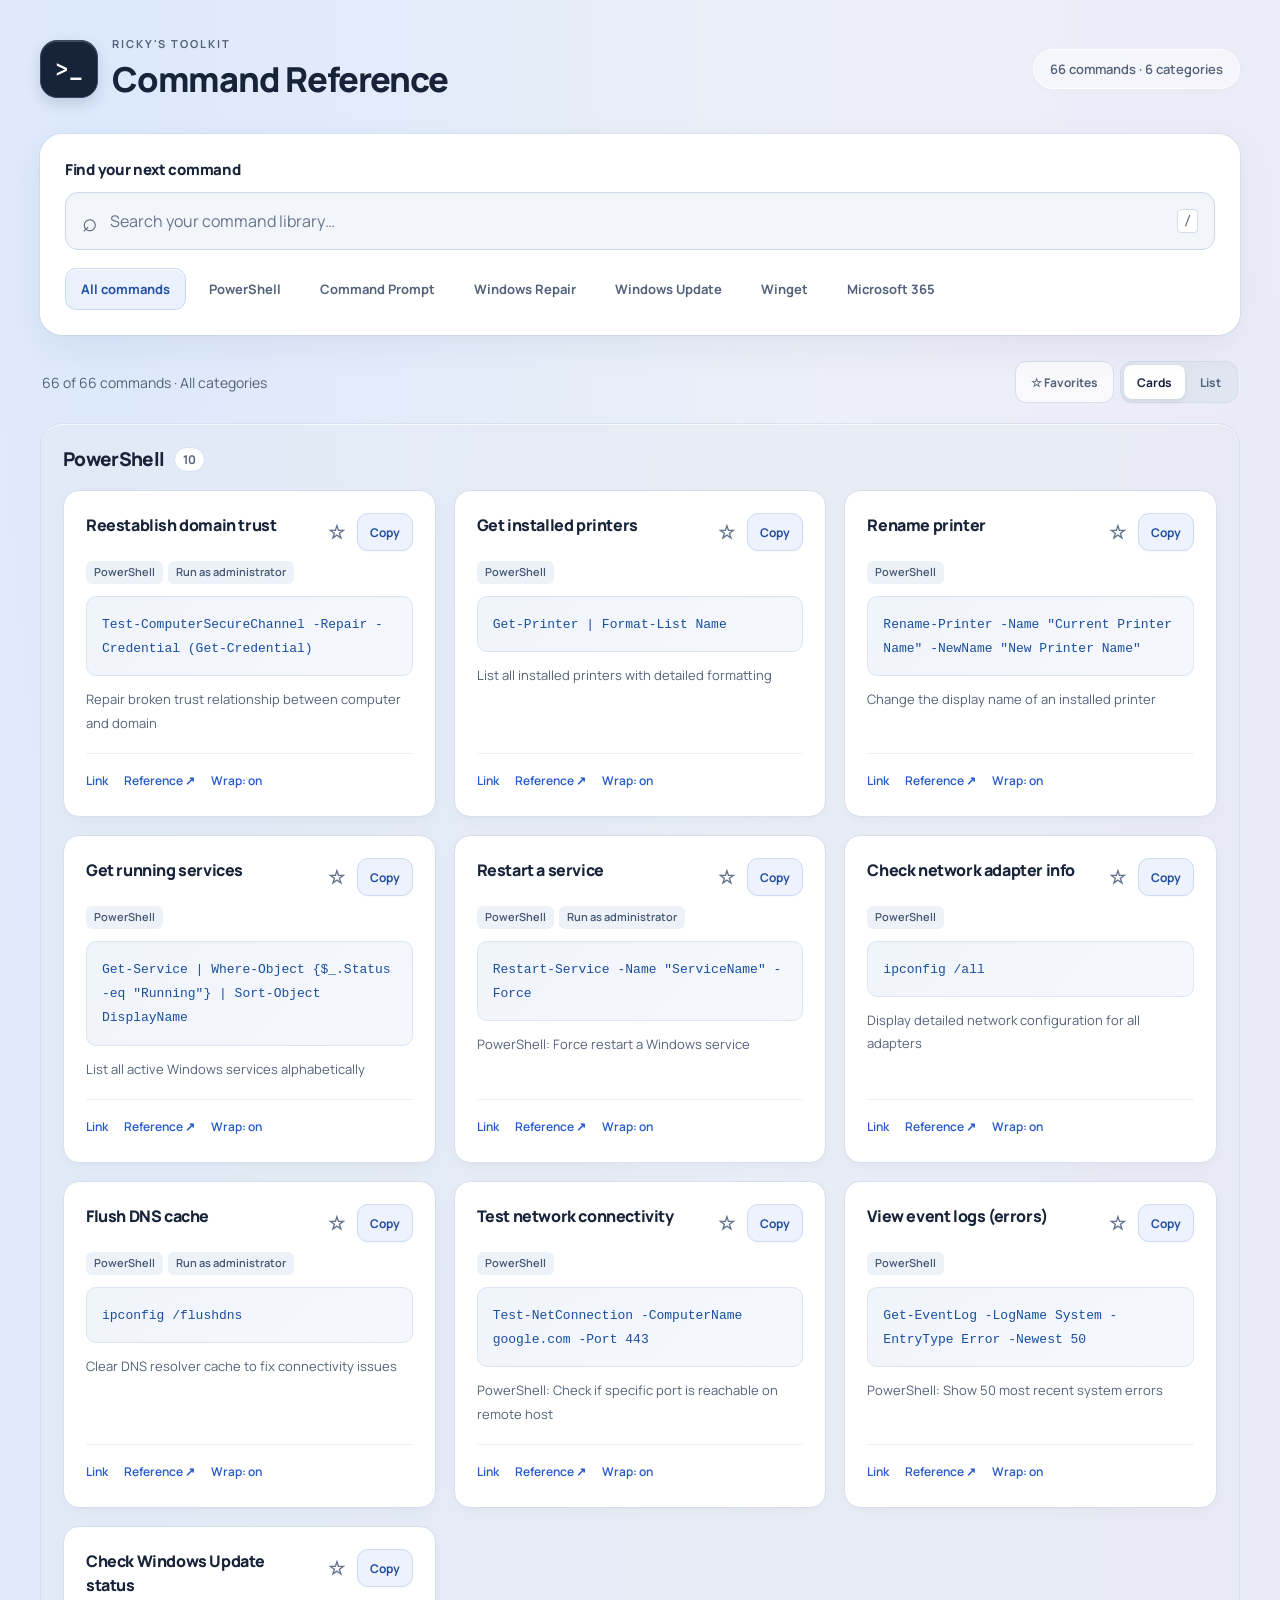
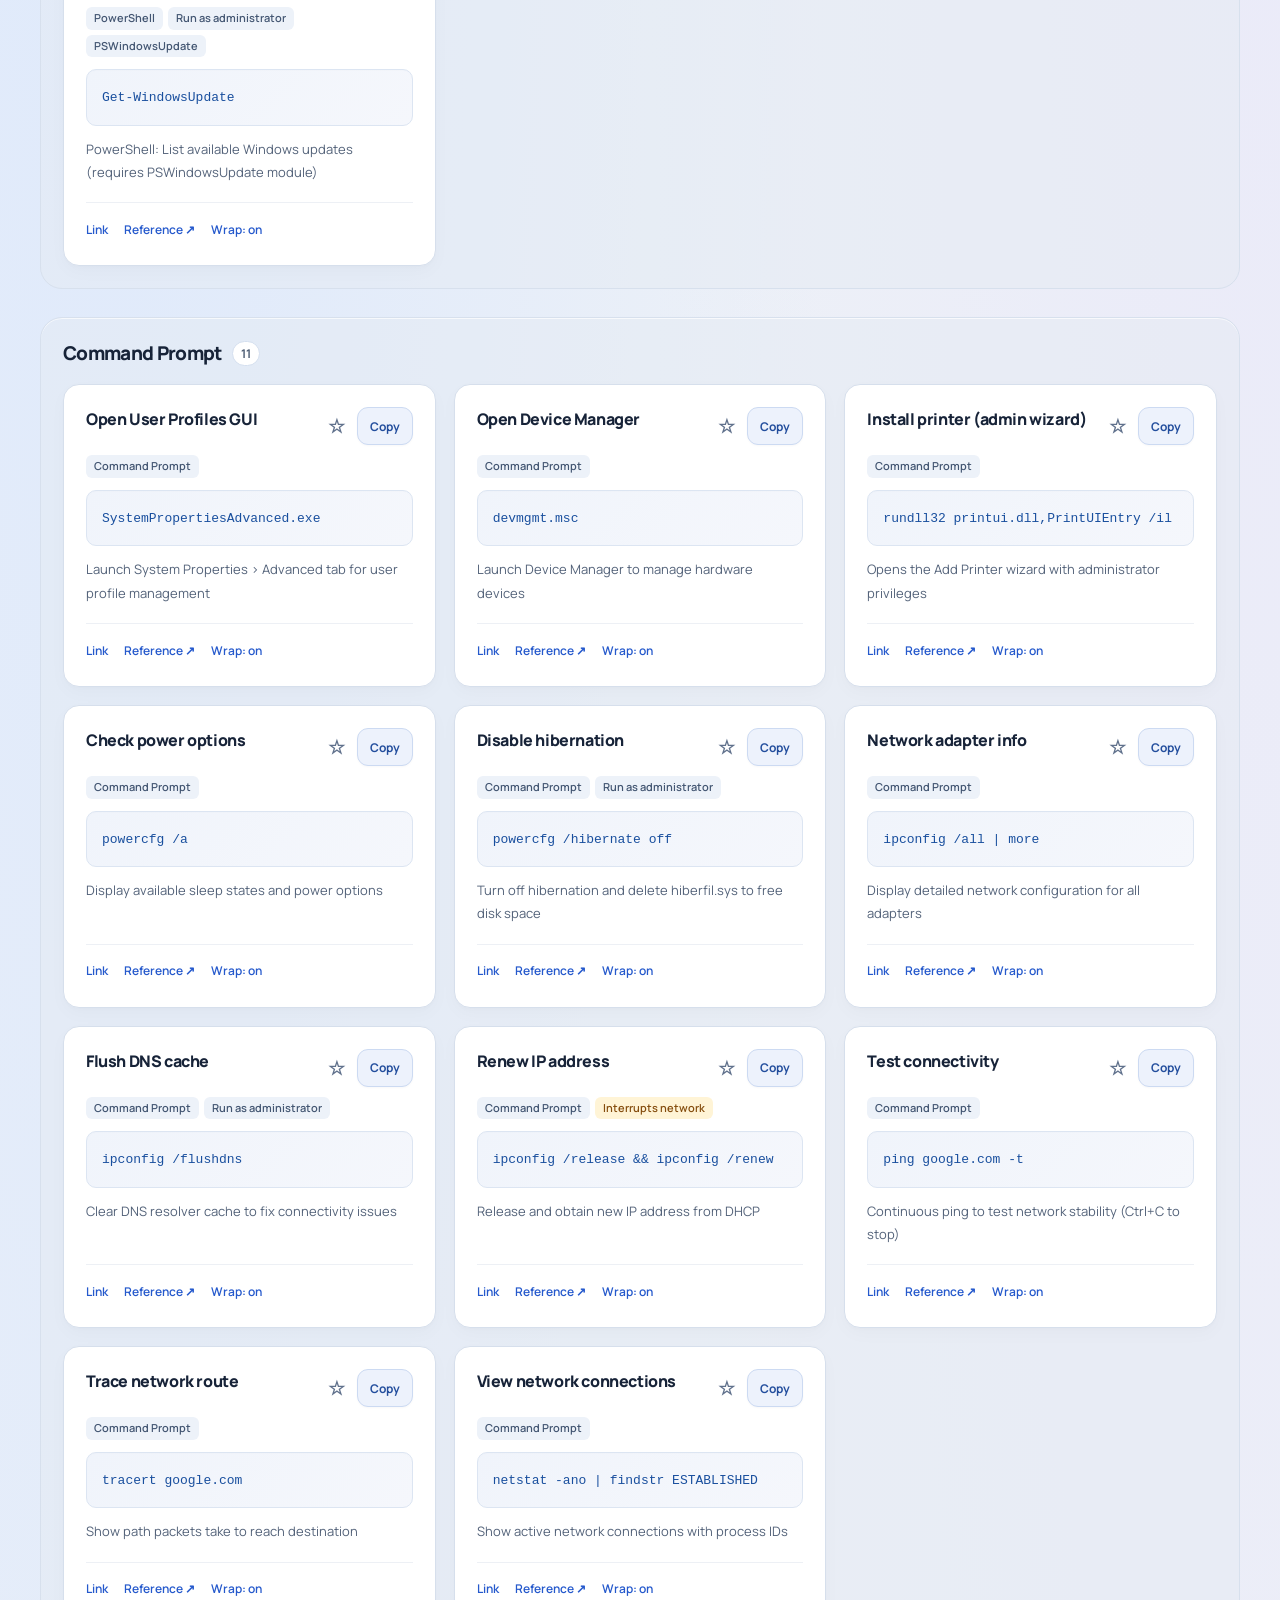
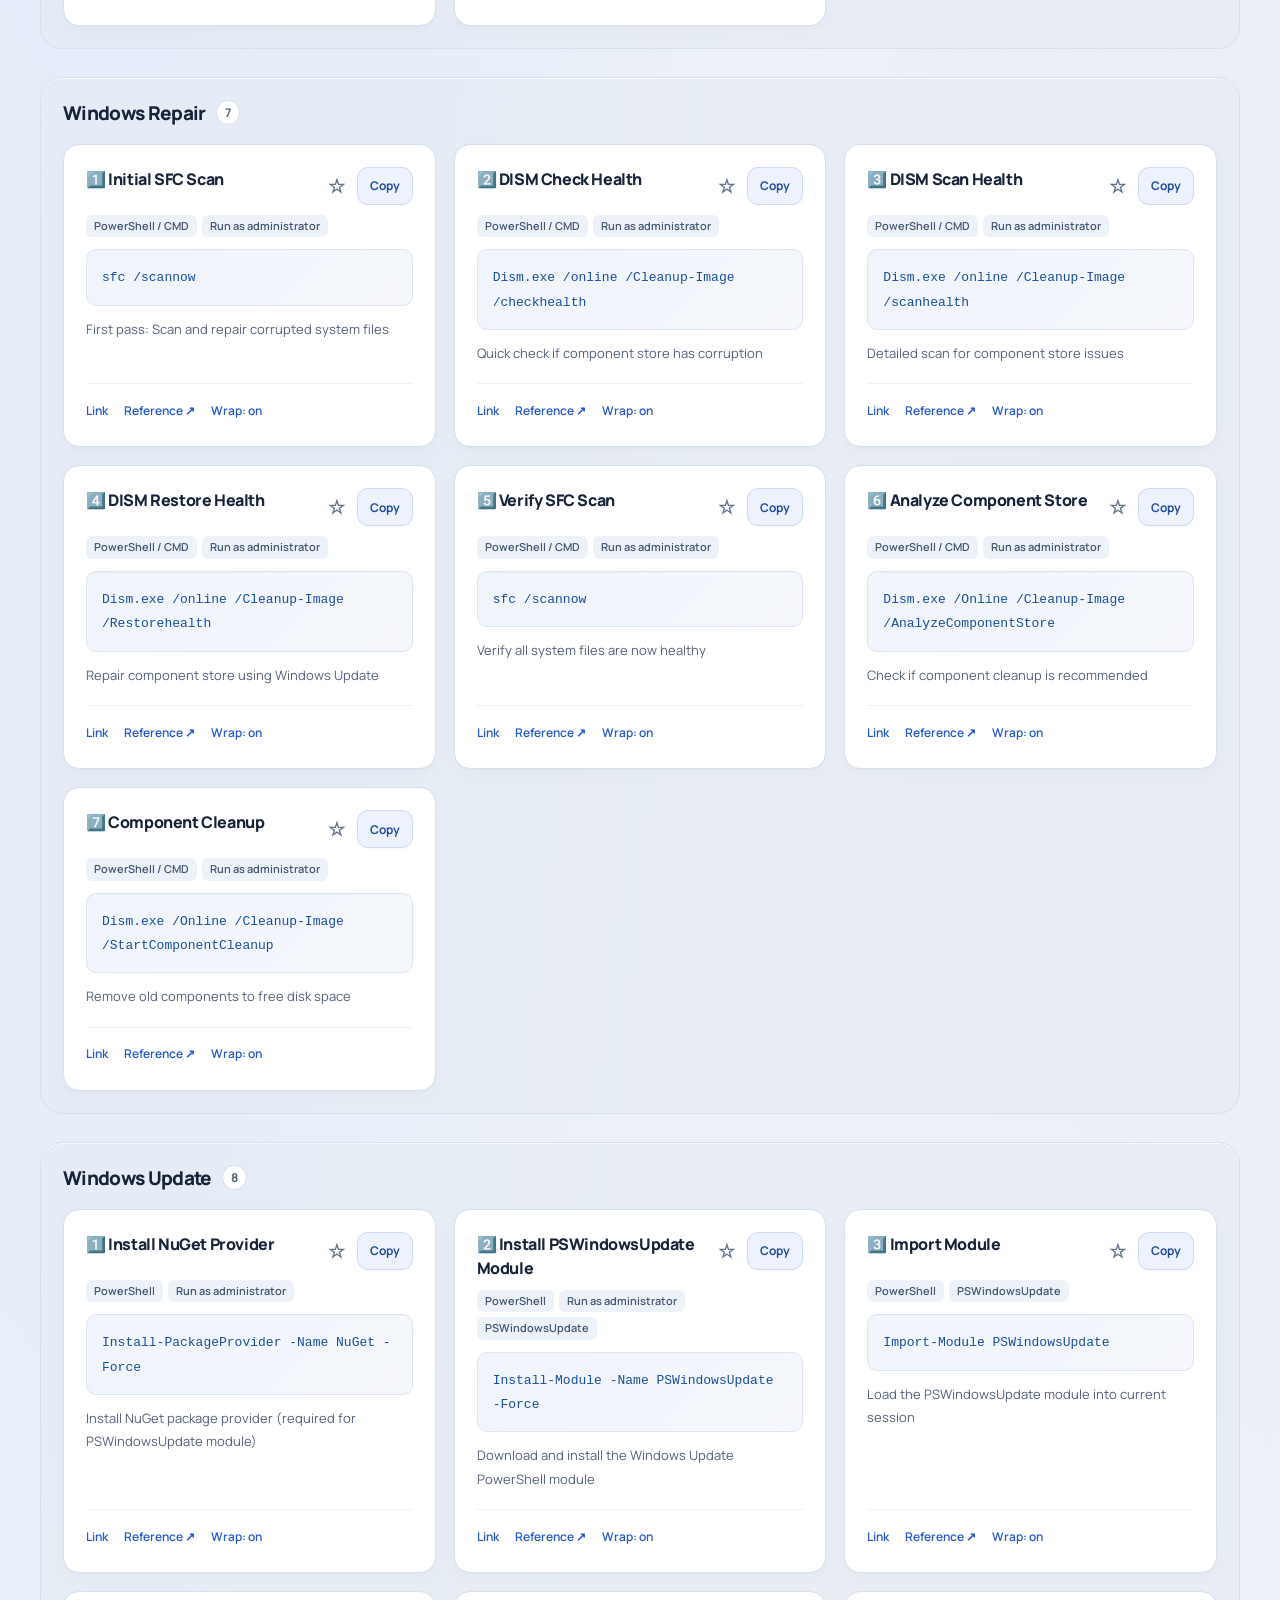
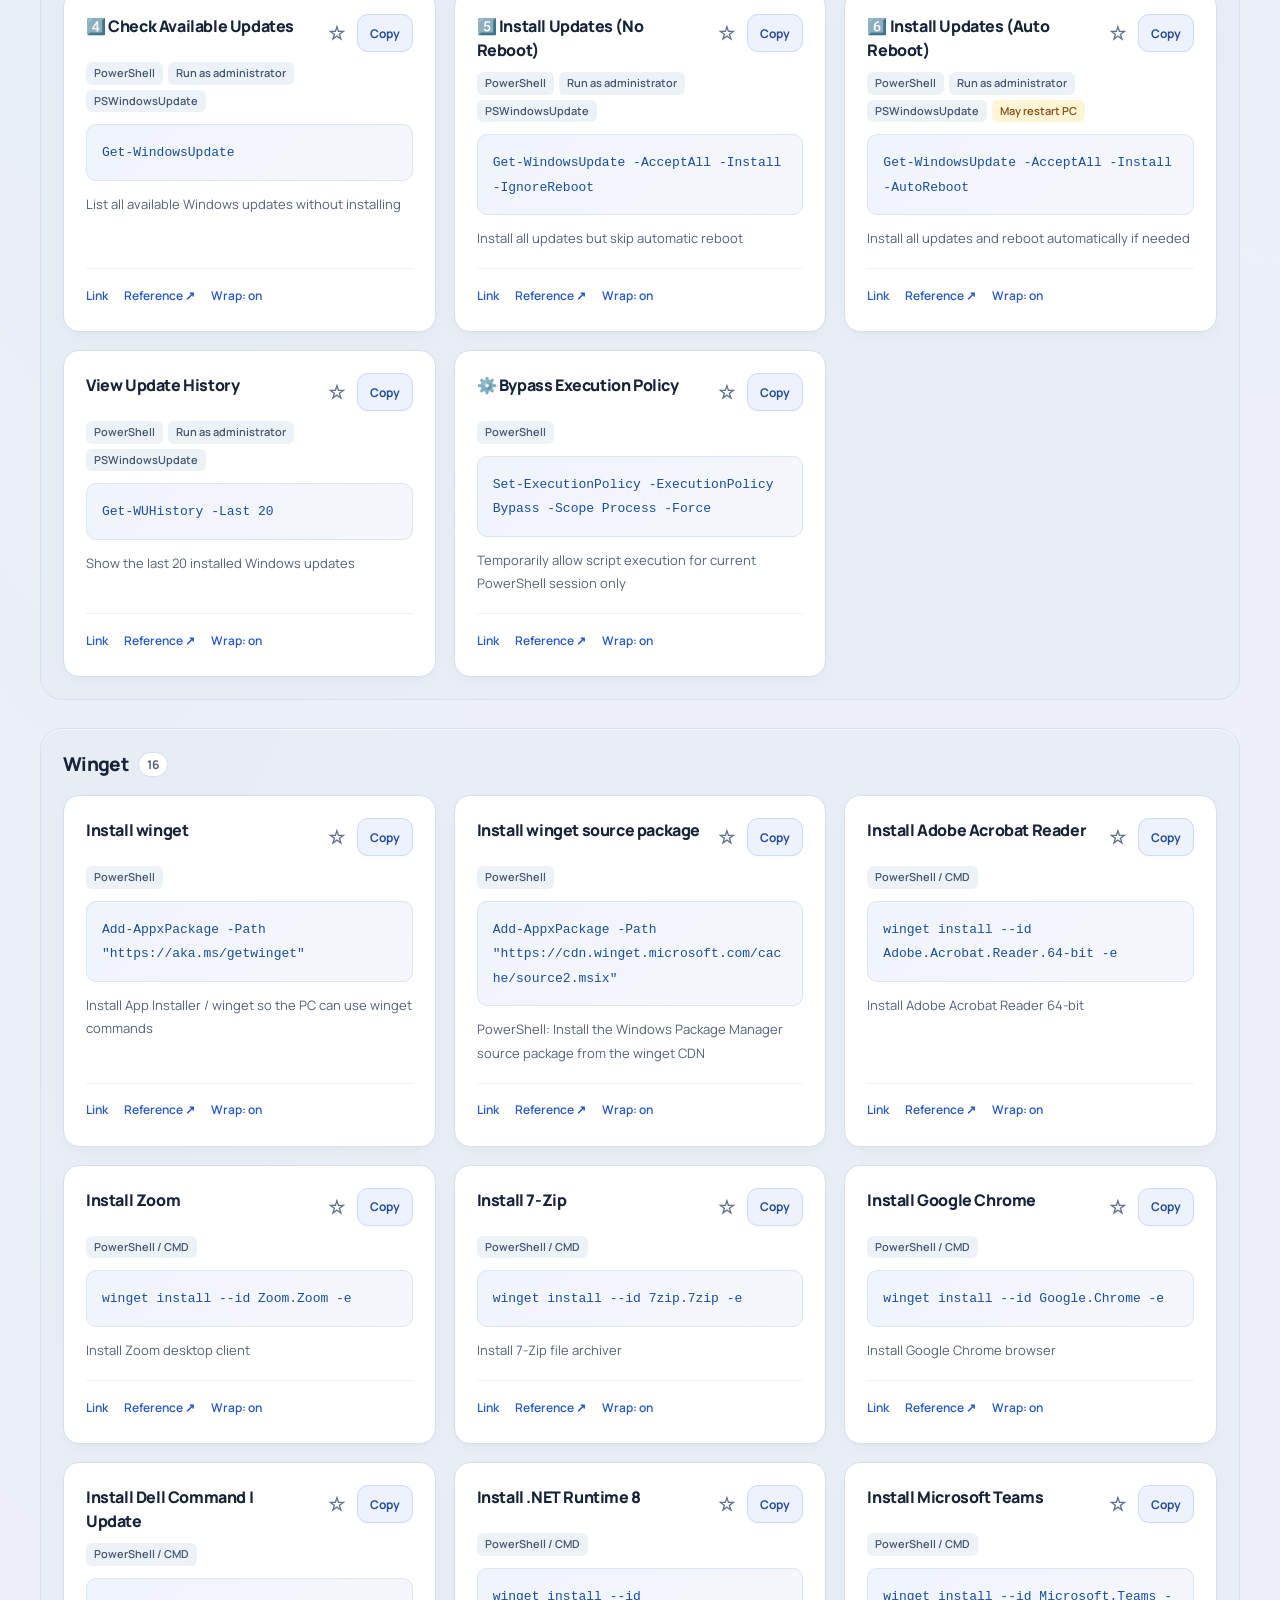
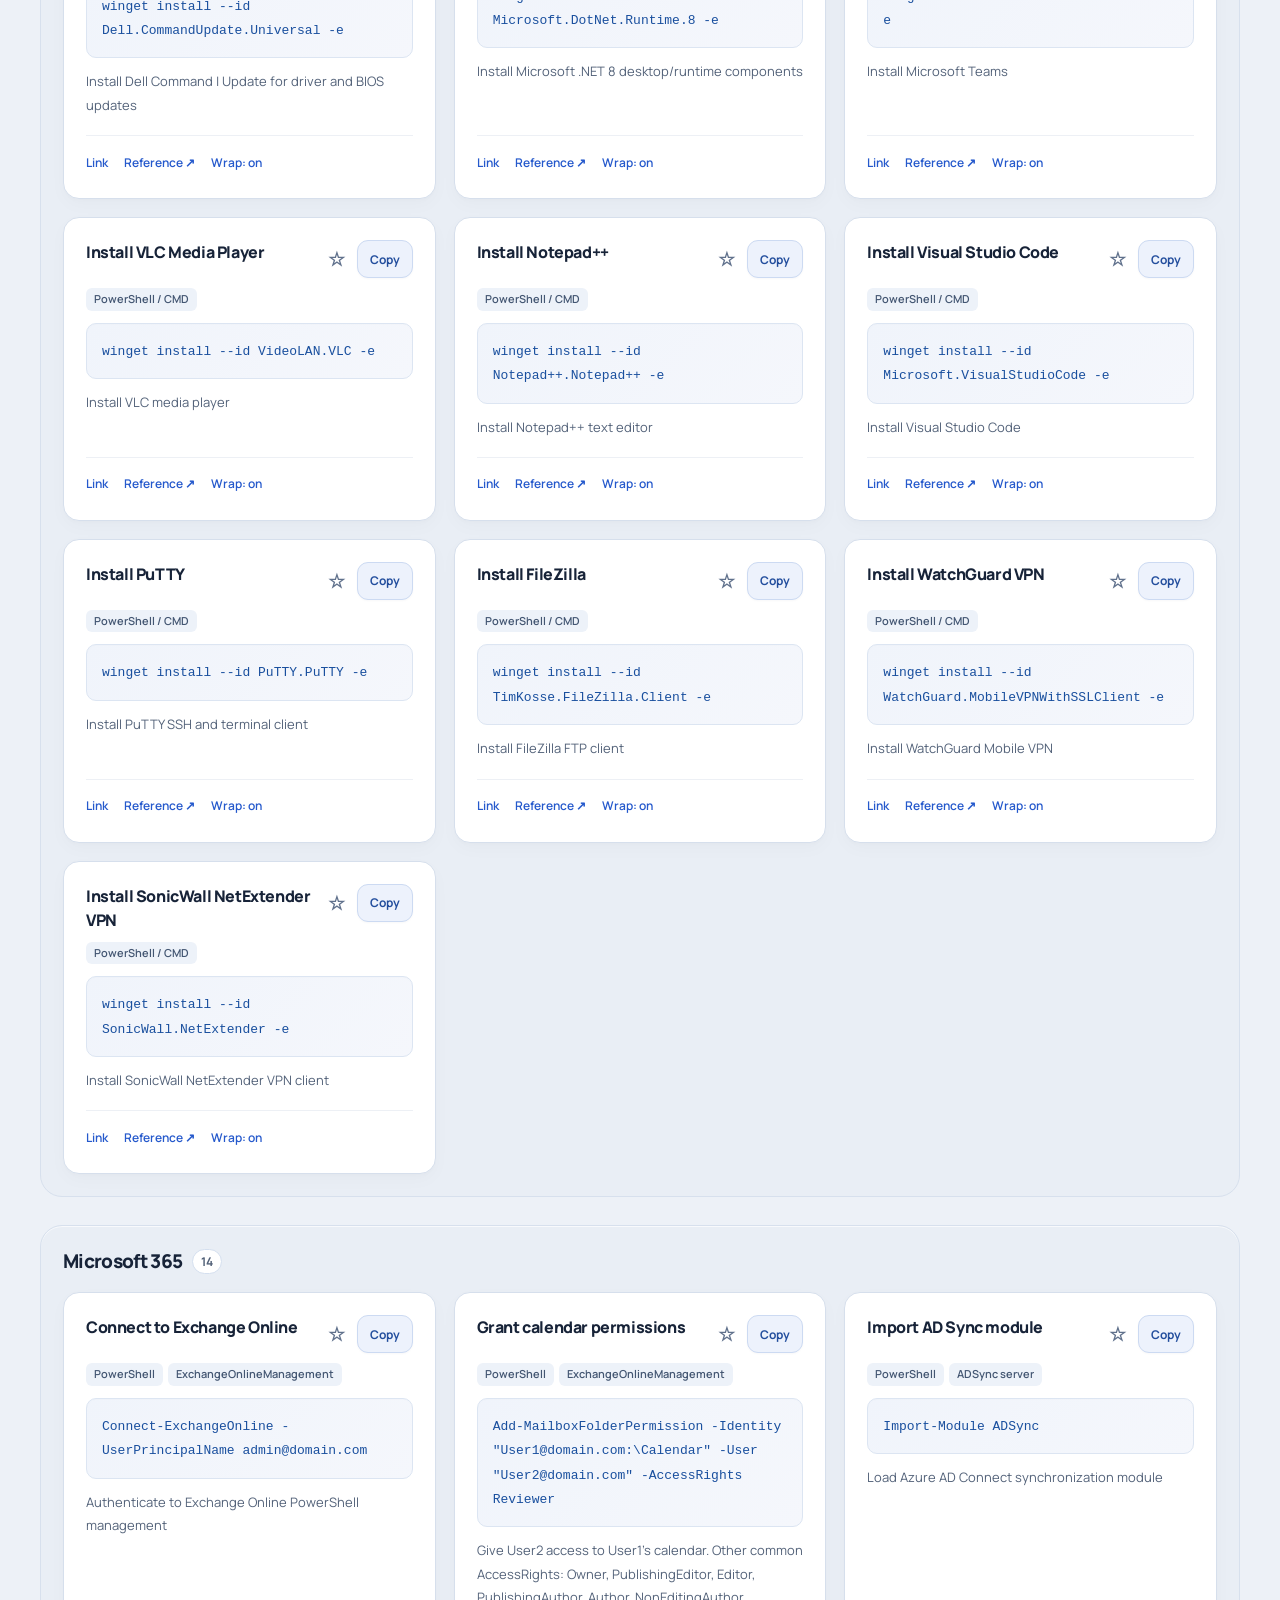
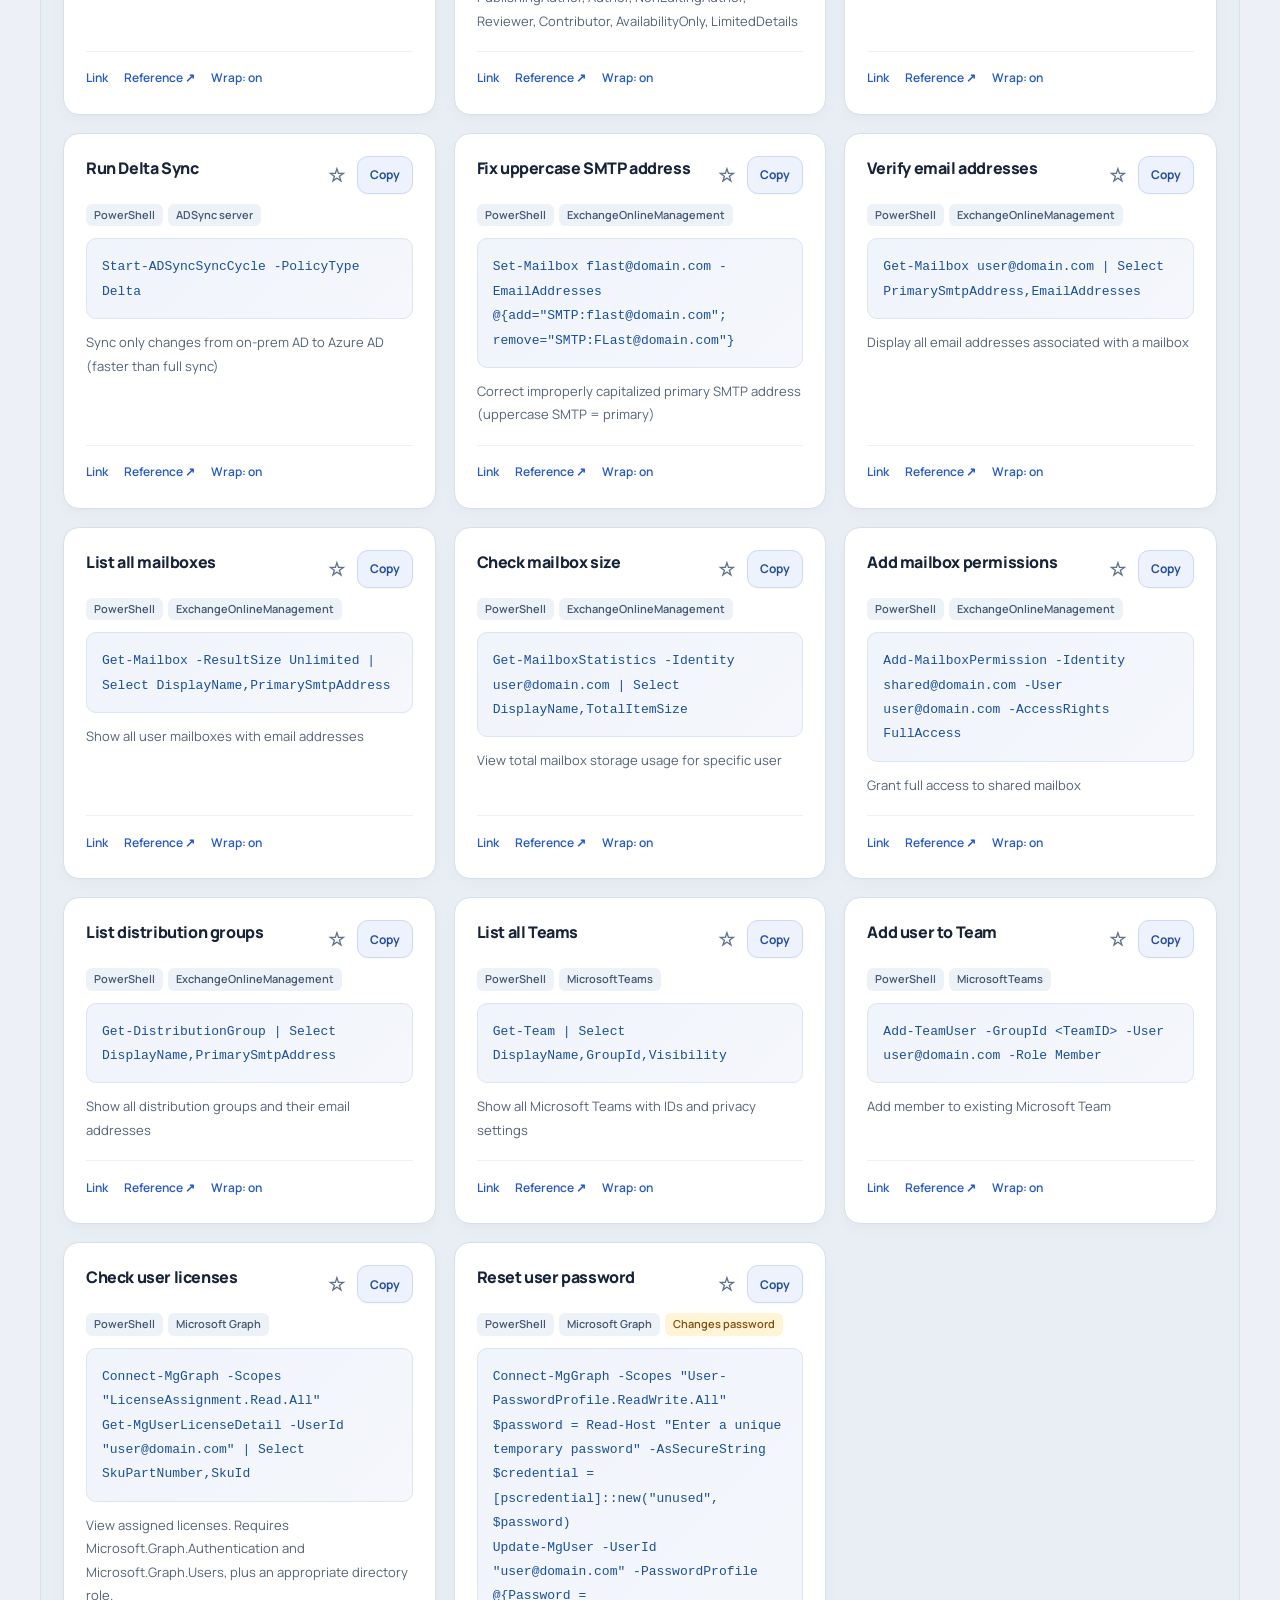
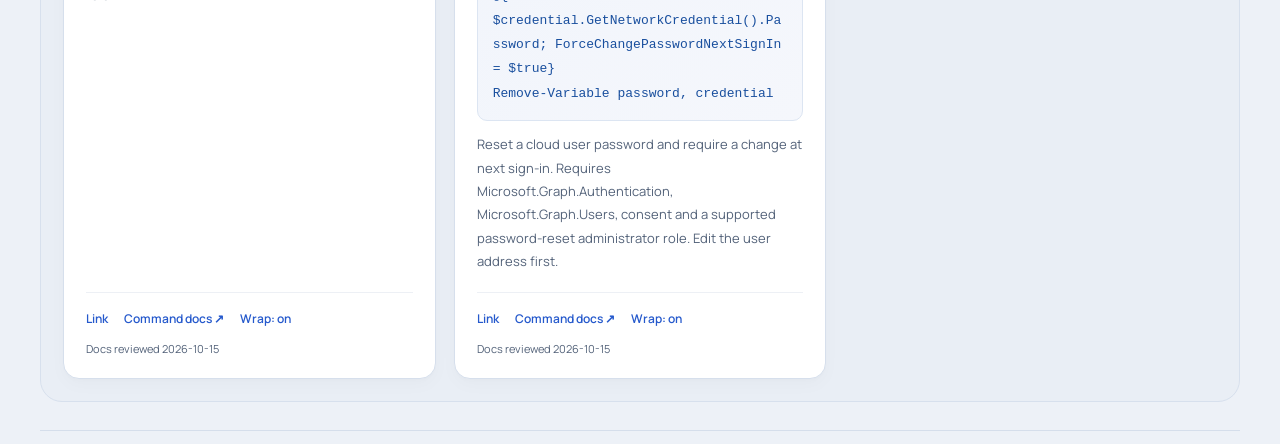
==== commit cade1d65: "Astra Update #2" ====
--- a/index.html
+++ b/index.html
@@ -9,7 +9,7 @@
   <link rel="icon" type="image/png" href="/favicon.png">
   <link rel="preconnect" href="https://fonts.googleapis.com">
   <link rel="preconnect" href="https://fonts.gstatic.com" crossorigin>
-  <link href="https://fonts.googleapis.com/css2?family=JetBrains+Mono:wght@400;600&family=Outfit:wght@400;500;600;700;800&display=swap" rel="stylesheet">
+  <link href="https://fonts.googleapis.com/css2?family=JetBrains+Mono:wght@400;600&family=Manrope:wght@400;500;600;700;800&display=swap" rel="stylesheet">
   <link rel="stylesheet" href="styles.css">
   <script src="commands.js" defer></script>
   <script src="app.js" defer></script>
@@ -23,7 +23,7 @@
     </header>
     <section class="search-panel" aria-label="Find commands">
       <label for="searchInput">Find your next command</label>
-      <div class="search-box"><span aria-hidden="true" class="search-icon">⌕</span><input type="search" id="searchInput" placeholder="Search names, commands or descriptions" autocomplete="off"><button id="clearSearch" type="button" hidden>Clear</button><kbd aria-hidden="true">/</kbd></div>
+      <div class="search-box"><span aria-hidden="true" class="search-icon">⌕</span><input type="search" id="searchInput" placeholder="Search your command library…" autocomplete="off"><button id="clearSearch" type="button" hidden>Clear</button><kbd aria-hidden="true">/</kbd></div>
       <div class="toolbar"><nav id="filters" aria-label="Command categories"></nav><label class="mobile-category" for="categorySelect">Category<select id="categorySelect"></select></label></div>
     </section>
     <div class="results-toolbar">
--- a/styles.css
+++ b/styles.css
@@ -1,60 +1,74 @@
-:root { color-scheme: light; --ink:#0f172a; --muted:#526178; --blue:#2563eb; --border:#dbe3ee; --surface:#fff; --page:#f6f8fc; font-family:'Outfit',sans-serif; color:var(--ink); background:var(--page); }
+:root { color-scheme: light; --ink:#172338; --muted:#536279; --blue:#2559cc; --border:#d5deeb; --surface:#fff; --page:#edf1f7; font-family:'Manrope',sans-serif; color:var(--ink); background:var(--page); }
 * { box-sizing:border-box; }
-body { margin:0; background:radial-gradient(ellipse at top left,#eaf1ff,transparent 55%); min-height:100vh; }
+body { margin:0; background:radial-gradient(ellipse at 8% 0%,#dce8fc,transparent 45%),radial-gradient(ellipse at 100% 12%,#e8e4fa80,transparent 35%); min-height:100vh; }
 button,input,select { font:inherit; }
 button,a,input,select { -webkit-tap-highlight-color:transparent; }
-button { cursor:pointer; border:1px solid var(--border); background:white; color:var(--muted); border-radius:9px; min-height:40px; padding:8px 13px; font-weight:600; }
+button { cursor:pointer; border:1px solid var(--border); background:white; color:var(--muted); border-radius:11px; min-height:42px; padding:9px 15px; font-weight:700; transition:background .16s ease,box-shadow .16s ease,border-color .16s ease; }
 button:hover { background:#edf3ff; color:var(--blue); border-color:#a7bff0; }
 button[aria-pressed='true'] { background:var(--ink); border-color:var(--ink); color:white; }
 :focus-visible { outline:3px solid #2563eb; outline-offset:3px; }
 [hidden] { display:none!important; }
 a { color:var(--blue); text-underline-offset:3px; }
-.container { max-width:1400px; padding:32px 32px 16px; margin:auto; }
-.header { display:flex; justify-content:space-between; gap:20px; align-items:center; margin-bottom:28px; }
+.container { max-width:1480px; padding:36px 40px 20px; margin:auto; }
+.header { display:flex; justify-content:space-between; gap:20px; align-items:center; margin-bottom:32px; }
 .brand { display:flex; align-items:center; gap:14px; }
-.brand-icon { font:600 23px 'JetBrains Mono',monospace; color:#fff; background:var(--ink); border-radius:14px; width:54px; height:54px; display:grid; place-items:center; }
-.eyebrow { margin:0 0 4px; font-size:11px; letter-spacing:.16em; font-weight:700; color:var(--muted); }
-h1 { margin:0; font-size:clamp(1.4rem,3vw,2rem); font-weight:700; letter-spacing:-.035em; }
-.catalog-summary { color:var(--muted); font-size:14px; white-space:nowrap; }
-.search-panel { position:sticky; top:12px; z-index:5; background:#fffffffa; border:1px solid var(--border); padding:20px; border-radius:16px; box-shadow:0 4px 16px #13274d08; }
-.search-panel>label { display:block; margin-bottom:10px; font-weight:600; font-size:14px; }
-.search-box { display:flex; align-items:center; gap:8px; border:1px solid #b9c9df; border-radius:10px; padding:0 12px; background:#f8faff; }
+.brand-icon { font:600 23px 'JetBrains Mono',monospace; color:#fff; background:var(--ink); border:1px solid #344765; box-shadow:0 6px 14px #17233825,inset 0 1px 0 #ffffff30; border-radius:17px; width:58px; height:58px; flex-shrink:0; display:grid; place-items:center; }
+.eyebrow { margin:0 0 4px; font-size:11px; letter-spacing:.18em; font-weight:700; color:var(--muted); }
+h1 { margin:0; font-size:clamp(1.5rem,3vw,2.15rem); font-weight:800; letter-spacing:-.035em; }
+.catalog-summary { color:var(--muted); font-size:13px; font-weight:600; white-space:nowrap; padding:10px 16px; border:1px solid #ffffff; background:#ffffff85; border-radius:999px; box-shadow:0 2px 8px #17233805; }
+.search-panel { position:sticky; top:12px; z-index:5; background:#fffffffa; border:1px solid #fff; padding:24px; border-radius:22px; box-shadow:0 2px 4px #17233804,0 12px 36px #203a6010,0 0 0 1px #cdd7e580; }
+.search-panel>label { display:block; margin-bottom:12px; font-weight:800; font-size:15px; letter-spacing:-.02em; }
+.search-box { display:flex; align-items:center; gap:8px; border:1px solid #cbd7e8; border-radius:13px; padding:0 16px; background:#f2f5fa; box-shadow:inset 0 2px 4px #17233804; }
 .search-box:focus-within { outline:3px solid #2563eb30; border-color:var(--blue); }
 .search-icon { color:var(--muted); font-size:26px; }
-input { width:100%; min-width:0; padding:14px 4px; border:0; background:transparent; color:var(--ink); font-size:16px; }
+input { width:100%; min-width:0; padding:17px 4px; border:0; background:transparent; color:var(--ink); font-size:16px; }
 input:focus { outline:none; }
 input::placeholder { color:#66758b; }
 input::-webkit-search-cancel-button { display:none; }
 kbd { font:12px 'JetBrains Mono',monospace; padding:3px 6px; border:1px solid var(--border); border-radius:4px; color:var(--muted); background:#fff; }
 #clearSearch { border:0; padding:6px; min-height:36px; }
-.toolbar { margin-top:14px; }
+.toolbar { margin-top:18px; }
 #filters { display:flex; flex-wrap:wrap; gap:7px; }
-#filters button { font-size:13px; }
+#filters button { font-size:13px; border-color:transparent; background:transparent; color:#52627a; }
+#filters button:hover { background:#edf2fa; color:var(--ink); }
+#filters button[aria-pressed="true"] { background:#eaf0fc; color:#214ea7; border-color:#c8d8f4; box-shadow:inset 0 1px 0 #fff; }
 .mobile-category { display:none; }
-.results-toolbar { display:flex; justify-content:space-between; align-items:center; gap:12px; margin:22px 0; }
+.results-toolbar { display:flex; justify-content:space-between; align-items:center; gap:12px; margin:26px 2px 20px; }
 #resultCount { margin:0; font-size:14px; color:var(--muted); }
 .view-controls,.view-controls>div { display:flex; gap:6px; }
-.view-controls button { font-size:13px; }
-.category-section { margin-bottom:30px; }
-.category-header { display:flex; align-items:center; gap:10px; margin-bottom:14px; }
-h2 { margin:0; font-size:18px; letter-spacing:-.02em; }
-.category-count { font-size:12px; color:var(--muted); background:#e7edf6; border-radius:20px; padding:3px 8px; }
-.commands-grid { display:grid; grid-template-columns:repeat(auto-fill,minmax(min(100%,350px),1fr)); gap:14px; }
-.command-card { min-width:0; padding:18px; border:1px solid var(--border); border-radius:13px; background:var(--surface); scroll-margin-top:230px; }
+.view-controls button { font-size:12px; }
+.view-controls>div { background:#dfe6f0; border:1px solid #d3dce9; border-radius:12px; padding:3px; gap:2px; }
+.view-controls>div button { min-height:34px; border:0; background:transparent; padding:6px 13px; border-radius:8px; }
+.view-controls>div button[aria-pressed="true"] { color:var(--ink); background:white; box-shadow:0 2px 5px #17233816; }
+#favoritesOnly { align-self:center; background:#ffffffb0; }
+#favoritesOnly[aria-pressed="true"] { background:var(--ink); }
+.category-section { margin-bottom:28px; padding:22px; background:#e5ebf480; border:1px solid #d7e0ed; border-radius:22px; box-shadow:inset 0 1px 0 #ffffffb0; }
+.category-header { display:flex; align-items:center; gap:10px; margin-bottom:18px; }
+h2 { margin:0; font-size:19px; font-weight:800; letter-spacing:-.035em; }
+.category-count { font-size:12px; color:var(--muted); background:#fff; border:1px solid #d4dfef; font-weight:700; border-radius:20px; padding:3px 8px; }
+.commands-grid { display:grid; grid-template-columns:repeat(auto-fill,minmax(min(100%,360px),1fr)); gap:18px; }
+.command-card { min-width:0; padding:22px; border:1px solid #d6dfec; border-radius:16px; background:var(--surface); scroll-margin-top:260px; box-shadow:0 2px 3px #17233803,0 6px 18px #17233806; display:flex; flex-direction:column; transition:box-shadow .18s ease,border-color .18s ease; }
 .command-card:target { border-color:var(--blue); box-shadow:0 0 0 3px #2563eb25; }
 .command-header { display:flex; gap:10px; align-items:flex-start; justify-content:space-between; margin-bottom:10px; }
-h3 { font-size:15px; line-height:1.4; margin:0; font-weight:600; }
+h3 { font-size:16px; line-height:1.5; margin:0; font-weight:800; letter-spacing:-.025em; }
 .card-actions { display:flex; gap:5px; flex-shrink:0; }
-.card-actions button { font-size:12px; min-height:36px; padding:6px 10px; }
+.card-actions button { font-size:12px; min-height:38px; padding:7px 12px; }
+.card-actions button:last-child { background:#edf2fc; border-color:#ccdaf2; color:#234e9d; box-shadow:0 1px 2px #17233808; }
+.card-actions button:last-child:hover { background:#dce8fd; border-color:#a0bce9; }
+.card-actions .favorite-btn { border-color:transparent; color:#60718c; background:transparent; font-size:19px; padding:4px 6px; min-width:30px; }
+.card-actions .favorite-btn[aria-pressed="true"] { color:#996419; background:#fff4d6; }
+.command-card:hover { border-color:#bbcbe2; box-shadow:0 4px 8px #17233805,0 12px 26px #1723380b; }
 .favorite-btn { min-width:36px; }
 .badges { display:flex; flex-wrap:wrap; gap:5px; margin-bottom:12px; }
-.badge { font-size:11px; line-height:1.5; padding:2px 7px; border-radius:5px; color:#435672; background:#edf2f9; }
+.badge { font-size:11px; line-height:1.5; padding:3px 8px; border-radius:6px; font-weight:600; color:#435672; background:#edf2f9; }
 .badge.attention { color:#854d0e; background:#fff4d6; }
-pre { margin:0 0 12px; padding:12px; background:#f5f8fd; border:1px solid #e4ebf5; border-radius:8px; overflow-x:auto; white-space:pre-wrap; overflow-wrap:anywhere; word-break:normal; color:#194f9e; line-height:1.6; font:12px/1.7 'JetBrains Mono',monospace; }
+pre { margin:0 0 12px; padding:15px; background:linear-gradient(135deg,#f0f4fb,#f5f7fc); border:1px solid #dce5f2; border-radius:10px; box-shadow:inset 0 1px 2px #17233803; overflow-x:auto; white-space:pre-wrap; overflow-wrap:anywhere; word-break:normal; color:#194f9e; line-height:1.6; font:13px/1.8 'JetBrains Mono',monospace; }
 pre.nowrap { white-space:pre; overflow-wrap:normal; }
-.command-description { color:var(--muted); font-size:13px; line-height:1.6; margin:0 0 12px; }
-.card-footer { display:flex; align-items:center; flex-wrap:wrap; gap:12px; font-size:12px; }
-.card-footer button { font-size:12px; padding:0; min-height:28px; border:0; color:var(--blue); background:none; font-weight:400; }
+.command-description { color:var(--muted); font-size:13px; line-height:1.8; margin:0 0 18px; }
+.card-footer { display:flex; align-items:center; flex-wrap:wrap; gap:16px; font-size:12px; margin-top:auto; padding-top:12px; border-top:1px solid #edf0f5; }
+.card-footer a { text-decoration:none; font-weight:600; }
+.card-footer a:hover { text-decoration:underline; }
+.card-footer button { font-size:12px; padding:0; min-height:28px; border:0; color:var(--blue); background:none; font-weight:600; }
 .reviewed { font-size:11px; color:var(--muted); margin:8px 0 0; }
 .list-view .commands-grid { grid-template-columns:1fr; }
 .list-view .command-card { padding:16px 20px; }
@@ -64,5 +78,5 @@
 #copyStatus:not(:empty) { position:fixed; bottom:22px; left:50%; transform:translateX(-50%); max-width:calc(100% - 32px); width:max-content; background:var(--ink); color:white; padding:12px 18px; border-radius:10px; z-index:10; box-shadow:0 4px 20px #0f172a20; font-size:14px; }
 .skip-link { position:fixed; left:12px; top:-100px; z-index:20; padding:12px; background:white; }
 .skip-link:focus { top:12px; }
-@media(max-width:700px) { .container { padding:20px 16px 10px; } .header { align-items:flex-start; flex-direction:column; gap:8px; margin-bottom:18px; } .catalog-summary { margin:0 0 0 68px; } .search-panel { top:6px; padding:14px; } #filters { display:none; } .mobile-category { display:flex; align-items:center; gap:12px; font-size:13px; color:var(--muted); } select { flex:1; min-width:0; padding:10px; border:1px solid var(--border); border-radius:8px; background:white; color:var(--ink); } .search-box kbd { display:none; } .results-toolbar { align-items:flex-start; flex-direction:column; margin:18px 0; } .view-controls { width:100%; justify-content:space-between; } .command-card { padding:15px; } .card-actions button { min-height:44px; } footer { flex-direction:column; } }
+@media(max-width:700px) { .container { padding:20px 16px 10px; } .header { align-items:flex-start; flex-direction:column; gap:8px; margin-bottom:18px; } .catalog-summary { margin:0 0 0 68px; } .search-panel { top:6px; padding:16px; border-radius:18px; } #filters { display:none; } .mobile-category { display:flex; align-items:center; gap:12px; font-size:13px; color:var(--muted); } select { flex:1; min-width:0; padding:10px; border:1px solid var(--border); border-radius:8px; background:white; color:var(--ink); } .search-box kbd { display:none; } .results-toolbar { align-items:flex-start; flex-direction:column; margin:18px 0; } .view-controls { width:100%; justify-content:space-between; } .category-section { padding:12px; border-radius:18px; margin-left:-4px; margin-right:-4px; } .category-header { padding:4px; } .commands-grid { gap:12px; } .command-card { padding:17px; } .command-header { flex-wrap:wrap; } .command-header h3 { flex:1; min-width:140px; } .catalog-summary { padding:0; background:none; border:0; box-shadow:none; } .card-actions button { min-height:44px; } footer { flex-direction:column; } }
 @media(prefers-reduced-motion:reduce) { *,*::before,*::after { animation:none!important; transition:none!important; scroll-behavior:auto!important; } }
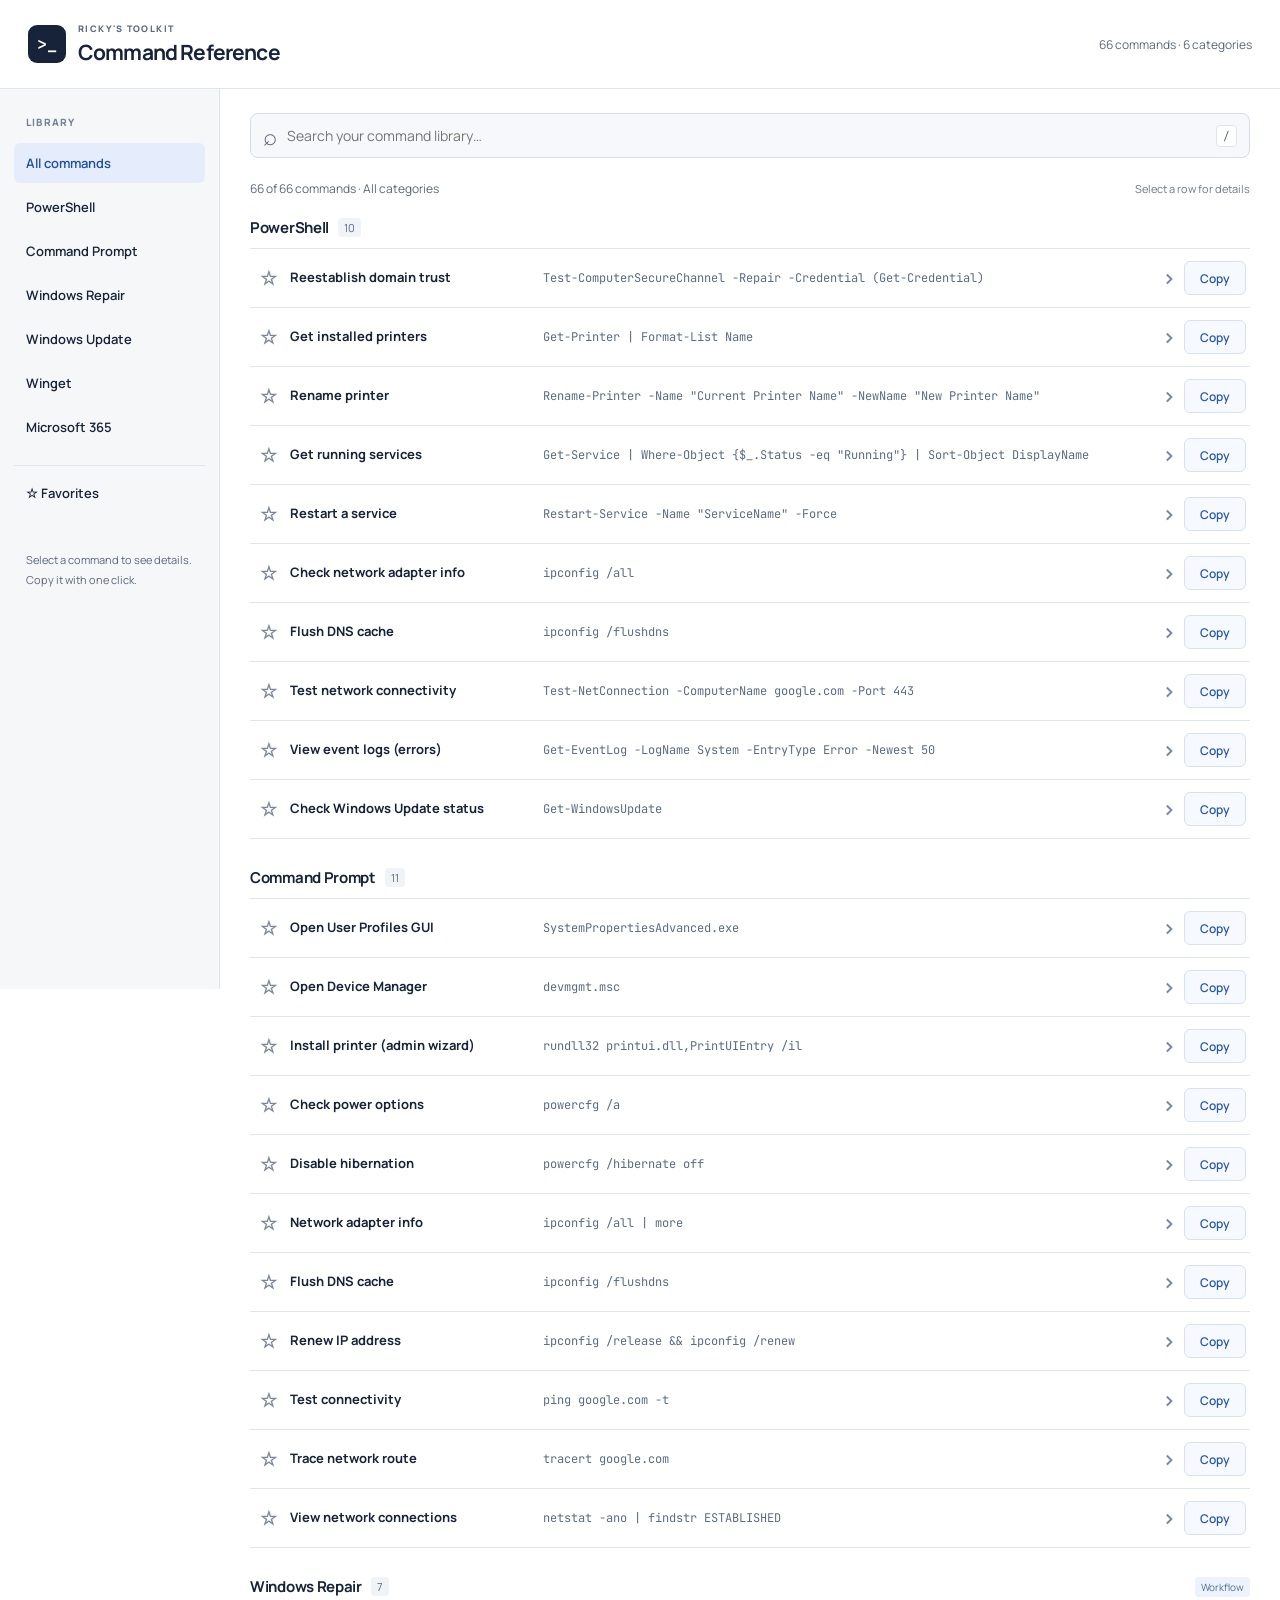
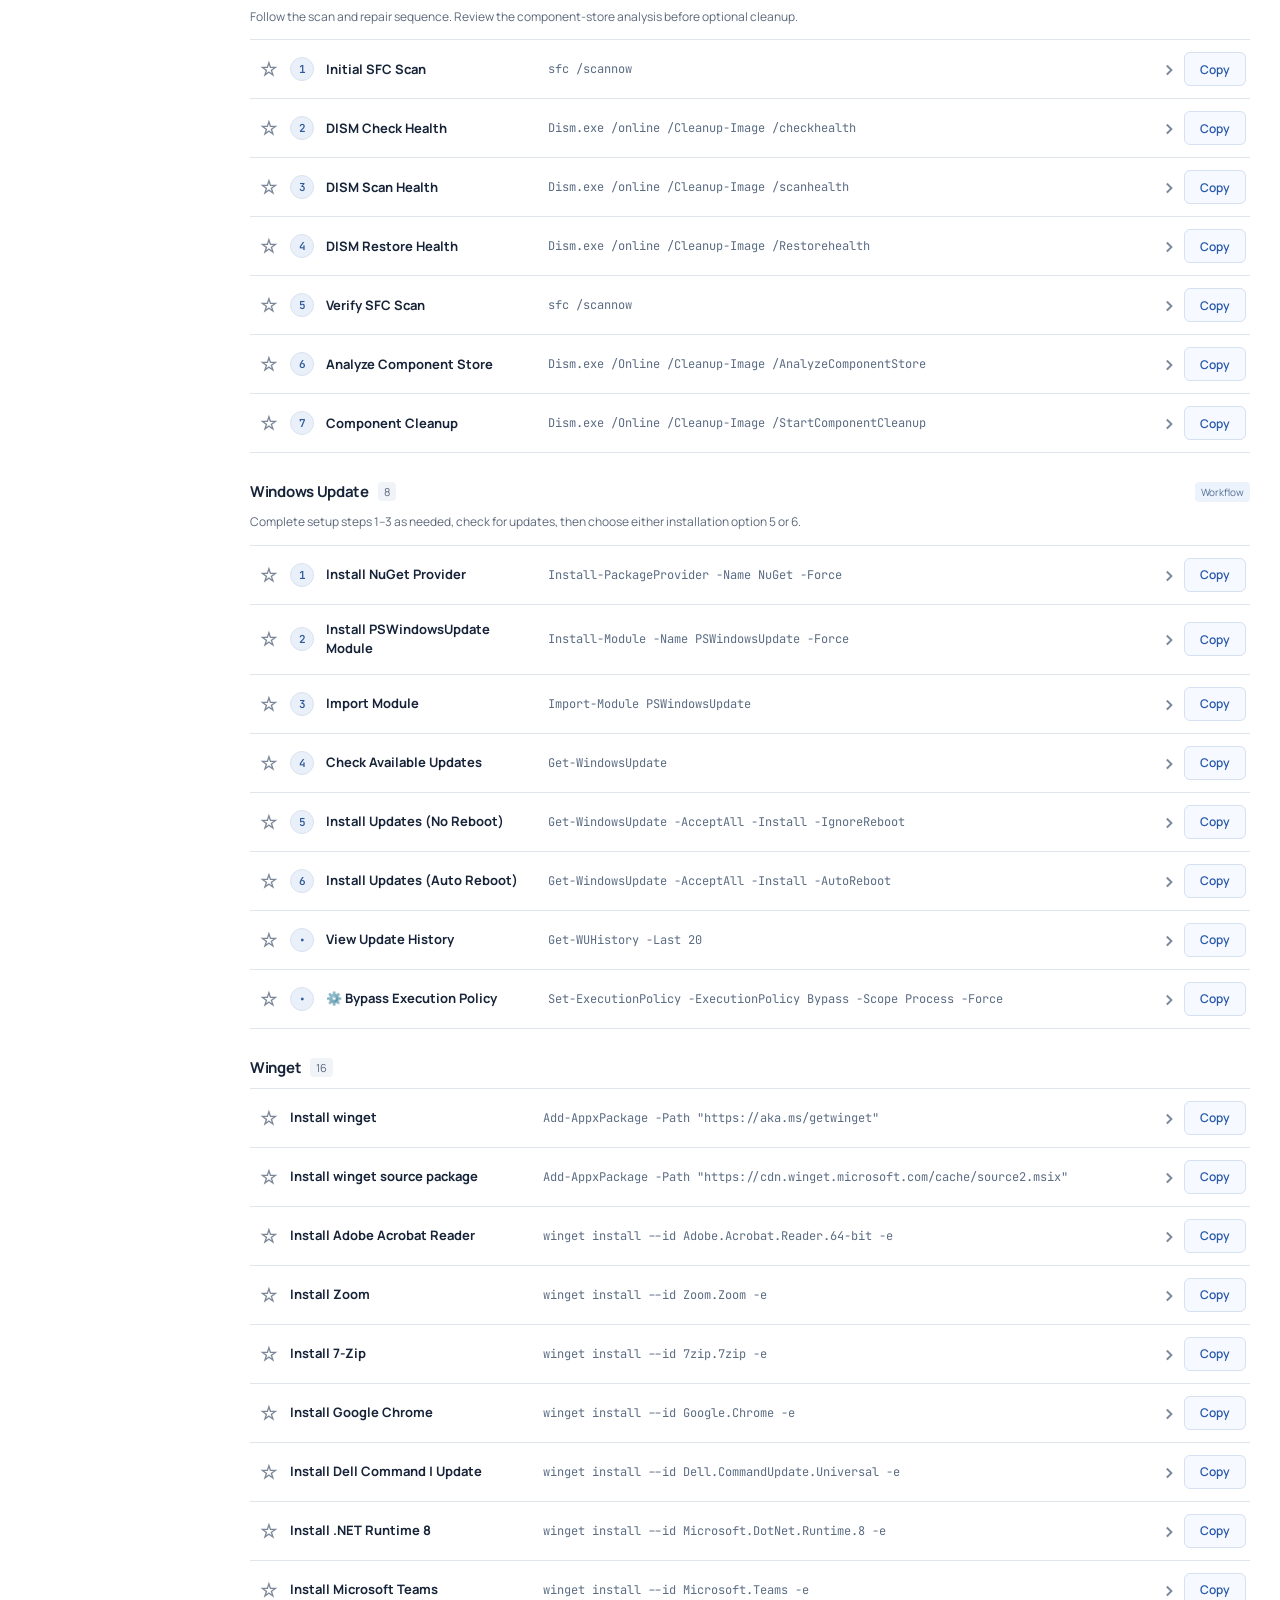
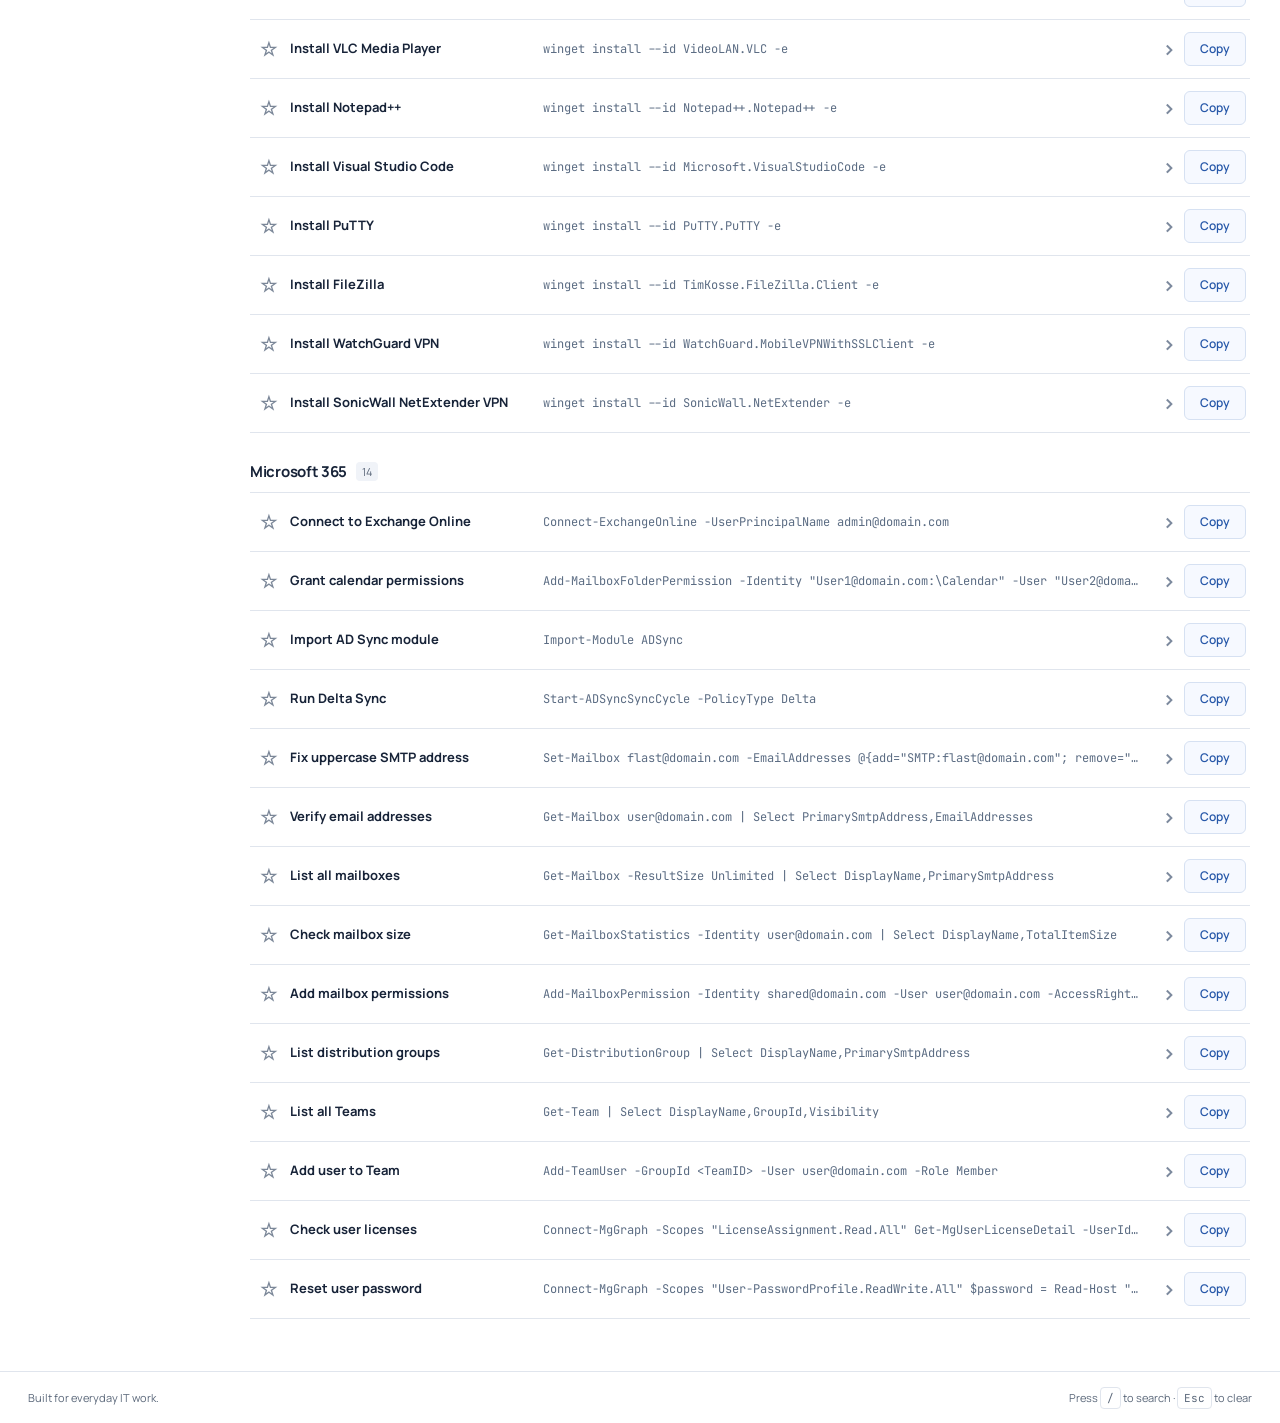
==== commit ae55dd16: "Revamp" ====
--- a/index.html
+++ b/index.html
@@ -21,18 +21,22 @@
       <div class="brand"><span class="brand-icon" aria-hidden="true">&gt;_</span><div><p class="eyebrow">RICKY'S TOOLKIT</p><h1>Command Reference</h1></div></div>
       <p class="catalog-summary" id="catalogSummary"></p>
     </header>
+    <div class="workspace">
+    <aside class="sidebar" aria-label="Library navigation"><p class="nav-label">LIBRARY</p><nav id="filters" aria-label="Command categories"></nav><button type="button" id="favoritesOnly" aria-pressed="false">☆ Favorites</button><p class="sidebar-help">Select a command to see details.<br>Copy it with one click.</p></aside>
+    <div class="library">
     <section class="search-panel" aria-label="Find commands">
-      <label for="searchInput">Find your next command</label>
+      <label class="sr-only" for="searchInput">Find your next command</label>
       <div class="search-box"><span aria-hidden="true" class="search-icon">⌕</span><input type="search" id="searchInput" placeholder="Search your command library…" autocomplete="off"><button id="clearSearch" type="button" hidden>Clear</button><kbd aria-hidden="true">/</kbd></div>
-      <div class="toolbar"><nav id="filters" aria-label="Command categories"></nav><label class="mobile-category" for="categorySelect">Category<select id="categorySelect"></select></label></div>
+      <div class="toolbar"><label class="mobile-category" for="categorySelect">Category<select id="categorySelect"></select></label></div>
     </section>
     <div class="results-toolbar">
       <p id="resultCount" role="status" aria-live="polite" aria-atomic="true"></p>
-      <div class="view-controls"><button type="button" id="favoritesOnly" aria-pressed="false">☆ Favorites</button><div role="group" aria-label="View"><button type="button" id="cardsView" aria-pressed="true">Cards</button><button type="button" id="listView" aria-pressed="false">List</button></div></div>
+      <span class="results-hint">Select a row for details</span>
     </div>
     <main id="commandsContainer" tabindex="-1"></main>
     <div id="noResults" hidden><h2>No matching commands</h2><p>Try another search, category, or save a favorite using the star button.</p><button type="button" id="resetFilters">Reset filters</button></div>
     <noscript><p>This reference needs JavaScript to display and search commands. Please enable JavaScript and reload.</p></noscript>
+    </div></div>
     <footer>Built for everyday IT work. <span>Press <kbd>/</kbd> to search · <kbd>Esc</kbd> to clear</span></footer>
   </div>
   <div id="copyStatus" role="status" aria-live="polite" aria-atomic="true"></div>
--- a/styles.css
+++ b/styles.css
@@ -1,82 +1,86 @@
-:root { color-scheme: light; --ink:#172338; --muted:#536279; --blue:#2559cc; --border:#d5deeb; --surface:#fff; --page:#edf1f7; font-family:'Manrope',sans-serif; color:var(--ink); background:var(--page); }
+:root { color-scheme:light; --ink:#172338; --muted:#5b687a; --blue:#245ac5; --border:#e0e5ed; font-family:'Manrope',sans-serif; color:var(--ink); background:#fff; }
 * { box-sizing:border-box; }
-body { margin:0; background:radial-gradient(ellipse at 8% 0%,#dce8fc,transparent 45%),radial-gradient(ellipse at 100% 12%,#e8e4fa80,transparent 35%); min-height:100vh; }
+body { margin:0; }
 button,input,select { font:inherit; }
-button,a,input,select { -webkit-tap-highlight-color:transparent; }
-button { cursor:pointer; border:1px solid var(--border); background:white; color:var(--muted); border-radius:11px; min-height:42px; padding:9px 15px; font-weight:700; transition:background .16s ease,box-shadow .16s ease,border-color .16s ease; }
-button:hover { background:#edf3ff; color:var(--blue); border-color:#a7bff0; }
-button[aria-pressed='true'] { background:var(--ink); border-color:var(--ink); color:white; }
-:focus-visible { outline:3px solid #2563eb; outline-offset:3px; }
+button { cursor:pointer; color:var(--ink); background:#fff; border:1px solid var(--border); border-radius:6px; min-height:34px; padding:6px 12px; font-weight:600; }
+button:hover { background:#f0f4fa; }
+:focus-visible { outline:3px solid #3478ed; outline-offset:2px; }
 [hidden] { display:none!important; }
 a { color:var(--blue); text-underline-offset:3px; }
-.container { max-width:1480px; padding:36px 40px 20px; margin:auto; }
-.header { display:flex; justify-content:space-between; gap:20px; align-items:center; margin-bottom:32px; }
-.brand { display:flex; align-items:center; gap:14px; }
-.brand-icon { font:600 23px 'JetBrains Mono',monospace; color:#fff; background:var(--ink); border:1px solid #344765; box-shadow:0 6px 14px #17233825,inset 0 1px 0 #ffffff30; border-radius:17px; width:58px; height:58px; flex-shrink:0; display:grid; place-items:center; }
-.eyebrow { margin:0 0 4px; font-size:11px; letter-spacing:.18em; font-weight:700; color:var(--muted); }
-h1 { margin:0; font-size:clamp(1.5rem,3vw,2.15rem); font-weight:800; letter-spacing:-.035em; }
-.catalog-summary { color:var(--muted); font-size:13px; font-weight:600; white-space:nowrap; padding:10px 16px; border:1px solid #ffffff; background:#ffffff85; border-radius:999px; box-shadow:0 2px 8px #17233805; }
-.search-panel { position:sticky; top:12px; z-index:5; background:#fffffffa; border:1px solid #fff; padding:24px; border-radius:22px; box-shadow:0 2px 4px #17233804,0 12px 36px #203a6010,0 0 0 1px #cdd7e580; }
-.search-panel>label { display:block; margin-bottom:12px; font-weight:800; font-size:15px; letter-spacing:-.02em; }
-.search-box { display:flex; align-items:center; gap:8px; border:1px solid #cbd7e8; border-radius:13px; padding:0 16px; background:#f2f5fa; box-shadow:inset 0 2px 4px #17233804; }
-.search-box:focus-within { outline:3px solid #2563eb30; border-color:var(--blue); }
-.search-icon { color:var(--muted); font-size:26px; }
-input { width:100%; min-width:0; padding:17px 4px; border:0; background:transparent; color:var(--ink); font-size:16px; }
+.container { max-width:1600px; margin:auto; }
+.header { display:flex; align-items:center; justify-content:space-between; gap:16px; padding:22px 28px; border-bottom:1px solid var(--border); }
+.brand { display:flex; align-items:center; gap:12px; }
+.brand-icon { display:grid; place-items:center; width:38px; height:38px; border-radius:9px; color:#fff; background:var(--ink); font:600 17px 'JetBrains Mono',monospace; flex-shrink:0; }
+.eyebrow { margin:0 0 3px; font-size:9px; letter-spacing:.16em; font-weight:800; color:var(--muted); }
+h1 { font-size:21px; letter-spacing:-.04em; margin:0; }
+.catalog-summary { font-size:12px; color:var(--muted); }
+.workspace { display:grid; grid-template-columns:220px minmax(0,1fr); min-height:calc(100vh - 155px); }
+.sidebar { background:#f6f7f9; border-right:1px solid var(--border); padding:26px 14px; position:sticky; top:0; align-self:start; height:100vh; max-height:100vh; overflow:auto; }
+.nav-label { font-size:10px; font-weight:800; color:#758194; letter-spacing:.12em; margin:0 12px 14px; }
+#filters { display:flex; flex-direction:column; gap:4px; }
+#filters button { text-align:left; border:0; background:transparent; font-size:13px; padding:10px 12px; min-height:40px; }
+#filters button:hover { background:#eaeef5; }
+#filters button[aria-pressed='true'] { background:#e5edfc; color:#214f9f; }
+#favoritesOnly { width:100%; text-align:left; border:0; border-top:1px solid var(--border); border-radius:0; margin-top:18px; padding:18px 12px 12px; background:transparent; font-size:13px; }
+#favoritesOnly[aria-pressed='true'] { color:var(--blue); background:#e5edfc; }
+.sidebar-help { font-size:11px; line-height:1.8; color:var(--muted); padding:12px; margin-top:24px; }
+.library { min-width:0; padding:24px 30px; }
+.search-panel { position:sticky; top:0; z-index:5; padding:12px 0; margin-top:-12px; background:#fff; }
+.search-box { display:flex; gap:10px; align-items:center; background:#f6f8fb; border:1px solid #d5dce7; border-radius:8px; padding:0 12px; }
+.search-box:focus-within { border-color:var(--blue); box-shadow:0 0 0 3px #245ac515; }
+.search-icon { font-size:24px; color:var(--muted); }
+input { border:0; background:transparent; width:100%; min-width:0; padding:12px 0; font-size:14px; color:var(--ink); }
 input:focus { outline:none; }
-input::placeholder { color:#66758b; }
 input::-webkit-search-cancel-button { display:none; }
-kbd { font:12px 'JetBrains Mono',monospace; padding:3px 6px; border:1px solid var(--border); border-radius:4px; color:var(--muted); background:#fff; }
-#clearSearch { border:0; padding:6px; min-height:36px; }
-.toolbar { margin-top:18px; }
-#filters { display:flex; flex-wrap:wrap; gap:7px; }
-#filters button { font-size:13px; border-color:transparent; background:transparent; color:#52627a; }
-#filters button:hover { background:#edf2fa; color:var(--ink); }
-#filters button[aria-pressed="true"] { background:#eaf0fc; color:#214ea7; border-color:#c8d8f4; box-shadow:inset 0 1px 0 #fff; }
+#clearSearch { border:0; font-size:12px; background:transparent; }
+kbd { font:11px 'JetBrains Mono',monospace; border:1px solid var(--border); padding:3px 6px; border-radius:4px; color:var(--muted); background:white; }
 .mobile-category { display:none; }
-.results-toolbar { display:flex; justify-content:space-between; align-items:center; gap:12px; margin:26px 2px 20px; }
-#resultCount { margin:0; font-size:14px; color:var(--muted); }
-.view-controls,.view-controls>div { display:flex; gap:6px; }
-.view-controls button { font-size:12px; }
-.view-controls>div { background:#dfe6f0; border:1px solid #d3dce9; border-radius:12px; padding:3px; gap:2px; }
-.view-controls>div button { min-height:34px; border:0; background:transparent; padding:6px 13px; border-radius:8px; }
-.view-controls>div button[aria-pressed="true"] { color:var(--ink); background:white; box-shadow:0 2px 5px #17233816; }
-#favoritesOnly { align-self:center; background:#ffffffb0; }
-#favoritesOnly[aria-pressed="true"] { background:var(--ink); }
-.category-section { margin-bottom:28px; padding:22px; background:#e5ebf480; border:1px solid #d7e0ed; border-radius:22px; box-shadow:inset 0 1px 0 #ffffffb0; }
-.category-header { display:flex; align-items:center; gap:10px; margin-bottom:18px; }
-h2 { margin:0; font-size:19px; font-weight:800; letter-spacing:-.035em; }
-.category-count { font-size:12px; color:var(--muted); background:#fff; border:1px solid #d4dfef; font-weight:700; border-radius:20px; padding:3px 8px; }
-.commands-grid { display:grid; grid-template-columns:repeat(auto-fill,minmax(min(100%,360px),1fr)); gap:18px; }
-.command-card { min-width:0; padding:22px; border:1px solid #d6dfec; border-radius:16px; background:var(--surface); scroll-margin-top:260px; box-shadow:0 2px 3px #17233803,0 6px 18px #17233806; display:flex; flex-direction:column; transition:box-shadow .18s ease,border-color .18s ease; }
-.command-card:target { border-color:var(--blue); box-shadow:0 0 0 3px #2563eb25; }
-.command-header { display:flex; gap:10px; align-items:flex-start; justify-content:space-between; margin-bottom:10px; }
-h3 { font-size:16px; line-height:1.5; margin:0; font-weight:800; letter-spacing:-.025em; }
-.card-actions { display:flex; gap:5px; flex-shrink:0; }
-.card-actions button { font-size:12px; min-height:38px; padding:7px 12px; }
-.card-actions button:last-child { background:#edf2fc; border-color:#ccdaf2; color:#234e9d; box-shadow:0 1px 2px #17233808; }
-.card-actions button:last-child:hover { background:#dce8fd; border-color:#a0bce9; }
-.card-actions .favorite-btn { border-color:transparent; color:#60718c; background:transparent; font-size:19px; padding:4px 6px; min-width:30px; }
-.card-actions .favorite-btn[aria-pressed="true"] { color:#996419; background:#fff4d6; }
-.command-card:hover { border-color:#bbcbe2; box-shadow:0 4px 8px #17233805,0 12px 26px #1723380b; }
-.favorite-btn { min-width:36px; }
-.badges { display:flex; flex-wrap:wrap; gap:5px; margin-bottom:12px; }
-.badge { font-size:11px; line-height:1.5; padding:3px 8px; border-radius:6px; font-weight:600; color:#435672; background:#edf2f9; }
-.badge.attention { color:#854d0e; background:#fff4d6; }
-pre { margin:0 0 12px; padding:15px; background:linear-gradient(135deg,#f0f4fb,#f5f7fc); border:1px solid #dce5f2; border-radius:10px; box-shadow:inset 0 1px 2px #17233803; overflow-x:auto; white-space:pre-wrap; overflow-wrap:anywhere; word-break:normal; color:#194f9e; line-height:1.6; font:13px/1.8 'JetBrains Mono',monospace; }
+.results-toolbar { display:flex; align-items:center; justify-content:space-between; gap:12px; padding:10px 0 20px; }
+#resultCount { font-size:12px; color:var(--muted); margin:0; }
+.results-hint { font-size:11px; color:#6c788a; }
+.category-section { margin-bottom:28px; }
+.category-header { display:flex; align-items:center; gap:9px; margin-bottom:10px; }
+h2 { margin:0; font-size:15px; letter-spacing:-.02em; }
+.category-count { font-size:11px; padding:2px 6px; background:#f0f3f8; border-radius:4px; color:var(--muted); }
+.command-list { margin:0; padding:0; list-style:none; border-top:1px solid var(--border); }
+.command-row { border-bottom:1px solid var(--border); scroll-margin-top:90px; }
+.command-row:target { background:#f5f8ff; }
+.row-summary { display:flex; align-items:center; gap:8px; min-height:58px; padding:6px 4px; }
+.row-summary:hover { background:#f8faff; }
+.favorite-btn { flex-shrink:0; font-size:19px; padding:3px 5px; min-width:28px; border:0; background:transparent; color:#7b8798; }
+.favorite-btn[aria-pressed='true'] { color:#a36a12; }
+.row-toggle { display:flex; align-items:center; gap:18px; min-width:0; flex:1; border:0; background:transparent; text-align:left; padding:9px 0; border-radius:3px; }
+.row-toggle:hover { background:transparent; }
+.row-name { width:235px; flex-shrink:0; font-size:13px; font-weight:700; line-height:1.5; }
+.code-preview { min-width:0; flex:1; overflow:hidden; white-space:nowrap; text-overflow:ellipsis; font:12px 'JetBrains Mono',monospace; color:#5b6c83; font-weight:400; }
+.chevron { font-size:22px; color:#7c899d; line-height:1; }
+.row-toggle[aria-expanded='true'] .chevron { transform:rotate(90deg); }
+.row-actions { flex-shrink:0; }
+.row-actions button { font-size:12px; color:#2758a9; background:#f6f9ff; border-color:#d6e1f2; min-width:62px; }
+.row-actions button:hover { background:#e7effd; }
+.row-details { padding:10px 20px 20px 40px; background:#f9fbfe; border-top:1px solid #edf1f6; }
+.badges { display:flex; flex-wrap:wrap; gap:6px; margin-bottom:12px; }
+.badge { padding:3px 7px; font-size:11px; color:#50617a; border-radius:4px; background:#eaf0f8; }
+.badge.attention { color:#854d0e; background:#fff1d0; }
+pre { font:13px/1.8 'JetBrains Mono',monospace; color:#244f87; margin:0 0 12px; padding:14px; background:white; border:1px solid #dfe6ef; border-radius:6px; overflow-x:auto; white-space:pre-wrap; overflow-wrap:anywhere; }
 pre.nowrap { white-space:pre; overflow-wrap:normal; }
-.command-description { color:var(--muted); font-size:13px; line-height:1.8; margin:0 0 18px; }
-.card-footer { display:flex; align-items:center; flex-wrap:wrap; gap:16px; font-size:12px; margin-top:auto; padding-top:12px; border-top:1px solid #edf0f5; }
-.card-footer a { text-decoration:none; font-weight:600; }
+.command-description { font-size:13px; color:var(--muted); line-height:1.7; margin:0 0 12px; }
+.card-footer { display:flex; align-items:center; flex-wrap:wrap; gap:18px; font-size:12px; }
+.card-footer button { border:0; color:var(--blue); background:transparent; font-size:12px; padding:3px 0; }
+.card-footer a { text-decoration:none; }
 .card-footer a:hover { text-decoration:underline; }
-.card-footer button { font-size:12px; padding:0; min-height:28px; border:0; color:var(--blue); background:none; font-weight:600; }
-.reviewed { font-size:11px; color:var(--muted); margin:8px 0 0; }
-.list-view .commands-grid { grid-template-columns:1fr; }
-.list-view .command-card { padding:16px 20px; }
-.list-view pre { font-size:13px; }
-#noResults { text-align:center; padding:50px 20px; color:var(--muted); }
-footer { display:flex; justify-content:space-between; gap:12px; border-top:1px solid var(--border); padding:20px 0; margin-top:24px; color:var(--muted); font-size:12px; }
-#copyStatus:not(:empty) { position:fixed; bottom:22px; left:50%; transform:translateX(-50%); max-width:calc(100% - 32px); width:max-content; background:var(--ink); color:white; padding:12px 18px; border-radius:10px; z-index:10; box-shadow:0 4px 20px #0f172a20; font-size:14px; }
-.skip-link { position:fixed; left:12px; top:-100px; z-index:20; padding:12px; background:white; }
+.reviewed { font-size:11px; color:var(--muted); }
+.workflow-label { font-size:10px; color:#526d94; background:#edf3fd; border-radius:4px; padding:3px 6px; margin-left:auto; }
+.workflow-note { margin:0 0 12px; font-size:12px; line-height:1.7; color:var(--muted); }
+.step-number { width:24px; height:24px; display:grid; place-items:center; flex-shrink:0; font:600 11px 'JetBrains Mono',monospace; background:#eaf0fa; border:1px solid #d9e2ef; border-radius:50%; color:#305b99; }
+.workflow .row-toggle { gap:12px; }
+.workflow .row-name { width:210px; }
+#noResults { text-align:center; padding:50px 16px; color:var(--muted); font-size:13px; }
+footer { padding:18px 28px; display:flex; justify-content:space-between; gap:12px; border-top:1px solid var(--border); font-size:11px; color:var(--muted); }
+#copyStatus:not(:empty) { position:fixed; bottom:20px; left:50%; transform:translateX(-50%); width:max-content; max-width:calc(100% - 24px); padding:12px 18px; border-radius:8px; background:var(--ink); color:#fff; font-size:13px; z-index:10; }
+.sr-only { position:absolute; width:1px; height:1px; padding:0; overflow:hidden; clip:rect(0,0,0,0); white-space:nowrap; }
+.skip-link { position:fixed; top:-100px; left:12px; padding:12px; background:white; z-index:20; }
 .skip-link:focus { top:12px; }
-@media(max-width:700px) { .container { padding:20px 16px 10px; } .header { align-items:flex-start; flex-direction:column; gap:8px; margin-bottom:18px; } .catalog-summary { margin:0 0 0 68px; } .search-panel { top:6px; padding:16px; border-radius:18px; } #filters { display:none; } .mobile-category { display:flex; align-items:center; gap:12px; font-size:13px; color:var(--muted); } select { flex:1; min-width:0; padding:10px; border:1px solid var(--border); border-radius:8px; background:white; color:var(--ink); } .search-box kbd { display:none; } .results-toolbar { align-items:flex-start; flex-direction:column; margin:18px 0; } .view-controls { width:100%; justify-content:space-between; } .category-section { padding:12px; border-radius:18px; margin-left:-4px; margin-right:-4px; } .category-header { padding:4px; } .commands-grid { gap:12px; } .command-card { padding:17px; } .command-header { flex-wrap:wrap; } .command-header h3 { flex:1; min-width:140px; } .catalog-summary { padding:0; background:none; border:0; box-shadow:none; } .card-actions button { min-height:44px; } footer { flex-direction:column; } }
-@media(prefers-reduced-motion:reduce) { *,*::before,*::after { animation:none!important; transition:none!important; scroll-behavior:auto!important; } }
+@media(max-width:1100px) { .workspace { grid-template-columns:190px minmax(0,1fr); } .library { padding:22px; } .row-toggle { gap:8px; flex-wrap:wrap; position:relative; padding-right:20px; } .row-name,.workflow .row-name { width:auto; flex:1; } .code-preview { flex-basis:100%; font-size:11px; } .chevron { position:absolute; right:0; top:10px; } .workflow .code-preview { margin-left:36px; } }
+@media(max-width:700px) { .header { padding:18px 16px; } h1 { font-size:18px; } .catalog-summary { display:none; } .workspace { display:block; } .sidebar { height:auto; position:static; padding:0 16px; border-right:0; border-bottom:1px solid var(--border); background:#f6f7f9; } .nav-label,#filters,.sidebar-help { display:none; } #favoritesOnly { margin:0; border:0; padding:10px 0; width:auto; min-height:44px; } .library { padding:16px; } .search-panel { padding:10px 0; } .mobile-category { display:flex; align-items:center; gap:12px; font-size:12px; margin-top:10px; color:var(--muted); } select { flex:1; min-width:0; padding:8px; min-height:40px; background:white; border:1px solid var(--border); border-radius:6px; color:var(--ink); } .results-hint { display:none; } .results-toolbar { padding:8px 0 18px; } .row-summary { gap:4px; padding:6px 0; } .row-name { font-size:12px; } .favorite-btn { min-width:24px; padding:3px; min-height:44px; } .row-actions button { padding:6px 8px; min-width:52px; min-height:44px; } .row-details { padding:14px 10px; } .search-box kbd { display:none; } footer { padding:16px; flex-direction:column; } .command-row { scroll-margin-top:140px; } }
+@media(prefers-reduced-motion:reduce) { *,*::before,*::after { scroll-behavior:auto!important; transition:none!important; animation:none!important; } }
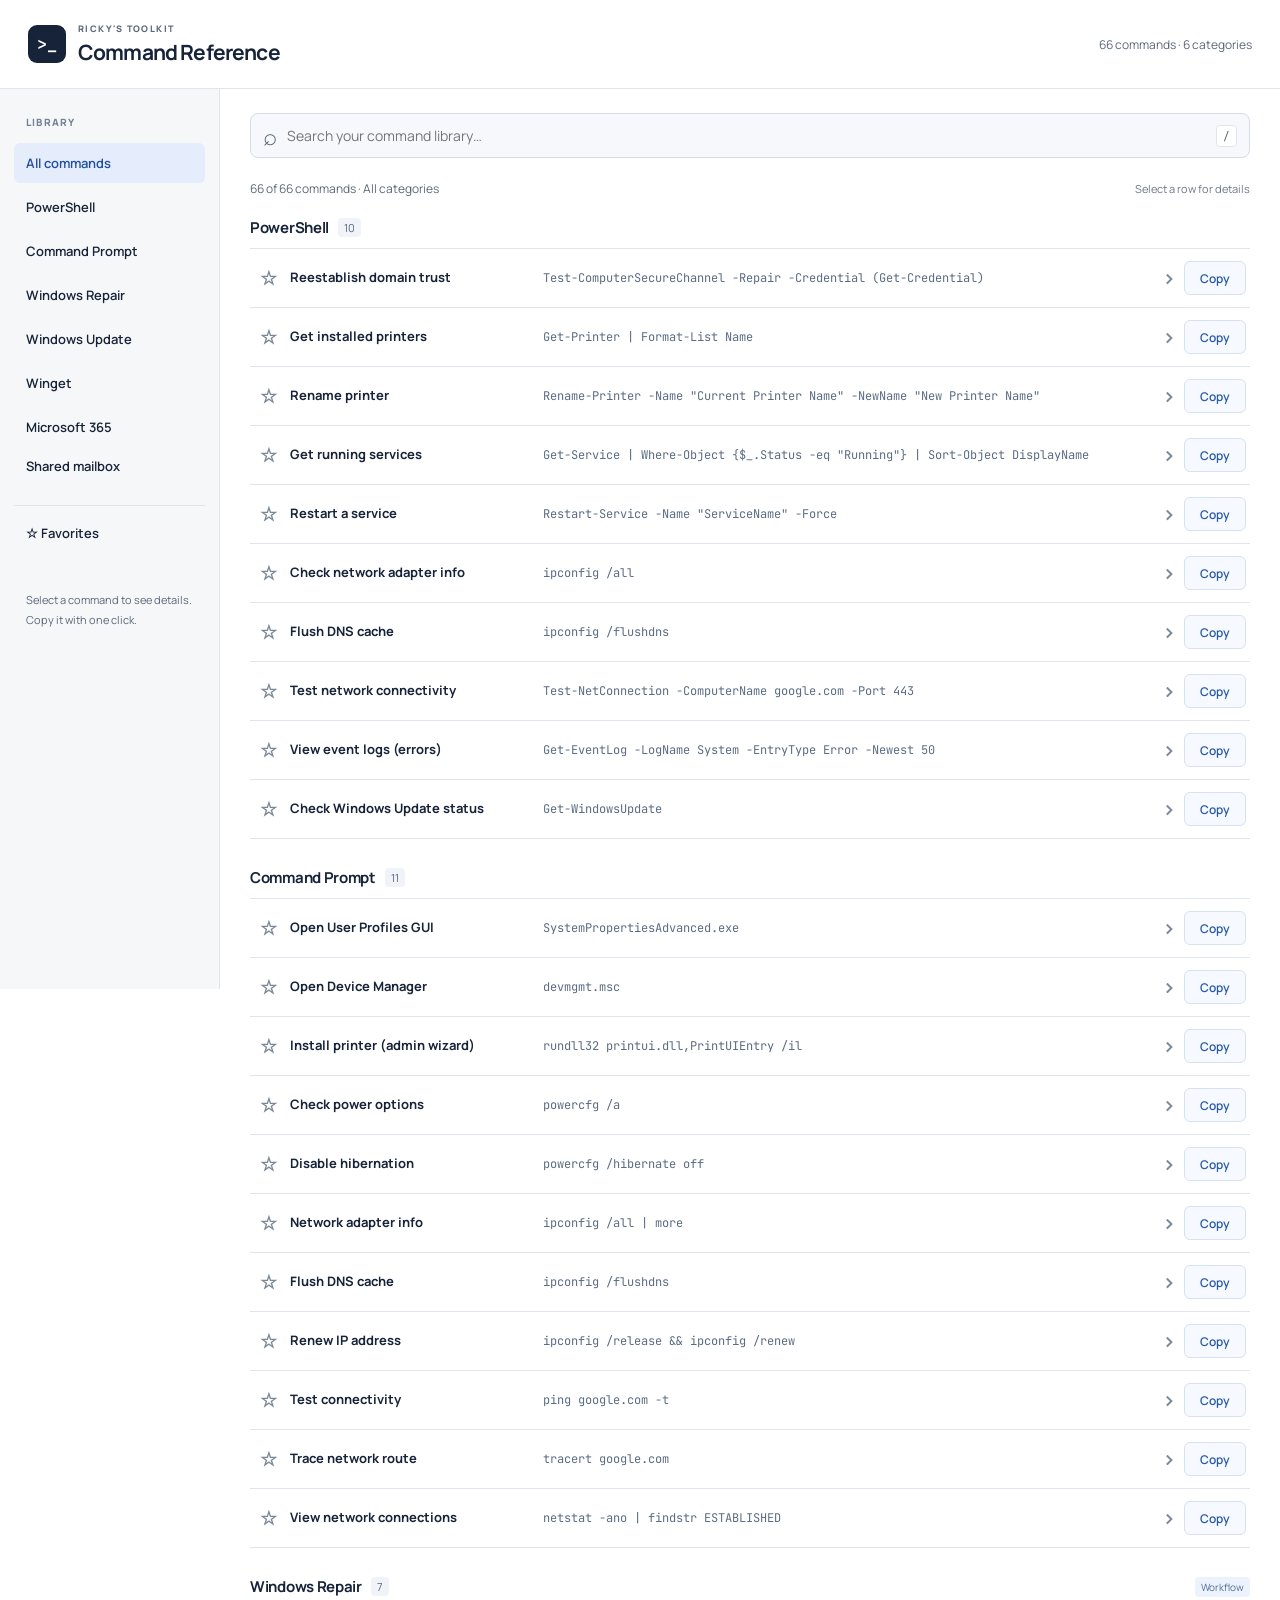
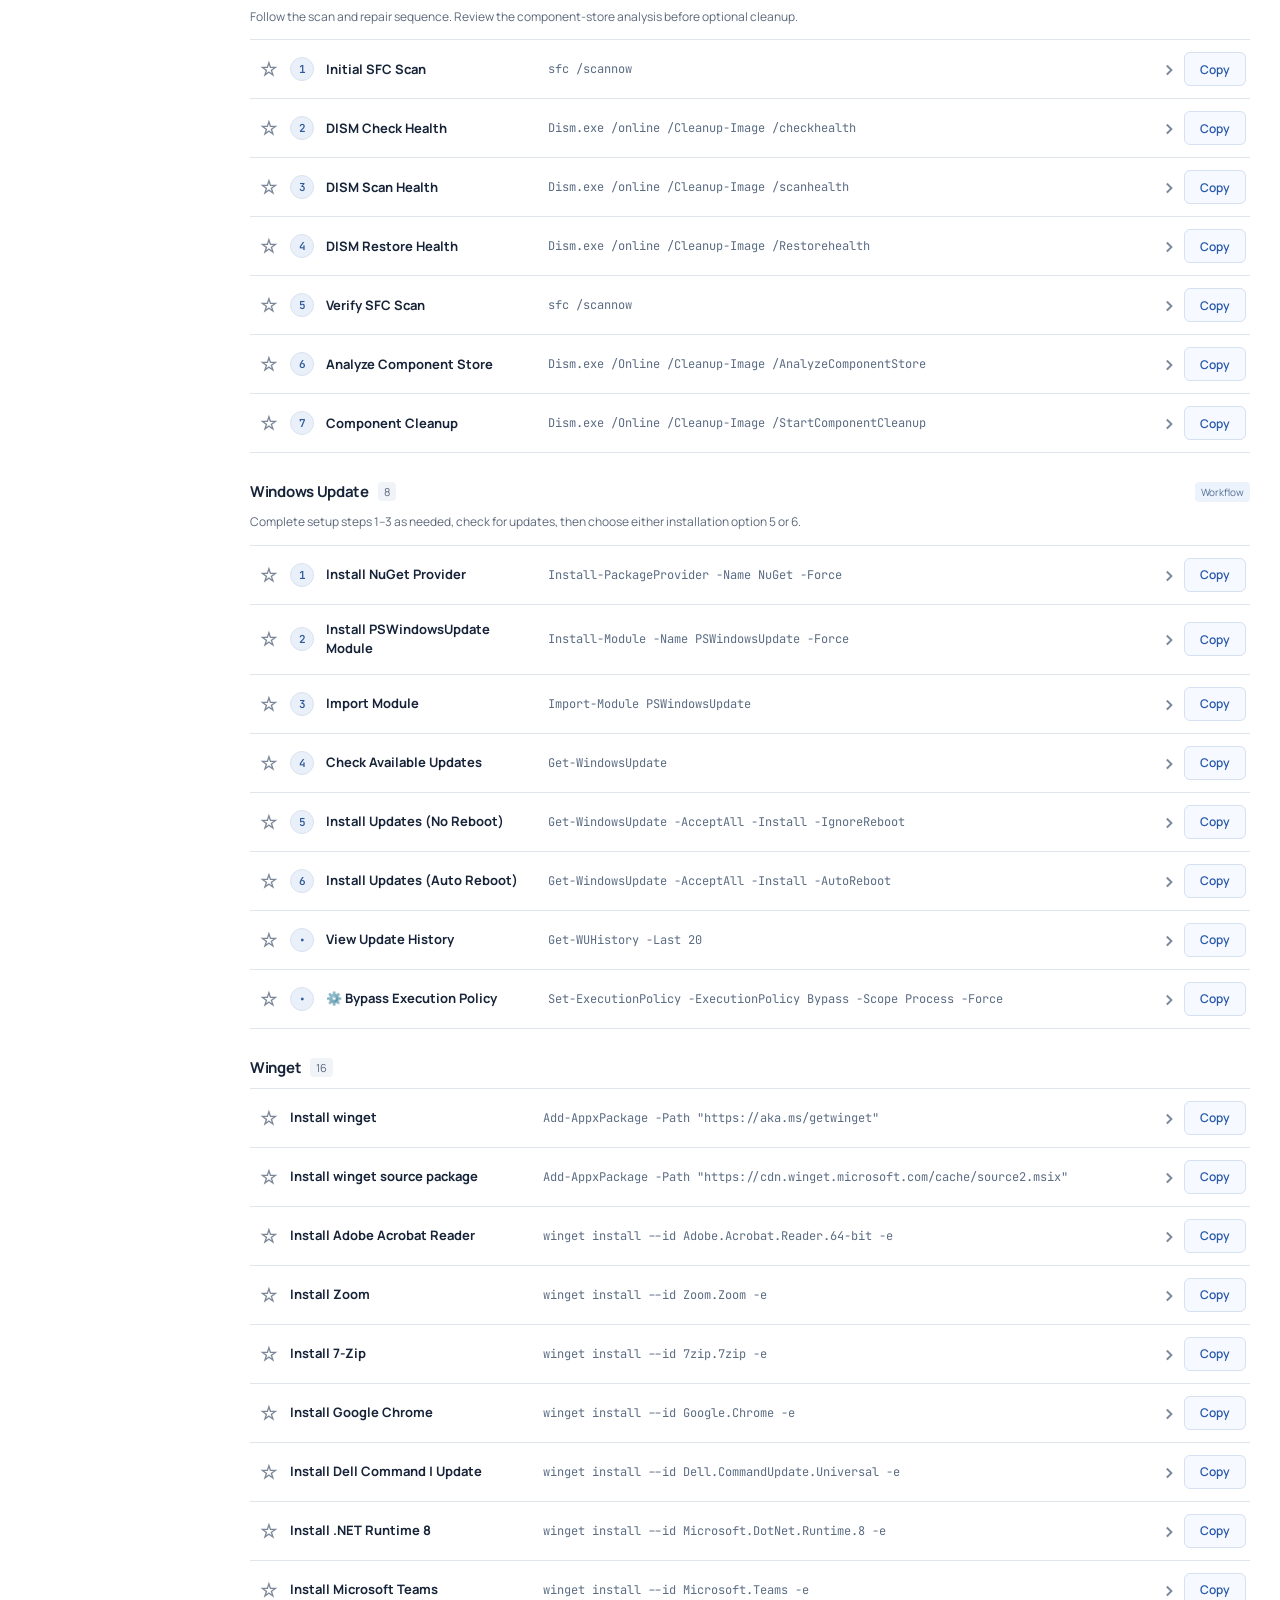
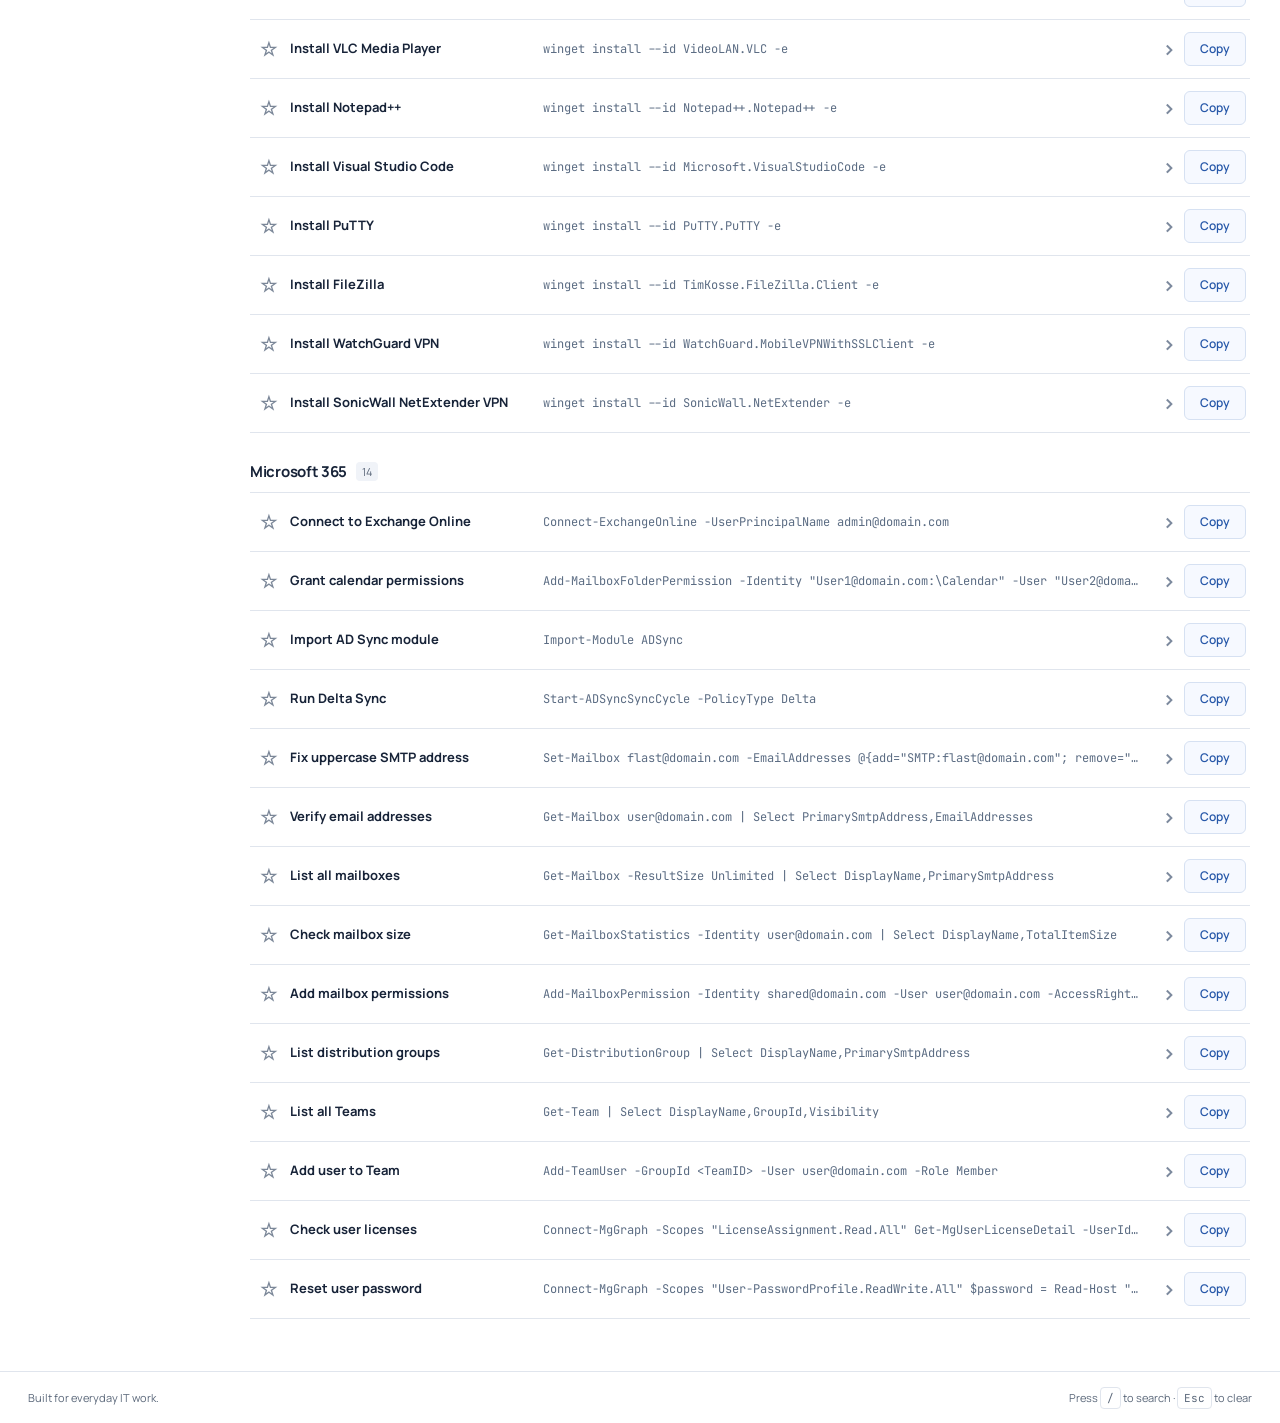
==== commit ddc7a11f: "Added Shared Mailbox" ====
--- a/index.html
+++ b/index.html
@@ -10,9 +10,9 @@
   <link rel="preconnect" href="https://fonts.googleapis.com">
   <link rel="preconnect" href="https://fonts.gstatic.com" crossorigin>
   <link href="https://fonts.googleapis.com/css2?family=JetBrains+Mono:wght@400;600&family=Manrope:wght@400;500;600;700;800&display=swap" rel="stylesheet">
-  <link rel="stylesheet" href="styles.css">
-  <script src="commands.js" defer></script>
-  <script src="app.js" defer></script>
+  <link rel="stylesheet" href="styles.css?v=7239e7bd9263">
+  <script src="commands.js?v=1d3e3747048d" defer></script>
+  <script src="app.js?v=f8d33f7279ef" defer></script>
 </head>
 <body>
   <a class="skip-link" href="#commandsContainer">Skip to commands</a>
@@ -22,7 +22,7 @@
       <p class="catalog-summary" id="catalogSummary"></p>
     </header>
     <div class="workspace">
-    <aside class="sidebar" aria-label="Library navigation"><p class="nav-label">LIBRARY</p><nav id="filters" aria-label="Command categories"></nav><button type="button" id="favoritesOnly" aria-pressed="false">☆ Favorites</button><p class="sidebar-help">Select a command to see details.<br>Copy it with one click.</p></aside>
+    <aside class="sidebar" aria-label="Library navigation"><p class="nav-label">LIBRARY</p><nav id="filters" aria-label="Command categories"></nav><a class="library-tool-link" href="shared-mailbox-automapping.html">Shared mailbox</a><button type="button" id="favoritesOnly" aria-pressed="false">☆ Favorites</button><p class="sidebar-help">Select a command to see details.<br>Copy it with one click.</p></aside>
     <div class="library">
     <section class="search-panel" aria-label="Find commands">
       <label class="sr-only" for="searchInput">Find your next command</label>
--- a/styles.css
+++ b/styles.css
@@ -81,6 +81,11 @@
 .sr-only { position:absolute; width:1px; height:1px; padding:0; overflow:hidden; clip:rect(0,0,0,0); white-space:nowrap; }
 .skip-link { position:fixed; top:-100px; left:12px; padding:12px; background:white; z-index:20; }
 .skip-link:focus { top:12px; }
+.library-tool-link,#filters a,.library-favorites-link { display:block; color:var(--ink); text-decoration:none; font-size:13px; font-weight:600; padding:10px 12px; border-radius:6px; min-height:40px; }
+.library-tool-link:hover,#filters a:hover,.library-favorites-link:hover { background:#eaeef5; }
+.library-tool-link[aria-current='page'] { background:#e5edfc; color:#214f9f; }
+.library-favorites-link { margin-top:18px; border-top:1px solid var(--border); padding-top:18px; border-radius:0; }
+@media(max-width:700px) { .sidebar>.library-tool-link { display:inline-block; } .mailbox-page .sidebar>.library-tool-link { display:none; } .library-favorites-link { display:inline-block; margin:0; border:0; padding:10px 0; } }
 @media(max-width:1100px) { .workspace { grid-template-columns:190px minmax(0,1fr); } .library { padding:22px; } .row-toggle { gap:8px; flex-wrap:wrap; position:relative; padding-right:20px; } .row-name,.workflow .row-name { width:auto; flex:1; } .code-preview { flex-basis:100%; font-size:11px; } .chevron { position:absolute; right:0; top:10px; } .workflow .code-preview { margin-left:36px; } }
 @media(max-width:700px) { .header { padding:18px 16px; } h1 { font-size:18px; } .catalog-summary { display:none; } .workspace { display:block; } .sidebar { height:auto; position:static; padding:0 16px; border-right:0; border-bottom:1px solid var(--border); background:#f6f7f9; } .nav-label,#filters,.sidebar-help { display:none; } #favoritesOnly { margin:0; border:0; padding:10px 0; width:auto; min-height:44px; } .library { padding:16px; } .search-panel { padding:10px 0; } .mobile-category { display:flex; align-items:center; gap:12px; font-size:12px; margin-top:10px; color:var(--muted); } select { flex:1; min-width:0; padding:8px; min-height:40px; background:white; border:1px solid var(--border); border-radius:6px; color:var(--ink); } .results-hint { display:none; } .results-toolbar { padding:8px 0 18px; } .row-summary { gap:4px; padding:6px 0; } .row-name { font-size:12px; } .favorite-btn { min-width:24px; padding:3px; min-height:44px; } .row-actions button { padding:6px 8px; min-width:52px; min-height:44px; } .row-details { padding:14px 10px; } .search-box kbd { display:none; } footer { padding:16px; flex-direction:column; } .command-row { scroll-margin-top:140px; } }
 @media(prefers-reduced-motion:reduce) { *,*::before,*::after { scroll-behavior:auto!important; transition:none!important; animation:none!important; } }
